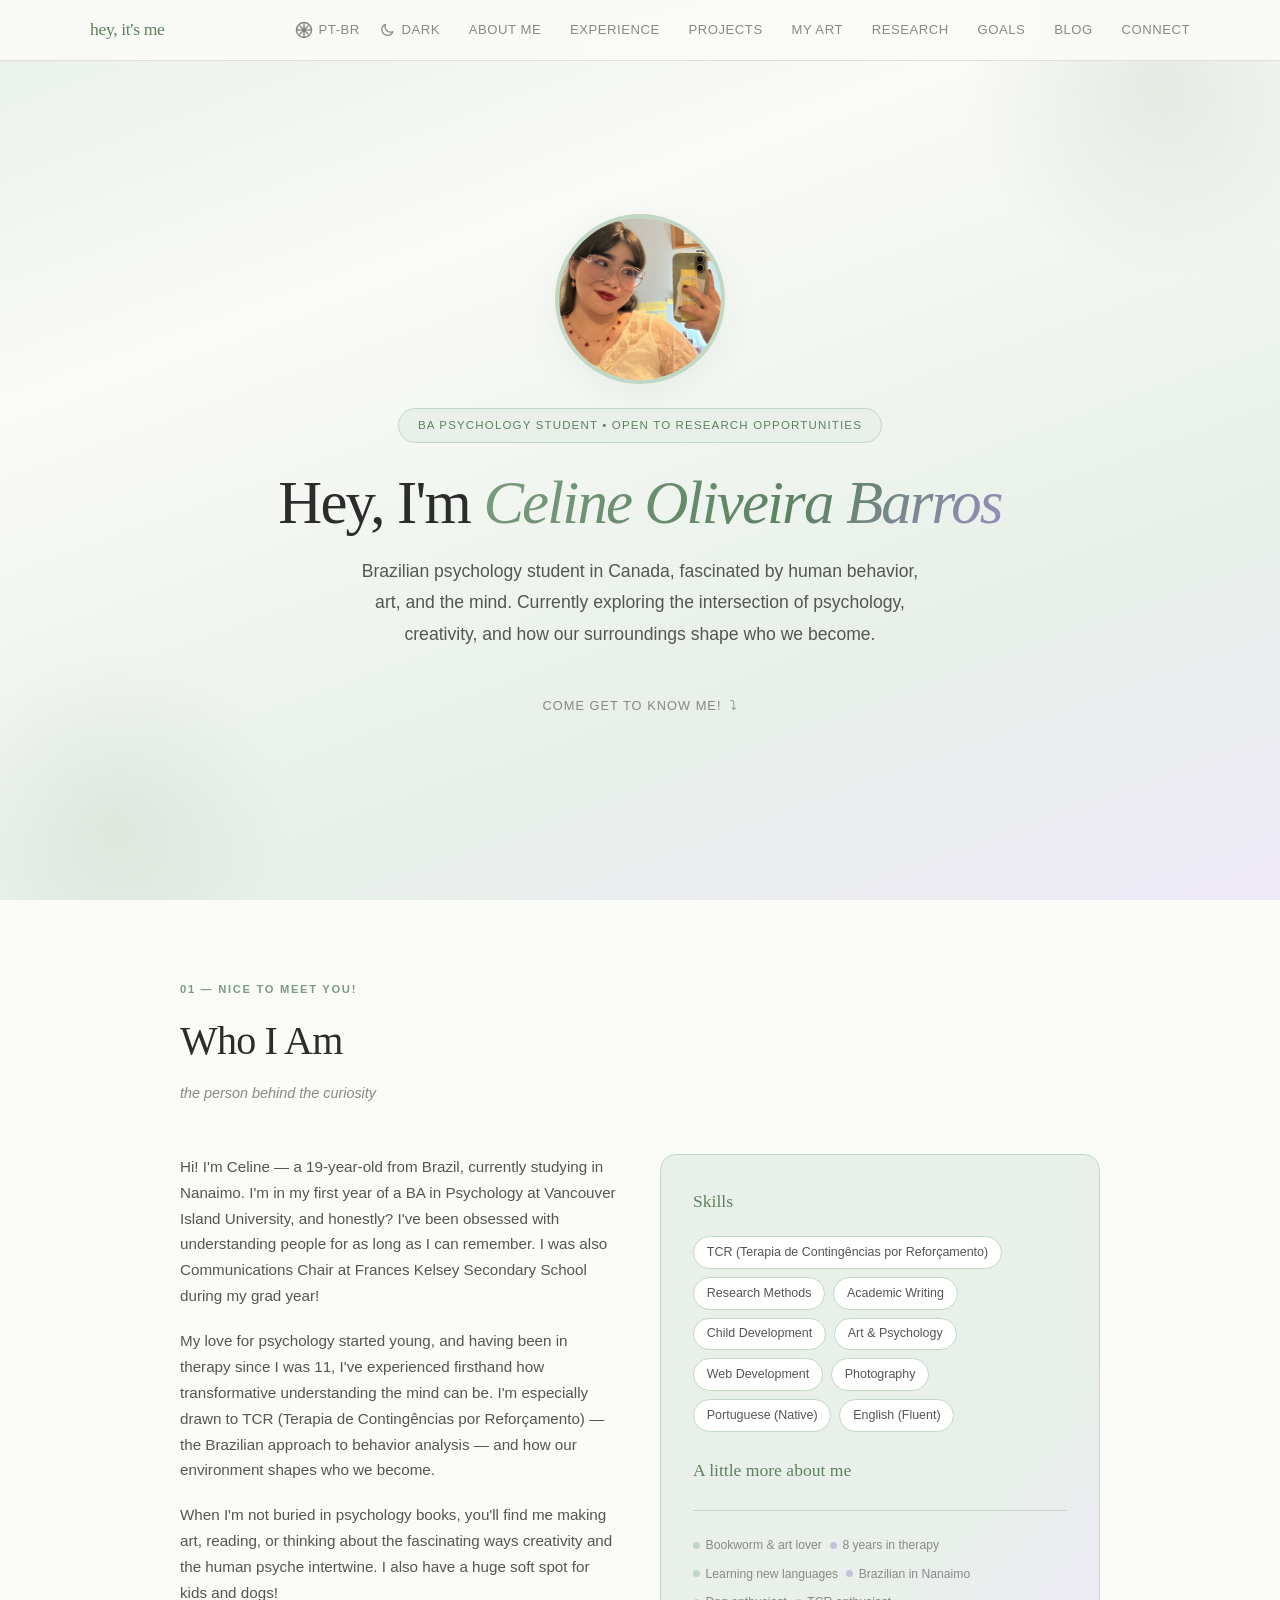
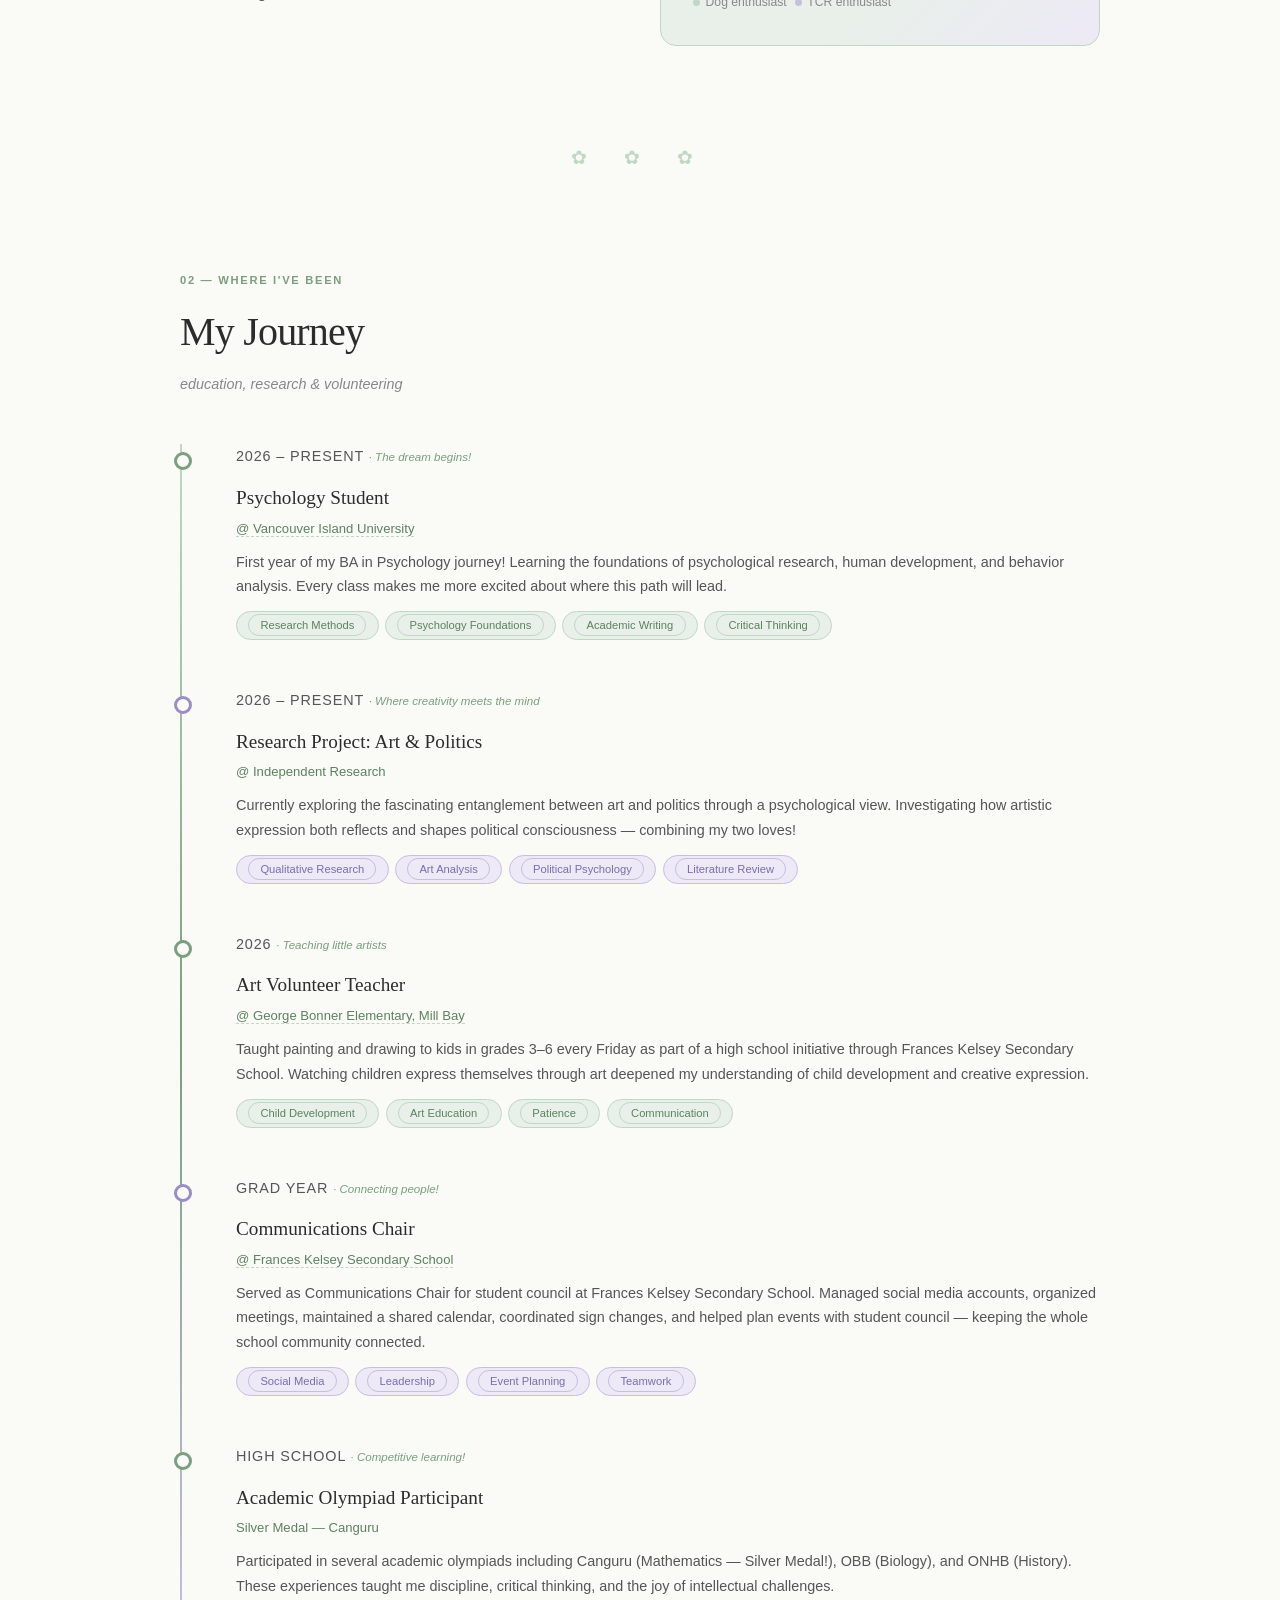
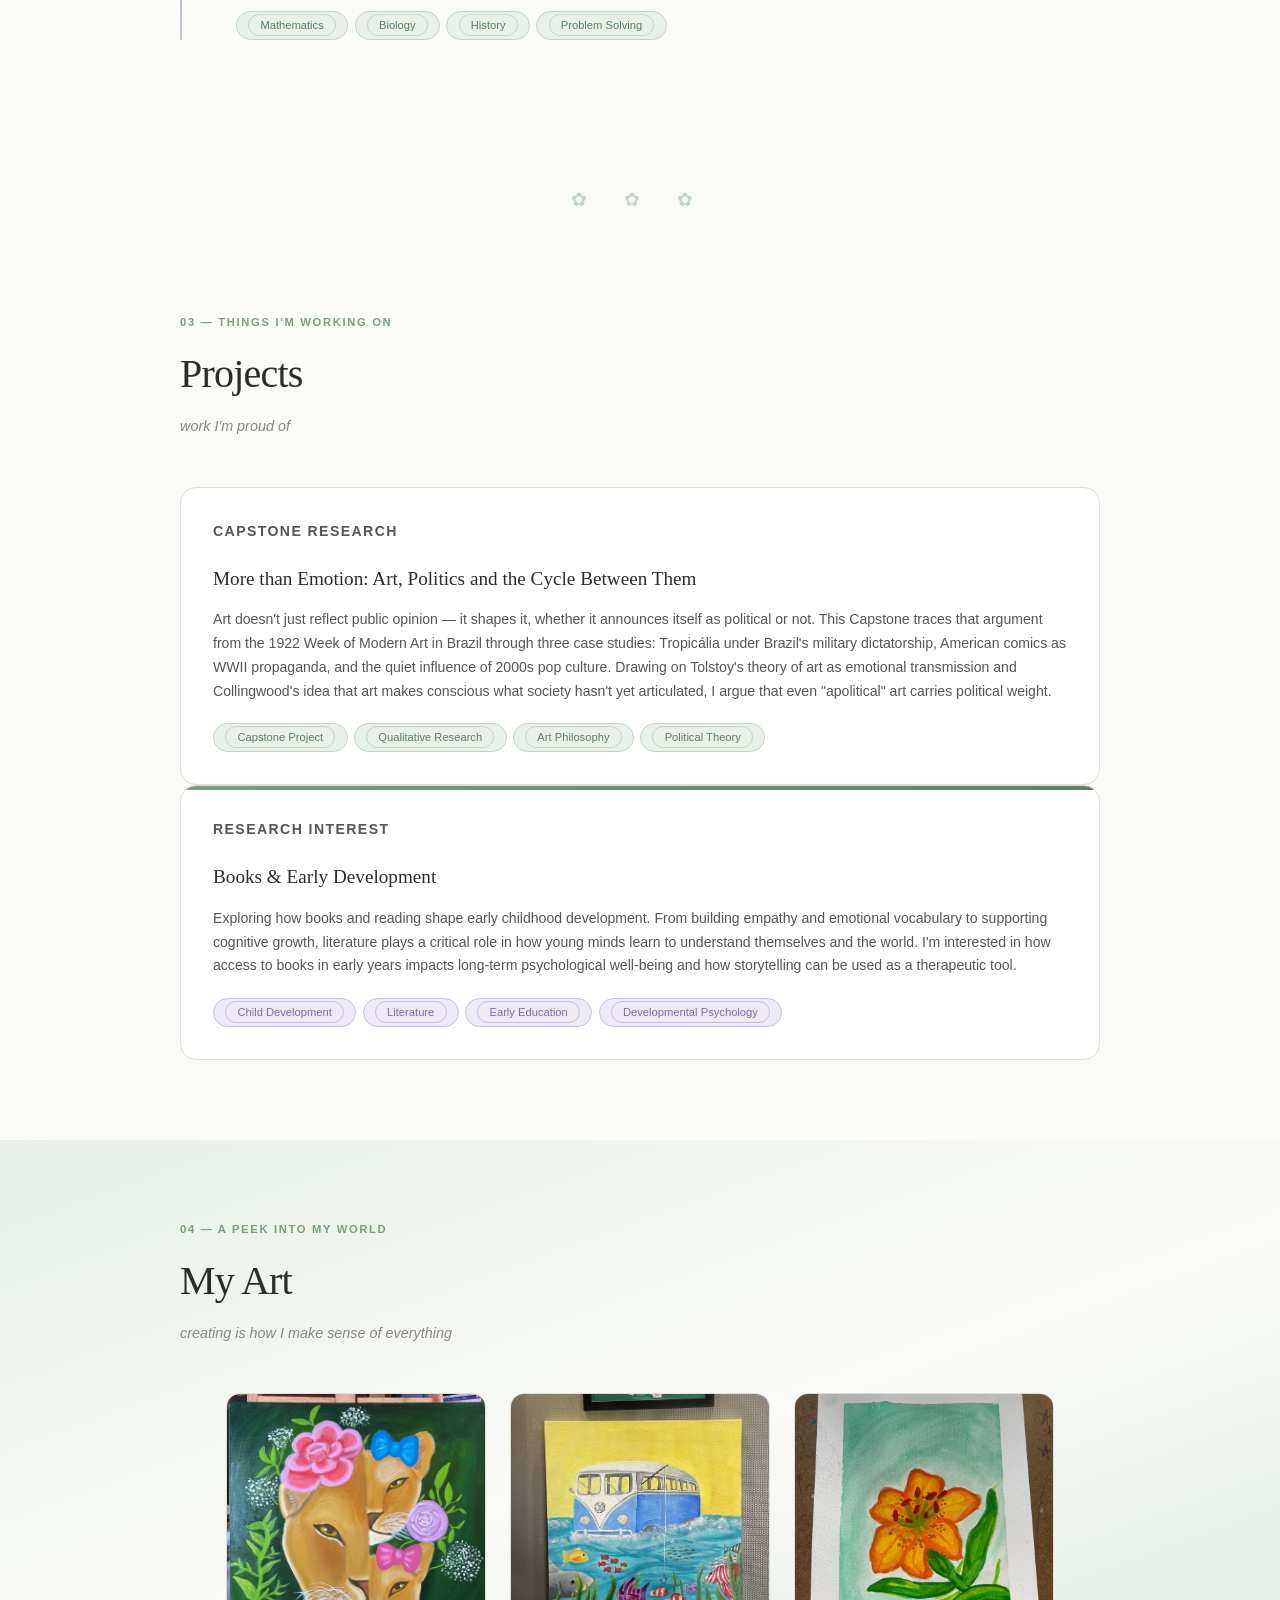
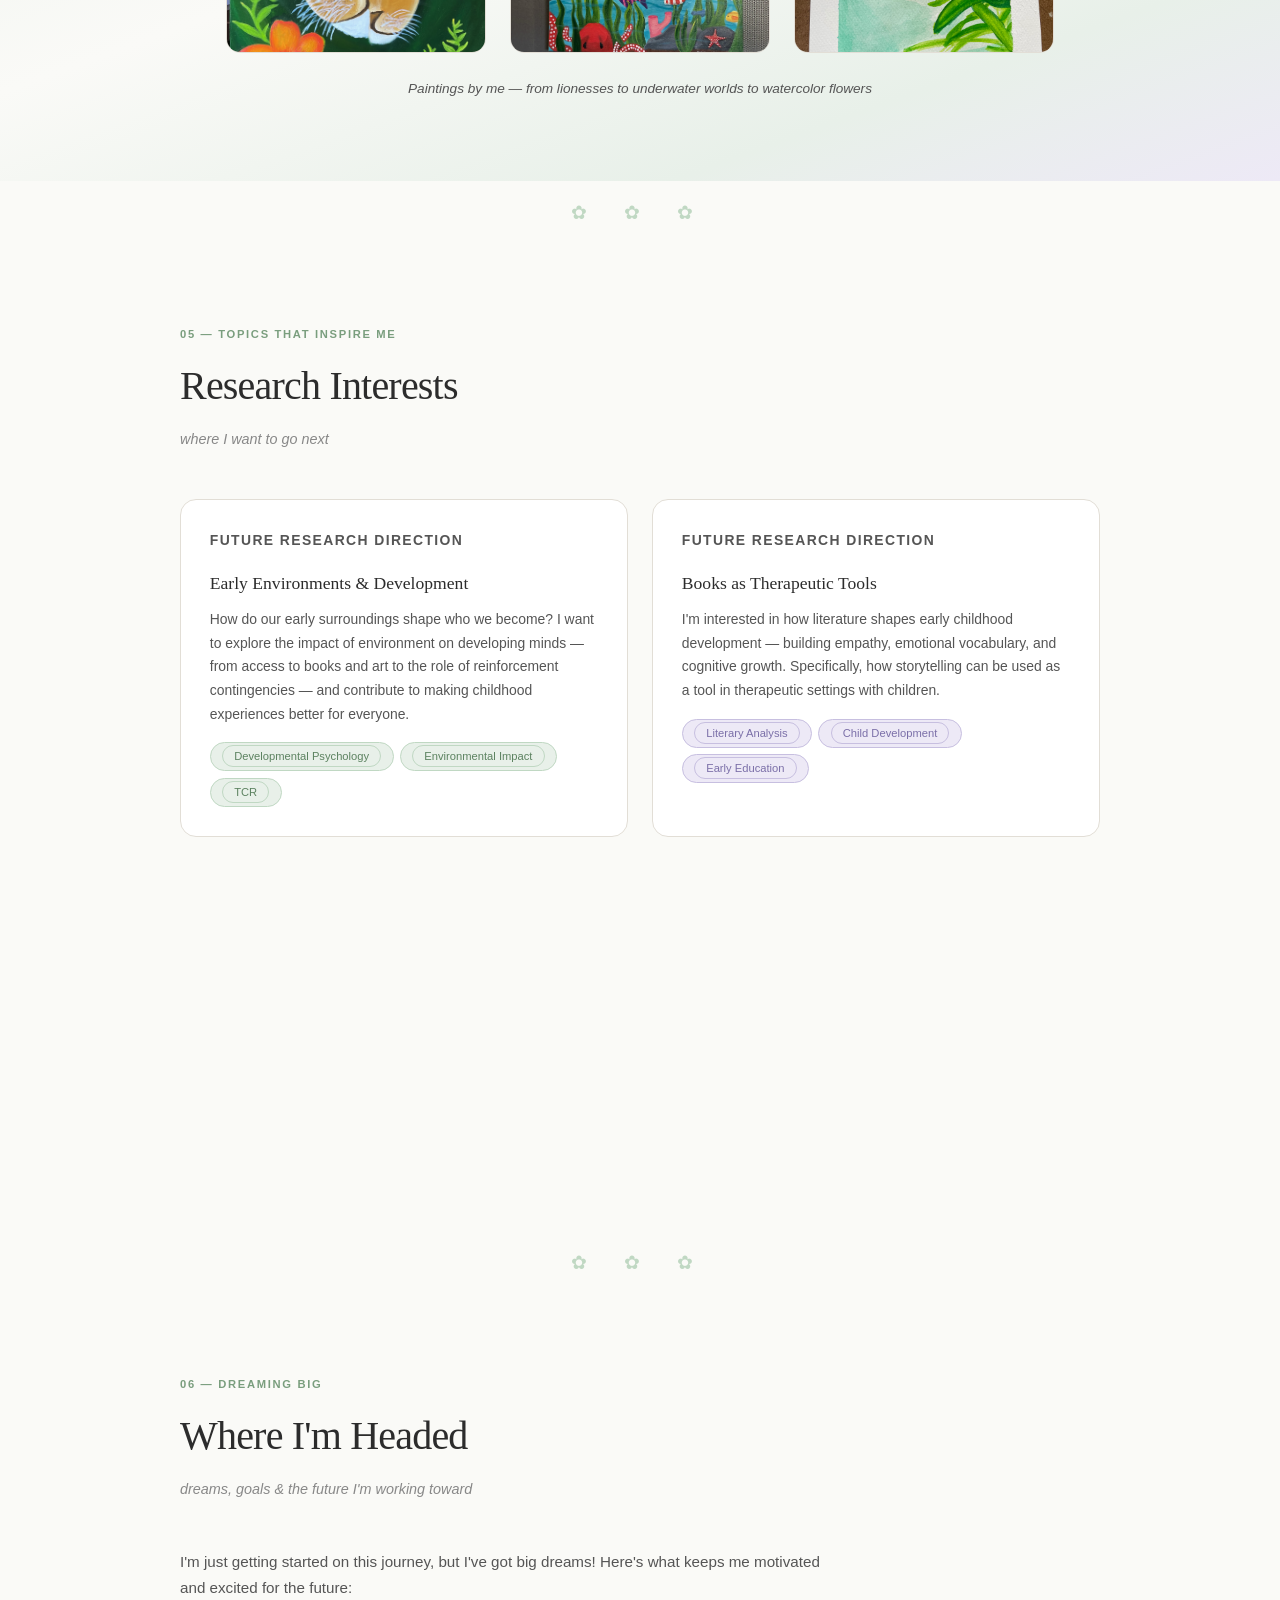
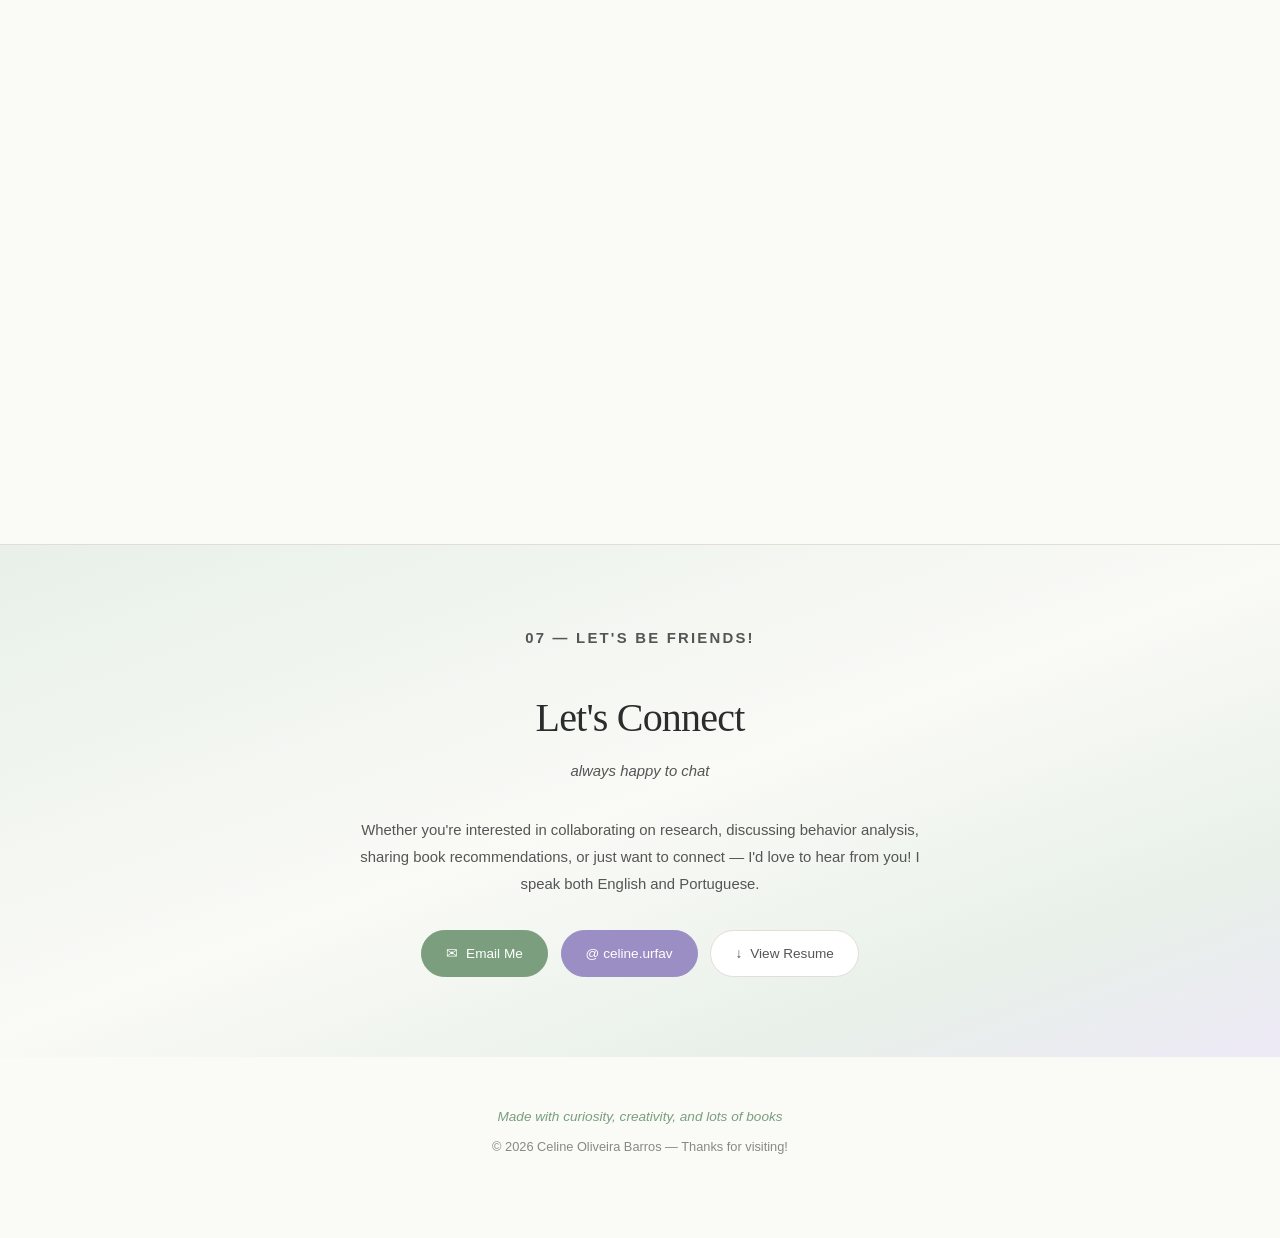
==== index.html @ fc396e9d "pt-br version of site and resume" ====
<!DOCTYPE html>
<html lang="en" data-lang="en">
<head>
<meta charset="UTF-8">
<meta name="viewport" content="width=device-width, initial-scale=1.0">
<script>
(function(){try{var k='theme',s=localStorage.getItem(k);if(s==='light'||s==='dark'){document.documentElement.setAttribute('data-theme',s);}else if(window.matchMedia('(prefers-color-scheme: dark)').matches){document.documentElement.setAttribute('data-theme','dark');}}catch(e){}})();
(function(){try{var l=localStorage.getItem('lang');if(l==='pt'||l==='en'){document.documentElement.setAttribute('data-lang',l);document.documentElement.lang=l;}}catch(e){}})();
</script>
<title>Celine Oliveira Barros - Psychology Student</title>
<link rel="icon" href="data:image/svg+xml,<svg xmlns='http://www.w3.org/2000/svg' viewBox='0 0 100 100'><text y='.9em' font-size='90' fill='%234a7c59'>✿</text></svg>">
<link rel="stylesheet" href="css/theme.css" />
<style>
  * { margin: 0; padding: 0; box-sizing: border-box; }
  html { scroll-behavior: smooth; }

  body {
    font-family: var(--font-body);
    background: var(--cream);
    color: var(--ink);
    line-height: 1.7;
    -webkit-font-smoothing: antialiased;
  }

  /* === NAV === */
  nav {
    position: fixed; top: 0; left: 0; right: 0; z-index: 100;
    background: var(--nav-bg);
    backdrop-filter: blur(16px);
    border-bottom: 1px solid var(--border);
    padding: 0 2rem;
  }
  .nav-inner {
    max-width: 1100px; margin: 0 auto;
    display: flex; align-items: center; justify-content: space-between;
    height: 60px;
    gap: 1rem;
  }
  .nav-actions {
    display: flex;
    align-items: center;
    gap: 1.25rem;
  }
  .logo {
    font-family: var(--font-display);
    font-size: 1.1rem; color: var(--sage-deep);
    text-decoration: none; letter-spacing: -0.02em;
  }
  .nav-links {
    display: flex;
    align-items: center;
    gap: 1.8rem;
    list-style: none;
    margin: 0;
    padding: 0;
  }
  .nav-links > li {
    display: flex;
    align-items: center;
    margin: 0;
    padding: 0;
  }
  .nav-links a {
    font-size: 0.82rem;
    color: var(--ink-muted);
    text-decoration: none;
    letter-spacing: 0.04em;
    text-transform: uppercase;
    transition: color 0.3s;
    position: relative;
    line-height: 1;
    display: inline-flex;
    align-items: center;
  }
  .nav-links a::after {
    content: ''; position: absolute; bottom: -4px; left: 0;
    width: 0; height: 2px; background: var(--sage);
    transition: width 0.3s;
  }
  .nav-links a:hover { color: var(--sage-deep); }
  .nav-links a:hover::after { width: 100%; }
  /* Theme como primeiro item do <ul> (alinha com os links); no mobile, cópia ao lado do menu */
  .nav-item--theme {
    list-style: none;
  }
  .theme-toggle--mobile {
    display: none;
  }
  @media (max-width: 768px) {
    .nav-item--theme {
      display: none !important;
    }
    .theme-toggle--mobile {
      display: inline-flex !important;
    }
  }
  .mobile-toggle {
    display: none; background: none; border: none; cursor: pointer; padding: 4px;
  }
  .mobile-toggle span {
    display: block; width: 22px; height: 2px;
    background: var(--ink); margin: 5px 0; transition: 0.3s;
  }

  /* === HERO === */
  .hero {
    min-height: 100vh;
    display: flex; align-items: center; justify-content: center;
    padding: 6rem 2rem 4rem;
    background: linear-gradient(160deg, var(--sage-pale) 0%, var(--cream) 30%, var(--sage-pale) 70%, var(--lavender-pale) 100%);
    position: relative; overflow: hidden;
  }
  .hero::before {
    content: ''; position: absolute; top: -120px; right: -80px;
    width: 400px; height: 400px; border-radius: 50%;
    background: radial-gradient(circle, rgba(122,158,126,0.15) 0%, transparent 70%);
  }
  .hero::after {
    content: ''; position: absolute; bottom: -100px; left: -60px;
    width: 350px; height: 350px; border-radius: 50%;
    background: radial-gradient(circle, rgba(122,158,126,0.12) 0%, transparent 70%);
  }
  .hero-inner { max-width: 800px; text-align: center; position: relative; z-index: 1; }
  .hero-photo {
    width: 170px; height: 170px; border-radius: 50%;
    border: 4px solid var(--sage-light);
    margin: 0 auto 1.5rem; overflow: hidden;
    background: var(--sage-pale);
    display: flex; align-items: center; justify-content: center;
    box-shadow: 0 8px 32px var(--shadow);
  }
  .hero-photo img { width: 100%; height: 100%; object-fit: cover; }
  .hero-photo .placeholder-text {
    font-size: 0.7rem; color: var(--ink-muted);
    text-align: center; padding: 0.5rem;
  }
  .hero-badge {
    display: inline-block; font-size: 0.72rem;
    letter-spacing: 0.1em; text-transform: uppercase;
    color: var(--sage-deep);
    background: var(--sage-pale); border: 1px solid var(--sage-light);
    padding: 0.4rem 1.2rem; border-radius: 20px; margin-bottom: 1.5rem;
  }
  .hero h1 {
    font-family: var(--font-display);
    font-size: clamp(2.5rem, 6vw, 3.8rem);
    font-weight: 400; line-height: 1.2;
    letter-spacing: -0.03em; margin-bottom: 1rem;
  }
  .hero h1 em {
    font-style: italic;
    background: linear-gradient(135deg, var(--sage) 0%, var(--sage-deep) 60%, var(--lavender) 100%);
    -webkit-background-clip: text; -webkit-text-fill-color: transparent;
    background-clip: text;
  }
  .hero-subtitle {
    font-size: 1.1rem; color: var(--ink-light);
    max-width: 560px; margin: 0 auto 2.5rem; line-height: 1.8;
  }
  .hero-scroll {
    font-size: 0.8rem; color: var(--ink-muted); text-decoration: none;
    letter-spacing: 0.08em; text-transform: uppercase;
    display: inline-flex; align-items: center; gap: 0.5rem;
    transition: color 0.3s;
  }
  .hero-scroll:hover { color: var(--sage-deep); }
  .hero-scroll .arrow { display: inline-block; animation: bounce 2s infinite; }
  @keyframes bounce {
    0%, 100% { transform: translateY(0); }
    50% { transform: translateY(5px); }
  }

  /* === SECTIONS === */
  section { padding: 5rem 2rem; }
  .section-inner { max-width: 920px; margin: 0 auto; }
  .section-label {
    font-size: 0.7rem; letter-spacing: 0.15em;
    text-transform: uppercase; color: var(--sage);
    margin-bottom: 0.5rem; font-weight: 600;
  }
  .section-title {
    font-family: var(--font-display);
    font-size: clamp(1.8rem, 4vw, 2.5rem);
    font-weight: 400; letter-spacing: -0.02em; margin-bottom: 0.4rem;
  }
  .section-subtitle {
    font-size: 0.9rem; color: var(--ink-muted);
    font-style: italic; margin-bottom: 3rem;
  }

  /* === ABOUT === */
  .about-grid {
    display: grid; grid-template-columns: 1fr 1fr;
    gap: 2.5rem; align-items: start;
  }
  .about-text p {
    color: var(--ink-light); margin-bottom: 1.2rem; font-size: 0.95rem;
  }
  .about-sidebar {
    background: linear-gradient(135deg, var(--sage-pale) 0%, var(--sage-pale) 70%, var(--lavender-pale) 100%);
    border: 1px solid var(--sage-light);
    border-radius: 16px; padding: 2rem;
  }
  .about-sidebar h3 {
    font-family: var(--font-display);
    font-size: 1.1rem; font-weight: 400; margin-bottom: 1.2rem;
    color: var(--sage-deep);
  }
  .skill-list { list-style: none; display: flex; flex-wrap: wrap; gap: 0.5rem; }
  .skill-list li {
    font-size: 0.78rem; color: var(--ink-light);
    background: var(--warm-white); border: 1px solid var(--sage-light);
    padding: 0.3rem 0.8rem; border-radius: 20px;
  }
  .about-traits {
    display: flex; flex-wrap: wrap; gap: 0.5rem;
    margin-top: 1.5rem; padding-top: 1.5rem;
    border-top: 1px solid rgba(122,158,126,0.3);
  }
  .trait {
    font-size: 0.76rem; color: var(--ink-muted);
    display: flex; align-items: center; gap: 0.35rem;
  }
  .trait::before {
    content: ''; width: 7px; height: 7px; border-radius: 50%;
  }
  .trait:nth-child(odd)::before { background: var(--sage-light); }
  .trait:nth-child(even)::before { background: var(--lavender-light); }

  /* === TIMELINE === */
  .timeline { position: relative; padding-left: 2rem; }
  .timeline::before {
    content: ''; position: absolute; left: 0; top: 0; bottom: 0;
    width: 2px;
    background: linear-gradient(to bottom, var(--sage-light), var(--sage), var(--lavender-light));
  }
  .timeline-item {
    position: relative; margin-bottom: 3rem; padding-left: 1.5rem;
  }
  .timeline-item::before {
    content: ''; position: absolute; left: -2.4rem; top: 0.5rem;
    width: 12px; height: 12px; border-radius: 50%;
    background: var(--cream); border: 3px solid var(--sage);
    transition: background 0.3s;
  }
  .timeline-item:hover::before { background: var(--sage); }
  .timeline-item:nth-child(even)::before { border-color: var(--lavender); }
  .timeline-item:nth-child(even):hover::before { background: var(--lavender); }
  .timeline-date {
    font-size: 0.75rem; color: var(--ink-muted);
    letter-spacing: 0.06em; text-transform: uppercase; margin-bottom: 0.3rem;
  }
  .timeline-date-note {
    font-size: 0.72rem; color: var(--sage);
    font-style: italic; text-transform: none; letter-spacing: normal;
  }
  .timeline-item h3 {
    font-family: var(--font-display);
    font-size: 1.2rem; font-weight: 400; margin-bottom: 0.2rem;
  }
  .timeline-item .location {
    font-size: 0.82rem; color: var(--sage-deep); margin-bottom: 0.6rem;
  }
  .timeline-item .location a {
    color: var(--sage-deep); text-decoration: none;
    border-bottom: 1px dashed var(--sage-light);
    transition: border-color 0.3s, color 0.3s;
  }
  .timeline-item .location a:hover {
    border-color: var(--sage); color: var(--sage);
  }
  .timeline-item p { font-size: 0.9rem; color: var(--ink-light); margin-bottom: 0.8rem; }
  .tag-list { display: flex; flex-wrap: wrap; gap: 0.4rem; }
  .tag-list span {
    font-size: 0.7rem; color: var(--sage-deep);
    background: var(--sage-pale); padding: 0.25rem 0.7rem;
    border-radius: 20px; border: 1px solid var(--sage-light);
  }
  .tag-list.lavender span {
    color: var(--lavender-deep); background: var(--lavender-pale);
    border-color: var(--lavender-light);
  }

  /* === PROJECTS === */
  .projects-grid { display: grid; grid-template-columns: 1fr 1fr; gap: 1.5rem; }
  .project-card {
    background: var(--warm-white); border: 1px solid var(--border);
    border-radius: 16px; padding: 2rem;
    transition: transform 0.3s, box-shadow 0.3s;
    position: relative; overflow: hidden;
  }
  .project-card::before {
    content: ''; position: absolute; top: 0; left: 0; right: 0;
    height: 4px;
  }
  .project-card:first-child::before {
    background: linear-gradient(90deg, var(--sage) 0%, var(--sage-light) 100%);
  }
  .project-card:last-child::before {
    background: linear-gradient(90deg, var(--sage) 0%, var(--sage-deep) 100%);
  }
  .project-card:hover {
    transform: translateY(-4px);
    box-shadow: 0 12px 40px var(--shadow);
  }
  .project-type {
    font-size: 0.7rem; letter-spacing: 0.1em;
    text-transform: uppercase; color: var(--sage);
    margin-bottom: 0.6rem; font-weight: 600;
  }
  .project-card h3 {
    font-family: var(--font-display);
    font-size: 1.2rem; font-weight: 400; margin-bottom: 0.8rem;
  }
  .project-card p {
    font-size: 0.88rem; color: var(--ink-light);
    margin-bottom: 1.2rem; line-height: 1.7;
  }

  /* === ART GALLERY === */
  .art-gallery {
    display: flex; flex-wrap: wrap; justify-content: center; gap: 1.5rem;
    max-width: 860px; margin: 0 auto;
  }
  .art-piece {
    border-radius: 14px; overflow: hidden;
    border: 1px solid var(--border); background: var(--sage-pale);
    aspect-ratio: 1; display: flex; align-items: center; justify-content: center;
    transition: transform 0.3s, box-shadow 0.3s; position: relative;
    flex: 0 1 260px;
  }
  .art-piece:hover {
    transform: translateY(-4px) rotate(-1deg);
    box-shadow: 0 12px 36px var(--shadow);
  }
  .art-piece:nth-child(2):hover { transform: translateY(-4px) rotate(1deg); }
  .art-piece img { width: 100%; height: 100%; object-fit: cover; }
  .art-placeholder {
    text-align: center; padding: 1.5rem;
  }
  .art-placeholder .art-icon { font-size: 2.2rem; margin-bottom: 0.5rem; display: block; }
  .art-placeholder p { font-size: 0.75rem; color: var(--ink-muted); line-height: 1.4; }
  .art-caption {
    font-size: 0.85rem; color: var(--ink-light);
    margin-top: 1.5rem; font-style: italic; text-align: center;
  }

  /* === RESEARCH === */
  .research-grid { display: grid; grid-template-columns: 1fr 1fr; gap: 1.5rem; }
  .research-card {
    background: var(--warm-white); border: 1px solid var(--border);
    border-radius: 16px; padding: 1.8rem;
    transition: transform 0.3s, box-shadow 0.3s;
  }
  .research-card:hover {
    transform: translateY(-3px);
    box-shadow: 0 8px 28px var(--shadow);
  }
  .card-label {
    font-size: 0.7rem; letter-spacing: 0.1em;
    text-transform: uppercase; color: var(--sage); margin-bottom: 0.5rem;
    font-weight: 600;
  }
  .research-card h3 {
    font-family: var(--font-display);
    font-size: 1.1rem; font-weight: 400; margin-bottom: 0.6rem;
  }
  .research-card p {
    font-size: 0.87rem; color: var(--ink-light);
    line-height: 1.7; margin-bottom: 1rem;
  }

  /* === GOALS === */
  .goals-intro {
    font-size: 0.95rem; color: var(--ink-light);
    max-width: 650px; margin-bottom: 2.5rem;
  }
  .goals-grid { display: grid; grid-template-columns: 1fr 1fr 1fr; gap: 1.2rem; }
  .goal-item {
    padding: 1.5rem; border: 1px solid var(--border);
    border-radius: 14px; background: var(--warm-white);
    transition: border-color 0.3s, transform 0.3s;
  }
  .goal-item:hover {
    transform: translateY(-2px);
  }
  .goal-item:nth-child(odd):hover { border-color: var(--sage-light); }
  .goal-item:nth-child(even):hover { border-color: var(--sage-light); }
  .goal-item h3 {
    font-family: var(--font-display);
    font-size: 1rem; font-weight: 400; margin-bottom: 0.5rem;
  }
  .goal-item p { font-size: 0.83rem; color: var(--ink-muted); line-height: 1.6; }

  /* === CONNECT === */
  .connect-section {
    background: linear-gradient(160deg, var(--sage-pale) 0%, var(--cream) 50%, var(--sage-pale) 80%, var(--lavender-pale) 100%);
    border-top: 1px solid var(--border);
  }
  .connect-inner { text-align: center; max-width: 600px; margin: 0 auto; }
  .connect-inner > p {
    font-size: 0.93rem; color: var(--ink-light);
    margin-bottom: 2rem; line-height: 1.8;
  }
  .connect-buttons {
    display: flex; justify-content: center; gap: 0.8rem; flex-wrap: wrap;
  }
  .connect-btn {
    display: inline-flex; align-items: center; gap: 0.5rem;
    padding: 0.7rem 1.5rem; border-radius: 25px;
    font-size: 0.85rem; text-decoration: none;
    transition: all 0.3s; border: 1px solid var(--border);
    color: var(--ink-light); background: var(--warm-white);
  }
  .connect-btn:hover {
    transform: translateY(-2px);
    box-shadow: 0 6px 20px var(--shadow);
  }
  .connect-btn.sage {
    background: var(--sage); color: white; border-color: var(--sage);
  }
  .connect-btn.sage:hover { background: var(--sage-deep); }
  .connect-btn.lavender {
    background: var(--lavender); color: white; border-color: var(--lavender);
  }
  .connect-btn.lavender:hover { background: var(--lavender-deep); }

  /* === FOOTER === */
  footer {
    text-align: center; padding: 3rem 2rem 5rem;
    font-size: 0.8rem; color: var(--ink-muted);
  }
  footer .footer-tagline {
    font-style: italic; margin-bottom: 0.5rem;
    font-size: 0.85rem; color: var(--sage);
  }

  /* === FUN DECORATIVE BITS === */
  .fun-divider {
    text-align: center; padding: 1rem 0;
    font-size: 1.2rem; letter-spacing: 1rem;
    color: var(--sage-light);
  }

  /* ===== LANGUAGE TOGGLE ===== */
  [data-en] { display: inline; }
  [data-pt] { display: none; }
  html[data-lang="pt"] [data-en] { display: none; }
  html[data-lang="pt"] [data-pt] { display: inline; }

  /* Block-level lang switch */
  [data-en-block] { display: block; }
  [data-pt-block] { display: none; }
  html[data-lang="pt"] [data-en-block] { display: none; }
  html[data-lang="pt"] [data-pt-block] { display: block; }

  /* Flex-level lang switch */
  [data-en-flex] { display: flex; }
  [data-pt-flex] { display: none; }
  html[data-lang="pt"] [data-en-flex] { display: none; }
  html[data-lang="pt"] [data-pt-flex] { display: flex; }

  /* Lang toggle button */
  .lang-toggle {
    display: inline-flex;
    align-items: center;
    justify-content: center;
    font-family: var(--font-body);
    font-size: 0.82rem;
    font-weight: 400;
    letter-spacing: 0.04em;
    text-transform: uppercase;
    color: var(--ink-muted);
    background: none;
    border: none;
    cursor: pointer;
    padding: 0;
    margin: 0;
    position: relative;
    transition: color 0.3s;
    flex-shrink: 0;
    line-height: 1;
    vertical-align: middle;
    -webkit-appearance: none;
    appearance: none;
    gap: 0.35rem;
  }
  .lang-toggle::after {
    content: '';
    position: absolute;
    bottom: -4px;
    left: 0;
    width: 0;
    height: 2px;
    background: var(--lavender);
    transition: width 0.3s;
  }
  .lang-toggle:hover { color: var(--lavender-deep); }
  .lang-toggle:hover::after { width: 100%; }
  .lang-toggle:focus-visible {
    outline: 2px solid var(--lavender);
    outline-offset: 3px;
  }
  .lang-icon {
    display: inline-flex;
    width: 1.15rem;
    height: 1.15rem;
    align-items: center;
    justify-content: center;
  }

  .lang-label-en, .lang-label-pt { pointer-events: none; }
  .lang-label-pt { display: none; }
  html[data-lang="pt"] .lang-label-en { display: none; }
  html[data-lang="pt"] .lang-label-pt { display: inline; }

  /* === RESPONSIVE === */
  @media (max-width: 768px) {
    nav .nav-links { display: none; }
    .mobile-toggle { display: block; }
    nav.open .nav-links {
      display: flex; flex-direction: column;
      position: absolute; top: 60px; left: 0; right: 0;
      background: var(--nav-dropdown-bg);
      backdrop-filter: blur(16px);
      padding: 1.5rem 2rem; border-bottom: 1px solid var(--border); gap: 1rem;
    }
    .about-grid { grid-template-columns: 1fr; }
    .projects-grid { grid-template-columns: 1fr; }
    .research-grid { grid-template-columns: 1fr; }
    .goals-grid { grid-template-columns: 1fr; }
    .art-piece { flex: 0 1 220px; }
    .hero { min-height: auto; padding: 8rem 1.5rem 4rem; }
    section { padding: 3.5rem 1.5rem; }
  }
</style>
</head>
<body>

<!-- NAV -->
<nav id="navbar">
  <div class="nav-inner">
    <a href="#hero" class="logo"><span data-en>hey, it's me</span><span data-pt>oi, sou eu</span></a>
    <div class="nav-actions">
      <button type="button" class="theme-toggle theme-toggle--mobile" aria-label="Switch to dark mode" aria-pressed="false" title="Switch to dark mode">
        <span class="theme-toggle-label theme-toggle-label--dark" aria-hidden="true">
          <svg class="theme-toggle-icon" viewBox="0 0 24 24" aria-hidden="true"><path stroke="currentColor" stroke-width="2" stroke-linecap="round" stroke-linejoin="round" fill="none" d="M20.354 15.354A9 9 0 018.646 3.646 9.003 9.003 0 0012 21a9.003 9.003 0 008.354-5.646z"/></svg>
          Dark
        </span>
        <span class="theme-toggle-label theme-toggle-label--light" aria-hidden="true">
          <svg class="theme-toggle-icon" viewBox="0 0 24 24" aria-hidden="true"><path stroke="currentColor" stroke-width="2" stroke-linecap="round" stroke-linejoin="round" fill="none" d="M12 3v1m0 16v1m9-9h-1M4 12H3m15.364 6.364l-.707-.707M6.343 6.343l-.707-.707m12.728 0l-.707.707M6.343 17.657l-.707.707M16 12a4 4 0 11-8 0 4 4 0 018 0z"/></svg>
          Light
        </span>
      </button>
      <button type="button" class="lang-toggle" aria-label="Switch language">
        <span class="lang-icon" aria-hidden="true">
          <svg viewBox="0 0 24 24" fill="none" xmlns="http://www.w3.org/2000/svg" width="18" height="18">
            <path d="M12 2a10 10 0 100 20 10 10 0 000-20z" stroke="currentColor" stroke-width="2" stroke-linecap="round" stroke-linejoin="round"/>
            <path d="M2.05 12h19.9M12 2.05v19.9M6.6 6.6l10.8 10.8M17.4 6.6L6.6 17.4" stroke="currentColor" stroke-width="2" stroke-linecap="round" stroke-linejoin="round"/>
          </svg>
        </span>
        <span class="lang-label-en">PT-BR</span>
        <span class="lang-label-pt">en</span>
      </button>
      <button class="mobile-toggle" onclick="document.getElementById('navbar').classList.toggle('open')">
        <span></span><span></span><span></span>
      </button>
      <ul class="nav-links">
        <li class="nav-item--theme">
          <button type="button" class="theme-toggle theme-toggle--desktop" aria-label="Switch to dark mode" aria-pressed="false" title="Switch to dark mode">
            <span class="theme-toggle-label theme-toggle-label--dark" aria-hidden="true">
              <svg class="theme-toggle-icon" viewBox="0 0 24 24" aria-hidden="true"><path stroke="currentColor" stroke-width="2" stroke-linecap="round" stroke-linejoin="round" fill="none" d="M20.354 15.354A9 9 0 018.646 3.646 9.003 9.003 0 0012 21a9.003 9.003 0 008.354-5.646z"/></svg>
              Dark
            </span>
            <span class="theme-toggle-label theme-toggle-label--light" aria-hidden="true">
              <svg class="theme-toggle-icon" viewBox="0 0 24 24" aria-hidden="true"><path stroke="currentColor" stroke-width="2" stroke-linecap="round" stroke-linejoin="round" fill="none" d="M12 3v1m0 16v1m9-9h-1M4 12H3m15.364 6.364l-.707-.707M6.343 6.343l-.707-.707m12.728 0l-.707.707M6.343 17.657l-.707.707M16 12a4 4 0 11-8 0 4 4 0 018 0z"/></svg>
              Light
            </span>
          </button>
        </li>
        <li><a href="#about"><span data-en>About Me</span><span data-pt>Sobre Mim</span></a></li>
        <li><a href="#journey"><span data-en>Experience</span><span data-pt>Experiência</span></a></li>
        <li><a href="#projects"><span data-en>Projects</span><span data-pt>Projetos</span></a></li>
        <li><a href="#art"><span data-en>My Art</span><span data-pt>Minha Arte</span></a></li>
        <li><a href="#research"><span data-en>Research</span><span data-pt>Pesquisa</span></a></li>
        <li><a href="#goals"><span data-en>Goals</span><span data-pt>Metas</span></a></li>
        <li><a href="blog.html">Blog</a></li>
        <li><a href="#connect"><span data-en>Connect</span><span data-pt>Contato</span></a></li>
      </ul>
    </div>
  </div>
</nav>

<!-- HERO -->
<section class="hero" id="hero">
  <div class="hero-inner">
    <div class="hero-photo">
      <img src="images/profile.jpg" alt="Celine Oliveira Barros">
    </div>
    <span class="hero-badge">
      <span data-en>BA Psychology student • Open to research opportunities</span>
      <span data-pt>Estudante de Psicologia • Aberta a oportunidades de pesquisa</span>
    </span>
    <h1><span data-en>Hey, I'm </span><span data-pt>Oi, eu sou </span><em>Celine Oliveira Barros</em></h1>
    <p class="hero-subtitle">
      <span data-en>Brazilian psychology student in Canada, fascinated by human behavior, art, and the mind. Currently exploring the intersection of psychology, creativity, and how our surroundings shape who we become.</span>
      <span data-pt>Estudante brasileira de psicologia no Canadá, fascinada por comportamento humano, arte e a mente. Explorando a interseção entre psicologia, criatividade e como nosso ambiente molda quem nos tornamos.</span>
    </p>
    <a href="#about" class="hero-scroll">
      <span data-en>Come get to know me!</span><span data-pt>Vem me conhecer!</span> <span class="arrow">&#10549;</span>
    </a>
  </div>
</section>

<!-- ABOUT -->
<section id="about">
  <div class="section-inner">
    <p class="section-label"><span data-en>01 &mdash; nice to meet you!</span><span data-pt>01 &mdash; prazer em conhecer!</span></p>
    <h2 class="section-title"><span data-en>Who I Am</span><span data-pt>Quem Sou Eu</span></h2>
    <p class="section-subtitle"><span data-en>the person behind the curiosity</span><span data-pt>a pessoa por trás da curiosidade</span></p>

    <div class="about-grid">
      <div class="about-text">
        <p data-en-block>Hi! I'm Celine &mdash; a 19-year-old from Brazil, currently studying in Nanaimo. I'm in my first year of a BA in Psychology at Vancouver Island University, and honestly? I've been obsessed with understanding people for as long as I can remember. I was also Communications Chair at Frances Kelsey Secondary School during my grad year!</p>
        <p data-pt-block>Oi! Eu sou a Celine &mdash; tenho 19 anos, sou do Brasil e atualmente estudo em Nanaimo. Estou no primeiro ano do bacharelado em Psicologia na Vancouver Island University, e sinceramente? Sou obcecada por entender pessoas desde que me lembro. Também fui Coordenadora de Comunicação na Frances Kelsey Secondary School no meu último ano!</p>
        <p data-en-block>My love for psychology started young, and having been in therapy since I was 11, I've experienced firsthand how transformative understanding the mind can be. I'm especially drawn to TCR (Terapia de Contingências por Reforçamento) &mdash; the Brazilian approach to behavior analysis &mdash; and how our environment shapes who we become.</p>
        <p data-pt-block>Meu amor pela psicologia começou cedo, e fazendo terapia desde os 11 anos, eu vivi na pele como entender a mente pode ser transformador. Sou especialmente interessada em TCR (Terapia de Contingências por Reforçamento) &mdash; a abordagem brasileira à análise do comportamento &mdash; e como nosso ambiente molda quem nos tornamos.</p>
        <p data-en-block>When I'm not buried in psychology books, you'll find me making art, reading, or thinking about the fascinating ways creativity and the human psyche intertwine. I also have a huge soft spot for kids and dogs!</p>
        <p data-pt-block>Quando não estou enterrada em livros de psicologia, você me encontra fazendo arte, lendo ou pensando nas maneiras fascinantes como a criatividade e a psique humana se entrelaçam. Também tenho um enorme fraco por crianças e cachorros!</p>
      </div>
      <div class="about-sidebar">
        <h3><span data-en>Skills</span><span data-pt>Habilidades</span></h3>
        <ul class="skill-list">
          <li>TCR (Terapia de Contingências por Reforçamento)</li>
          <li><span data-en>Research Methods</span><span data-pt>Métodos de Pesquisa</span></li>
          <li><span data-en>Academic Writing</span><span data-pt>Escrita Acadêmica</span></li>
          <li><span data-en>Child Development</span><span data-pt>Desenvolvimento Infantil</span></li>
          <li><span data-en>Art &amp; Psychology</span><span data-pt>Arte &amp; Psicologia</span></li>
          <li>Web Development</li>
          <li><span data-en>Photography</span><span data-pt>Fotografia</span></li>
          <li><span data-en>Portuguese (Native)</span><span data-pt>Português (Nativo)</span></li>
         <li><span data-en>English (Fluent)</span><span data-pt>Inglês (Fluente)</span></li>
        </ul>
       <h3 style="margin-top: 1.5rem;"><span data-en>A little more about me</span><span data-pt>Um pouco mais sobre mim</span></h3>
      <div class="about-traits">
          <span class="trait"><span data-en>Bookworm &amp; art lover</span><span data-pt>Devoradora de livros &amp; amante de arte</span></span>
          <span class="trait"><span data-en>8 years in therapy</span><span data-pt>8 anos de terapia</span></span>
          <span class="trait"><span data-en>Learning new languages</span><span data-pt>Aprendendo novos idiomas</span></span>
          <span class="trait"><span data-en>Brazilian in Nanaimo</span><span data-pt>Brasileira em Nanaimo</span></span>
         <span class="trait"><span data-en>Dog enthusiast</span><span data-pt>Apaixonada por cachorros</span></span>
         <span class="trait"><span data-en>TCR enthusiast</span><span data-pt>Entusiasta de TCR</span></span>
       </div>
      </div>
    </div>
  </div>
</section>

<div class="fun-divider">&#10047; &#10047; &#10047;</div>

<!-- JOURNEY -->
<section id="journey">
  <div class="section-inner">
    <p class="section-label"><span data-en>02 &mdash; where I've been</span><span data-pt>02 &mdash; por onde passei</span></p>
    <h2 class="section-title"><span data-en>My Journey</span><span data-pt>Minha Trajetória</span></h2>
    <p class="section-subtitle"><span data-en>education, research & volunteering</span><span data-pt>educação, pesquisa & voluntariado</span></p>

    <div class="timeline">
      <div class="timeline-item">
        <p class="timeline-date"><span data-en>2026 &ndash; Present</span><span data-pt>2026 &ndash; Atual</span> <span class="timeline-date-note"><span data-en>&middot; The dream begins!</span><span data-pt>&middot; O sonho começa!</span></span></p>
        <h3><span data-en>Psychology Student</span><span data-pt>Estudante de Psicologia</span></h3>
        <p class="location"><a href="https://www.viu.ca/programs/arts-science/psychology-bachelor-arts" target="_blank" rel="noopener">@ Vancouver Island University</a></p>
        <p data-en-block>First year of my BA in Psychology journey! Learning the foundations of psychological research, human development, and behavior analysis. Every class makes me more excited about where this path will lead.</p>
        <p data-pt-block>Primeiro ano da minha jornada no bacharelado em Psicologia! Aprendendo os fundamentos da pesquisa psicológica, desenvolvimento humano e análise do comportamento. Cada aula me deixa mais empolgada sobre para onde esse caminho vai me levar.</p>
        <div class="tag-list">
          <span><span data-en>Research Methods</span><span data-pt>Métodos de Pesquisa</span></span>
          <span><span data-en>Psychology Foundations</span><span data-pt>Fundamentos da Psicologia</span></span>
          <span><span data-en>Academic Writing</span><span data-pt>Escrita Acadêmica</span></span>
          <span><span data-en>Critical Thinking</span><span data-pt>Pensamento Crítico</span></span>
        </div>
      </div>

      <div class="timeline-item">
        <p class="timeline-date"><span data-en>2026 &ndash; Present</span><span data-pt>2026 &ndash; Atual</span> <span class="timeline-date-note"><span data-en>&middot; Where creativity meets the mind</span><span data-pt>&middot; Onde a criatividade encontra a mente</span></span></p>
        <h3><span data-en>Research Project: Art &amp; Politics</span><span data-pt>Projeto de Pesquisa: Arte &amp; Política</span></h3>
        <p class="location"><span data-en>@ Independent Research</span><span data-pt>@ Pesquisa Independente</span></p>
        <p data-en-block>Currently exploring the fascinating entanglement between art and politics through a psychological view. Investigating how artistic expression both reflects and shapes political consciousness &mdash; combining my two loves!</p>
        <p data-pt-block>Explorando o fascinante entrelaçamento entre arte e política através de uma visão psicológica. Investigando como a expressão artística reflete e molda a consciência política &mdash; combinando meus dois amores!</p>
        <div class="tag-list lavender">
          <span><span data-en>Qualitative Research</span><span data-pt>Pesquisa Qualitativa</span></span>
          <span><span data-en>Art Analysis</span><span data-pt>Análise de Arte</span></span>
          <span><span data-en>Political Psychology</span><span data-pt>Psicologia Política</span></span>
          <span><span data-en>Literature Review</span><span data-pt>Revisão Bibliográfica</span></span>
        </div>
      </div>

      <div class="timeline-item">
        <p class="timeline-date">2026 <span class="timeline-date-note"><span data-en>&middot; Teaching little artists</span><span data-pt>&middot; Ensinando pequenos artistas</span></span></p>
        <h3><span data-en>Art Volunteer Teacher</span><span data-pt>Professora Voluntária de Arte</span></h3>
        <p class="location"><a href="https://georgebonner.sd79.bc.ca/" target="_blank" rel="noopener">@ George Bonner Elementary, Mill Bay</a></p>
        <p data-en-block>Taught painting and drawing to kids in grades 3&ndash;6 every Friday as part of a high school initiative through Frances Kelsey Secondary School. Watching children express themselves through art deepened my understanding of child development and creative expression.</p>
        <p data-pt-block>Ensinei pintura e desenho para crianças do 3º ao 6º ano toda sexta-feira como parte de uma iniciativa escolar da Frances Kelsey Secondary School. Assistir as crianças se expressarem através da arte aprofundou meu entendimento sobre desenvolvimento infantil e expressão criativa.</p>
        <div class="tag-list">
          <span><span data-en>Child Development</span><span data-pt>Desenvolvimento Infantil</span></span>
          <span><span data-en>Art Education</span><span data-pt>Educação Artística</span></span>
          <span><span data-en>Patience</span><span data-pt>Paciência</span></span>
          <span><span data-en>Communication</span><span data-pt>Comunicação</span></span>
        </div>
      </div>

      <div class="timeline-item">
        <p class="timeline-date"><span data-en>Grad Year</span><span data-pt>Último Ano</span> <span class="timeline-date-note"><span data-en>&middot; Connecting people!</span><span data-pt>&middot; Conectando pessoas!</span></span></p>
        <h3><span data-en>Communications Chair</span><span data-pt>Coordenadora de Comunicação</span></h3>
        <p class="location"><a href="https://fkss.sd79.bc.ca/" target="_blank" rel="noopener">@ Frances Kelsey Secondary School</a></p>
        <p data-en-block>Served as Communications Chair for student council at Frances Kelsey Secondary School. Managed social media accounts, organized meetings, maintained a shared calendar, coordinated sign changes, and helped plan events with student council &mdash; keeping the whole school community connected.</p>
        <p data-pt-block>Atuei como Coordenadora de Comunicação do grêmio estudantil na Frances Kelsey Secondary School. Gerenciei redes sociais, organizei reuniões, mantive um calendário compartilhado, coordenei cartazes e ajudei a planejar eventos &mdash; mantendo toda a comunidade escolar conectada.</p>
        <div class="tag-list lavender">
          <span><span data-en>Social Media</span><span data-pt>Redes Sociais</span></span>
          <span><span data-en>Leadership</span><span data-pt>Liderança</span></span>
          <span><span data-en>Event Planning</span><span data-pt>Organização de Eventos</span></span>
          <span><span data-en>Teamwork</span><span data-pt>Trabalho em Equipe</span></span>
        </div>
      </div>

      <div class="timeline-item">
        <p class="timeline-date"><span data-en>High School</span><span data-pt>Ensino Médio</span> <span class="timeline-date-note"><span data-en>&middot; Competitive learning!</span><span data-pt>&middot; Aprendizado competitivo!</span></span></p>
        <h3><span data-en>Academic Olympiad Participant</span><span data-pt>Participante de Olimpíadas Acadêmicas</span></h3>
        <p class="location"><span data-en>Silver Medal &mdash; Canguru</span><span data-pt>Medalha de Prata &mdash; Canguru</span></p>
        <p data-en-block>Participated in several academic olympiads including Canguru (Mathematics &mdash; Silver Medal!), OBB (Biology), and ONHB (History). These experiences taught me discipline, critical thinking, and the joy of intellectual challenges.</p>
        <p data-pt-block>Participei de diversas olimpíadas acadêmicas incluindo Canguru (Matemática &mdash; Medalha de Prata!), OBB (Biologia) e ONHB (História). Essas experiências me ensinaram disciplina, pensamento crítico e a alegria dos desafios intelectuais.</p>
        <div class="tag-list">
          <span><span data-en>Mathematics</span><span data-pt>Matemática</span></span>
          <span><span data-en>Biology</span><span data-pt>Biologia</span></span>
          <span><span data-en>History</span><span data-pt>História</span></span>
          <span><span data-en>Problem Solving</span><span data-pt>Resolução de Problemas</span></span>
        </div>
      </div>
    </div>
  </div>
</section>

<div class="fun-divider">&#10047; &#10047; &#10047;</div>

<!-- PROJECTS -->
<section id="projects">
  <div class="section-inner">
    <p class="section-label"><span data-en>03 &mdash; things I'm working on</span><span data-pt>03 &mdash; no que estou trabalhando</span></p>
    <h2 class="section-title"><span data-en>Projects</span><span data-pt>Projetos</span></h2>
    <p class="section-subtitle"><span data-en>work I'm proud of</span><span data-pt>trabalhos que me orgulham</span></p>

    <div class="project-card">
        <p class="project-type"><span data-en>Capstone Research</span><span data-pt>Pesquisa de Conclusão</span></p>
      <h3><span data-en>More than Emotion: Art, Politics and the Cycle Between Them</span><span data-pt>Mais que Emoção: Arte, Política e o Ciclo Entre Elas</span></h3>
       <p data-en-block>Art doesn't just reflect public opinion &mdash; it shapes it, whether it announces itself as political or not. This Capstone traces that argument from the 1922 Week of Modern Art in Brazil through three case studies: Tropicália under Brazil's military dictatorship, American comics as WWII propaganda, and the quiet influence of 2000s pop culture. Drawing on Tolstoy's theory of art as emotional transmission and Collingwood's idea that art makes conscious what society hasn't yet articulated, I argue that even "apolitical" art carries political weight.</p>
       <p data-pt-block>A arte não apenas reflete a opinião pública &mdash; ela a molda, seja se anunciando como política ou não. Este trabalho de conclusão traça esse argumento desde a Semana de Arte Moderna de 1922 no Brasil através de três estudos de caso: Tropicália sob a ditadura militar brasileira, quadrinhos americanos como propaganda na Segunda Guerra Mundial, e a influência silenciosa da cultura pop dos anos 2000. Baseando-se na teoria de Tolstói sobre arte como transmissão emocional e na ideia de Collingwood de que a arte torna consciente o que a sociedade ainda não articulou, argumento que até a arte "apolítica" carrega peso político.</p>
     <div class="tag-list">
      <span><span data-en>Capstone Project</span><span data-pt>Trabalho de Conclusão</span></span>
      <span><span data-en>Qualitative Research</span><span data-pt>Pesquisa Qualitativa</span></span>
      <span><span data-en>Art Philosophy</span><span data-pt>Filosofia da Arte</span></span>
      <span><span data-en>Political Theory</span><span data-pt>Teoria Política</span></span>
      </div>
    </div>

      <div class="project-card">
        <p class="project-type"><span data-en>Research Interest</span><span data-pt>Interesse de Pesquisa</span></p>
        <h3><span data-en>Books &amp; Early Development</span><span data-pt>Livros &amp; Desenvolvimento Infantil</span></h3>
        <p data-en-block>Exploring how books and reading shape early childhood development. From building empathy and emotional vocabulary to supporting cognitive growth, literature plays a critical role in how young minds learn to understand themselves and the world. I'm interested in how access to books in early years impacts long-term psychological well-being and how storytelling can be used as a therapeutic tool.</p>
        <p data-pt-block>Explorando como livros e leitura moldam o desenvolvimento infantil. Desde a construção de empatia e vocabulário emocional até o apoio ao crescimento cognitivo, a literatura desempenha um papel fundamental em como mentes jovens aprendem a entender a si mesmas e o mundo. Estou interessada em como o acesso a livros nos primeiros anos impacta o bem-estar psicológico a longo prazo e como a contação de histórias pode ser usada como ferramenta terapêutica.</p>
        <div class="tag-list lavender">
          <span><span data-en>Child Development</span><span data-pt>Desenvolvimento Infantil</span></span>
          <span><span data-en>Literature</span><span data-pt>Literatura</span></span>
          <span><span data-en>Early Education</span><span data-pt>Educação Infantil</span></span>
          <span><span data-en>Developmental Psychology</span><span data-pt>Psicologia do Desenvolvimento</span></span>
        </div>
      </div>
    </div>
  </div>
</section>

<!-- ART -->
<section id="art" style="background: linear-gradient(160deg, var(--sage-pale) 0%, var(--cream) 50%, var(--sage-pale) 80%, var(--lavender-pale) 100%);">
  <div class="section-inner">
    <p class="section-label"><span data-en>04 &mdash; a peek into my world</span><span data-pt>04 &mdash; uma espia da minha mundo</span></p>
    <h2 class="section-title"><span data-en>My Art</span><span data-pt>Minha Arte</span></h2>
    <p class="section-subtitle"><span data-en>creating is how I make sense of everything</span><span data-pt>criar é como faço sentido de tudo</span></p>

    <div class="art-gallery">
      <div class="art-piece">
        <img src="images/lionesses.jpg" alt="Lionesses painting with flowers">
      </div>
      <div class="art-piece">
        <img src="images/vw-bus.jpg" alt="Underwater VW bus painting">
      </div>
      <div class="art-piece">
        <img src="images/lily.jpg" alt="Watercolor lily painting - Dirius">
      </div>
    </div>
    <p class="art-caption"><span data-en>Paintings by me &mdash; from lionesses to underwater worlds to watercolor flowers</span><span data-pt>Pinturas minhas &mdash; de leonas a mundos submersos até flores em aquarela</span></p>
  </div>
</section>

<div class="fun-divider">&#10047; &#10047; &#10047;</div>

<!-- RESEARCH -->
<section id="research">
  <div class="section-inner">
    <p class="section-label"><span data-en>05 &mdash; Topics that inspire me</span><span data-pt>05 &mdash; Tópicos que me inspiram</span></p>
    <h2 class="section-title"><span data-en>Research Interests</span><span data-pt>Interesses de Pesquisa</span></h2>
    <p class="section-subtitle"><span data-en>where I want to go next</span><span data-pt>meus planos futuros</span></p>

    <div class="research-grid">
      <div class="research-card">
        <p class="card-label"><span data-en>Future research direction</span><span data-pt>Direção de pesquisa futura</span></p>
        <h3><span data-en>Early Environments &amp; Development</span><span data-pt>Ambientes Iniciais &amp; Desenvolvimento</span></h3>
        <p data-en-block>How do our early surroundings shape who we become? I want to explore the impact of environment on developing minds &mdash; from access to books and art to the role of reinforcement contingencies &mdash; and contribute to making childhood experiences better for everyone.</p>
        <p data-pt-block>Como nossos ambientes iniciais moldam quem nos tornamos? Eu quero explorar o impacto do ambiente em mentes em desenvolvimento &mdash; desde o acesso a livros e arte até o papel das contingências de reforçamento &mdash; e contribuir para melhorar experiências infantis para todos.</p>
        <div class="tag-list">
          <span><span data-en>Developmental Psychology</span><span data-pt>Psicologia do Desenvolvimento</span></span>
          <span><span data-en>Environmental Impact</span><span data-pt>Impacto Ambiental</span></span>
          <span><span data-en>TCR</span><span data-pt>TCR</span></span>
        </div>
      </div>
      <div class="research-card">
        <p class="card-label"><span data-en>Future research direction</span><span data-pt>Direção de pesquisa futura</span></p>
        <h3><span data-en>Books as Therapeutic Tools</span><span data-pt>Livros como Ferramentas Terapêuticas</span></h3>
        <p data-en-block>I'm interested in how literature shapes early childhood development &mdash; building empathy, emotional vocabulary, and cognitive growth. Specifically, how storytelling can be used as a tool in therapeutic settings with children.</p>
        <p data-pt-block>Estou interessada em como a literatura molda o desenvolvimento infantil &mdash; construindo empatia, vocabulário emocional e crescimento cognitivo. Especificamente, como a contação de histórias pode ser usada como ferramenta em ambientes terapêuticos com crianças.</p>
        <div class="tag-list lavender">
          <span><span data-en>Literary Analysis</span><span data-pt>Análise Literária</span></span>
          <span><span data-en>Child Development</span><span data-pt>Desenvolvimento Infantil</span></span>
          <span><span data-en>Early Education</span><span data-pt>Educação Infantil</span></span>
        </div>
      </div>
      <div class="research-card">
        <p class="card-label"><span data-en>Personal exploration</span><span data-pt>Exploração pessoal</span></p>
        <h3><span data-en>Art &amp; The Psyche</span><span data-pt>Arte &amp; A Psique</span></h3>
        <p data-en-block>An ongoing personal exploration of how visual art connects to our psychological experience. Journaling and researching the ways creative works reflect and shape our inner worlds.</p>
        <p data-pt-block>Uma exploração pessoal contínua de como a arte visual se conecta com nossa experiência psicológica. Mantendo diários e pesquisando as maneiras como obras criativas refletem e moldam nossos mundos interiores.</p>
        <div class="tag-list">
          <span><span data-en>Art Psychology</span><span data-pt>Psicologia da Arte</span></span>
          <span><span data-en>Reflective Writing</span><span data-pt>Escrita Reflexiva</span></span>
          <span><span data-en>Creative Expression</span><span data-pt>Expressão Criativa</span></span>
        </div>
      </div>
    </div>
  </div>
</section>


<div class="fun-divider">&#10047; &#10047; &#10047;</div>

<!-- GOALS -->
<section id="goals">
  <div class="section-inner">
    <p class="section-label"><span data-en>06 &mdash; dreaming big</span><span data-pt>06 &mdash; sonhando grande</span></p>
    <h2 class="section-title"><span data-en>Where I'm Headed</span><span data-pt>Para Onde Estou Indo</span></h2>
    <p class="section-subtitle"><span data-en>dreams, goals & the future I'm working toward</span><span data-pt>sonhos, metas & o futuro para o qual estou trabalhando</span></p>

    <p class="goals-intro"><span data-en>I'm just getting started on this journey, but I've got big dreams! Here's what keeps me motivated and excited for the future:</span><span data-pt>Estou apenas começando nesta jornada, mas tenho grandes sonhos! Aqui está o que me mantém motivada e animada para o futuro:</span></p>

    <div class="goals-grid">
      <div class="goal-item">
        <h3><span data-en>Research Human Behavior</span><span data-pt>Pesquisar Comportamento Humano</span></h3>
        <p data-en-block>I dream of conducting meaningful research on how our surroundings impact our lives and brains. Understanding the environmental factors that shape us is endlessly fascinating to me.</p>
        <p data-pt-block>Sonho em conduzir pesquisas significativas sobre como nossos arredores impactam nossas vidas e cérebros. Entender os fatores ambientais que nos moldam é infinitamente fascinante para mim.</p>
      </div>
      <div class="goal-item">
        <h3><span data-en>Expand TCR Knowledge</span><span data-pt>Expandir Conhecimento em TCR</span></h3>
        <p data-en-block>I want to dive deeper into TCR (Terapia de Contingências por Reforçamento) and contribute to the field. There's so much potential in understanding how we can positively influence behavior.</p>
        <p data-pt-block>Quero mergulhar mais fundo em TCR (Terapia de Contingências por Reforçamento) e contribuir para o campo. Há tanto potencial em entender como podemos influenciar positivamente o comportamento.</p>
      </div>
      <div class="goal-item">
        <h3><span data-en>Pursue Graduate Studies</span><span data-pt>Prosseguir Estudos de Pós-Graduação</span></h3>
        <p data-en-block>A master's or PhD in psychology is definitely in my future plans. I want to combine research with practice and become the kind of psychologist who advances the field.</p>
        <p data-pt-block>Um mestrado ou doutorado em psicologia está definitivamente em meus planos futuros. Quero combinar pesquisa com prática e me tornar o tipo de psicóloga que avança o campo.</p>
      </div>
      <div class="goal-item">
        <h3><span data-en>Work with Children</span><span data-pt>Trabalhar com Crianças</span></h3>
        <p data-en-block>Kids have always held a special place in my heart. I'd love to specialize in child psychology and help young people navigate their developmental journeys.</p>
        <p data-pt-block>Crianças sempre tiveram um lugar especial no meu coração. Adoraria especializar-me em psicologia infantil e ajudar jovens a navegar suas jornadas de desenvolvimento.</p>
      </div>
      <div class="goal-item">
        <h3><span data-en>Learn More Languages</span><span data-pt>Aprender Mais Línguas</span></h3>
        <p data-en-block>Being bilingual in Portuguese and English is just the start! I want to learn more languages to connect with more people and access psychology research from around the world.</p>
        <p data-pt-block>Ser bilíngue em português e inglês é apenas o começo! Quero aprender mais línguas para conectar com mais pessoas e acessar pesquisa de psicologia de todo o mundo.</p>
      </div>
      <div class="goal-item">
        <h3><span data-en>Make Psychology Accessible</span><span data-pt>Tornar a Psicologia Acessível</span></h3>
        <p data-en-block>Psychology shouldn't be locked away in academia. I want to help make mental health knowledge and resources accessible to everyone, regardless of background.</p>
        <p data-pt-block>Psicologia não deveria estar trancada na academia. Quero ajudar a tornar o conhecimento de saúde mental e recursos acessíveis para todos, independentemente da origem.</p>
      </div>
    </div>
  </div>
</section>

<!-- CONNECT -->
<section id="connect" class="connect-section">
  <div class="section-inner">
    <div class="connect-inner">
      <p class="section-label"><span data-en>07 &mdash; let's be friends!</span><span data-pt>07 &mdash; vamos ser amigos!</span></p>
      <h2 class="section-title"><span data-en>Let's Connect</span><span data-pt>Vamos Conversar</span></h2>
      <p class="section-subtitle"><span data-en>always happy to chat</span><span data-pt>sempre feliz em conversar</span></p>

      <p data-en-block>Whether you're interested in collaborating on research, discussing behavior analysis, sharing book recommendations, or just want to connect &mdash; I'd love to hear from you! I speak both English and Portuguese.</p>
      <p data-pt-block>Quer você esteja interessada em colaborar na pesquisa, discutir análise do comportamento, compartilhar recomendações de livros, ou apenas quer se conectar &mdash; adoraria ouvir de você! Eu falo inglês e português.</p>

      <div class="connect-buttons">
        <a href="mailto:celine.barros22@gmail.com" class="connect-btn sage">&#9993; <span data-en>Email Me</span><span data-pt>Me Envie um Email</span></a>
        <a href="https://instagram.com/celine.urfav" target="_blank" rel="noopener" class="connect-btn lavender">@ celine.urfav</a>
        <a href="resume.html" target="_blank" class="connect-btn">&#8595; <span data-en>View Resume</span><span data-pt>Ver Currículo</span></a>
      </div>
    </div>
  </div>
</section>

<!-- FOOTER -->
<footer>
  <p class="footer-tagline"><span data-en>Made with curiosity, creativity, and lots of books</span><span data-pt>Feito com curiosidade, criatividade e muitos livros</span></p>
  <p><span data-en>&copy; 2026 Celine Oliveira Barros &mdash; Thanks for visiting!</span><span data-pt>&copy; 2026 Celine Oliveira Barros &mdash; Obrigada por visitar!</span></p>
</footer>

<script>
  // Close mobile nav on link click
  document.querySelectorAll('.nav-links a').forEach(link => {
    link.addEventListener('click', () => {
      document.getElementById('navbar').classList.remove('open');
    });
  });

  // Fade-in on scroll
  const observer = new IntersectionObserver((entries) => {
    entries.forEach((entry, i) => {
      if (entry.isIntersecting) {
        entry.target.style.transitionDelay = (i * 0.05) + 's';
        entry.target.style.opacity = '1';
        entry.target.style.transform = 'translateY(0)';
      }
    });
  }, { threshold: 0.1 });

  document.querySelectorAll('.timeline-item, .project-card, .research-card, .goal-item, .art-piece').forEach(el => {
    el.style.opacity = '0';
    el.style.transform = 'translateY(24px)';
    el.style.transition = 'opacity 0.6s ease, transform 0.6s ease';
    observer.observe(el);
  });
</script>
<script src="js/theme.js"></script>
<script>
  // ===== LANGUAGE TOGGLE =====
  (function () {
    var STORAGE_KEY = 'lang';

    function getStored() {
      try { return localStorage.getItem(STORAGE_KEY); } catch (e) { return null; }
    }

    function getEffectiveLang() {
      var s = getStored();
      if (s === 'en' || s === 'pt') return s;
      return 'en';
    }

    function applyLang(lang) {
      document.documentElement.setAttribute('data-lang', lang);
      document.documentElement.lang = lang;
    }

    function toggle() {
      var current = document.documentElement.getAttribute('data-lang') || 'en';
      var next = current === 'pt' ? 'en' : 'pt';
      try { localStorage.setItem(STORAGE_KEY, next); } catch (e) {}
      applyLang(next);
    }

    applyLang(getEffectiveLang());

    document.addEventListener('click', function (e) {
      if (e.target.closest('.lang-toggle')) {
        e.preventDefault();
        toggle();
      }
    });
  })();

  // ===== MOBILE NAV =====
  document.querySelectorAll('.nav-links a').forEach(function(link) {
    link.addEventListener('click', function() {
      document.getElementById('navbar').classList.remove('open');
    });
  });
</script>
<script defer src="https://va.vercel-scripts.com/v1/script.js"></script>
</body>
</html>
---- css/theme.css ----
/**
 * Light / dark theme tokens. Toggle via html[data-theme="dark"].
 * Default (no attribute) matches :root light palette; script sets data-theme on load.
 */

:root {
  color-scheme: light;
  --sage: #7a9e7e;
  --sage-deep: #5c8260;
  --sage-light: #c0d8c3;
  --sage-pale: #e8f0e9;
  --lavender: #9b8ec4;
  --lavender-deep: #7b6fa8;
  --lavender-light: #c7bfe0;
  --lavender-pale: #ede9f6;
  --cream: #fafaf7;
  --warm-white: #ffffff;
  --ink: #2c2c2c;
  --ink-light: #555555;
  --ink-muted: #888888;
  --blush: #f2e4e1;
  --peach: #f5d5c8;
  --border: #e2ded6;
  --shadow: rgba(122, 158, 126, 0.1);
  --shadow-lav: rgba(155, 142, 196, 0.1);
  --nav-bg: rgba(250, 250, 247, 0.92);
  --nav-dropdown-bg: rgba(250, 250, 247, 0.97);
  --resume-body-bg: #e8e4de;
  --resume-toolbar-shadow: rgba(0, 0, 0, 0.08);
  --resume-page-shadow: rgba(0, 0, 0, 0.1);
  --font-display: Georgia, 'Times New Roman', serif;
  --font-body: 'Segoe UI', Tahoma, Geneva, Verdana, sans-serif;
}

html[data-theme='dark'] {
  color-scheme: dark;
  --sage: #8fb896;
  --sage-deep: #b8d4be;
  --sage-light: #3d5248;
  --sage-pale: #1a221e;
  --lavender: #a898c9;
  --lavender-deep: #c9bfe8;
  --lavender-light: #4a4558;
  --lavender-pale: #1e1c28;
  --cream: #12141a;
  --warm-white: #1a1f26;
  --ink: #e8e8e3;
  --ink-light: #b8b8b0;
  --ink-muted: #94948c;
  --blush: #2a2224;
  --peach: #2a2420;
  --border: #2d333d;
  --shadow: rgba(0, 0, 0, 0.35);
  --shadow-lav: rgba(0, 0, 0, 0.28);
  --nav-bg: rgba(18, 20, 26, 0.92);
  --nav-dropdown-bg: rgba(22, 25, 32, 0.98);
  --resume-body-bg: #0f1218;
  --resume-toolbar-shadow: rgba(0, 0, 0, 0.35);
  --resume-page-shadow: rgba(0, 0, 0, 0.45);
}

/* Optional: soften hero glows in dark mode (index inline styles reference these) */
html[data-theme='dark'] .hero::before {
  background: radial-gradient(
    circle,
    rgba(122, 158, 126, 0.07) 0%,
    transparent 70%
  );
}

html[data-theme='dark'] .hero::after {
  background: radial-gradient(
    circle,
    rgba(122, 158, 126, 0.05) 0%,
    transparent 70%
  );
}

/* === Theme toggle: text + icon (matches nav links) === */
.theme-toggle {
  display: inline-flex;
  align-items: center;
  justify-content: center;
  font-family: var(--font-body);
  font-size: 0.82rem;
  font-weight: 400;
  letter-spacing: 0.04em;
  text-transform: uppercase;
  color: var(--ink-muted);
  background: none;
  border: none;
  cursor: pointer;
  padding: 0;
  margin: 0;
  position: relative;
  transition: color 0.3s;
  flex-shrink: 0;
  line-height: 1;
  vertical-align: middle;
  -webkit-appearance: none;
  appearance: none;
  box-sizing: border-box;
}

/* Remove UA button padding (Safari/Firefox) so it matches <a> in the nav */
.theme-toggle::-moz-focus-inner {
  border: 0;
  padding: 0;
}

.theme-toggle::after {
  content: '';
  position: absolute;
  bottom: -4px;
  left: 0;
  width: 0;
  height: 2px;
  background: var(--sage);
  transition: width 0.3s;
}

.theme-toggle:hover {
  color: var(--sage-deep);
}

.theme-toggle:hover::after {
  width: 100%;
}

.theme-toggle:focus-visible {
  outline: 2px solid var(--sage);
  outline-offset: 3px;
}

.theme-toggle-icon {
  width: 0.95rem;
  height: 0.95rem;
  flex-shrink: 0;
  display: block;
}

/* “Dark” = switch to dark (shown in light mode); “Light” = switch to light */
.theme-toggle-label {
  pointer-events: none;
  display: inline-flex;
  align-items: center;
  gap: 0.4rem;
  line-height: 1;
}

.theme-toggle-label--light {
  display: none;
}

html[data-theme='dark'] .theme-toggle-label--dark {
  display: none;
}

html[data-theme='dark'] .theme-toggle-label--light {
  display: inline-flex;
}

/* Toolbar: text only, no underline (sits next to pill buttons) */
.toolbar .theme-toggle::after {
  display: none;
}

.toolbar .theme-toggle {
  font-size: 0.8rem;
  letter-spacing: 0.06em;
  padding: 0.35rem 0;
}
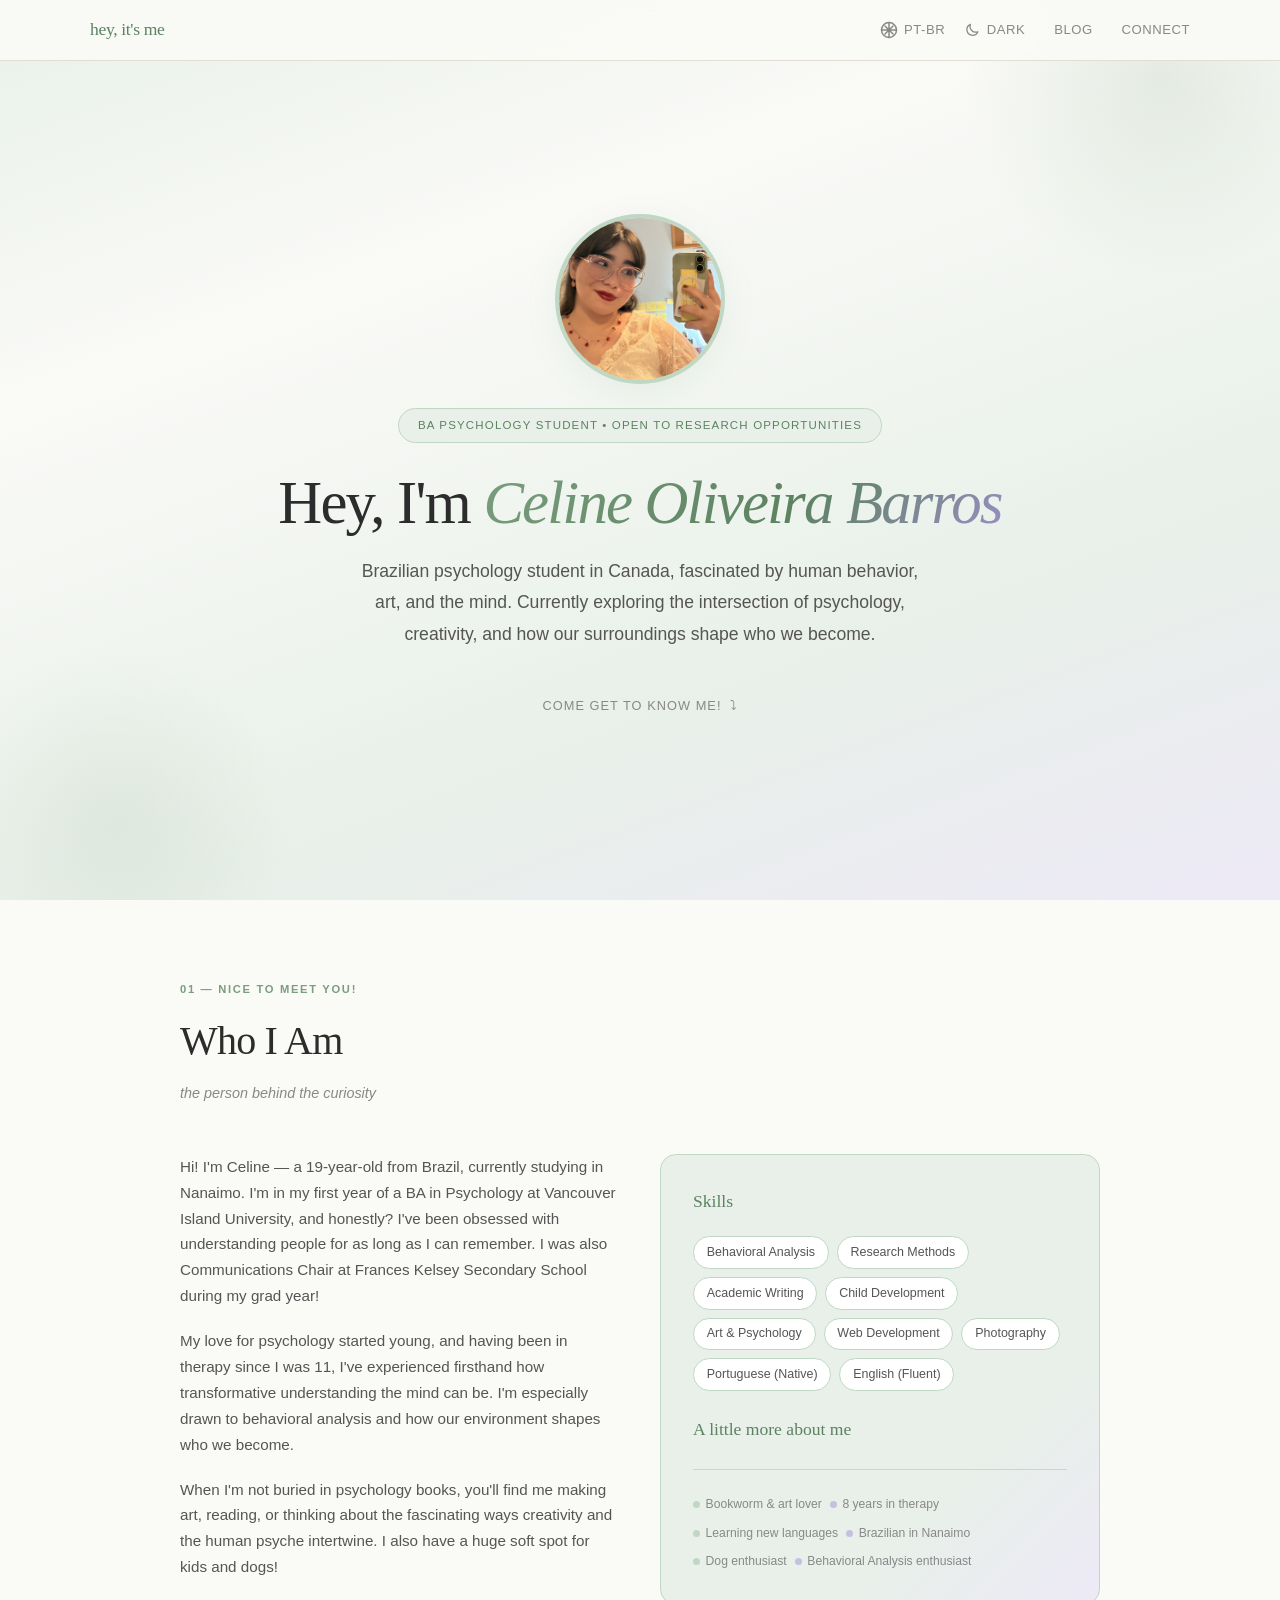
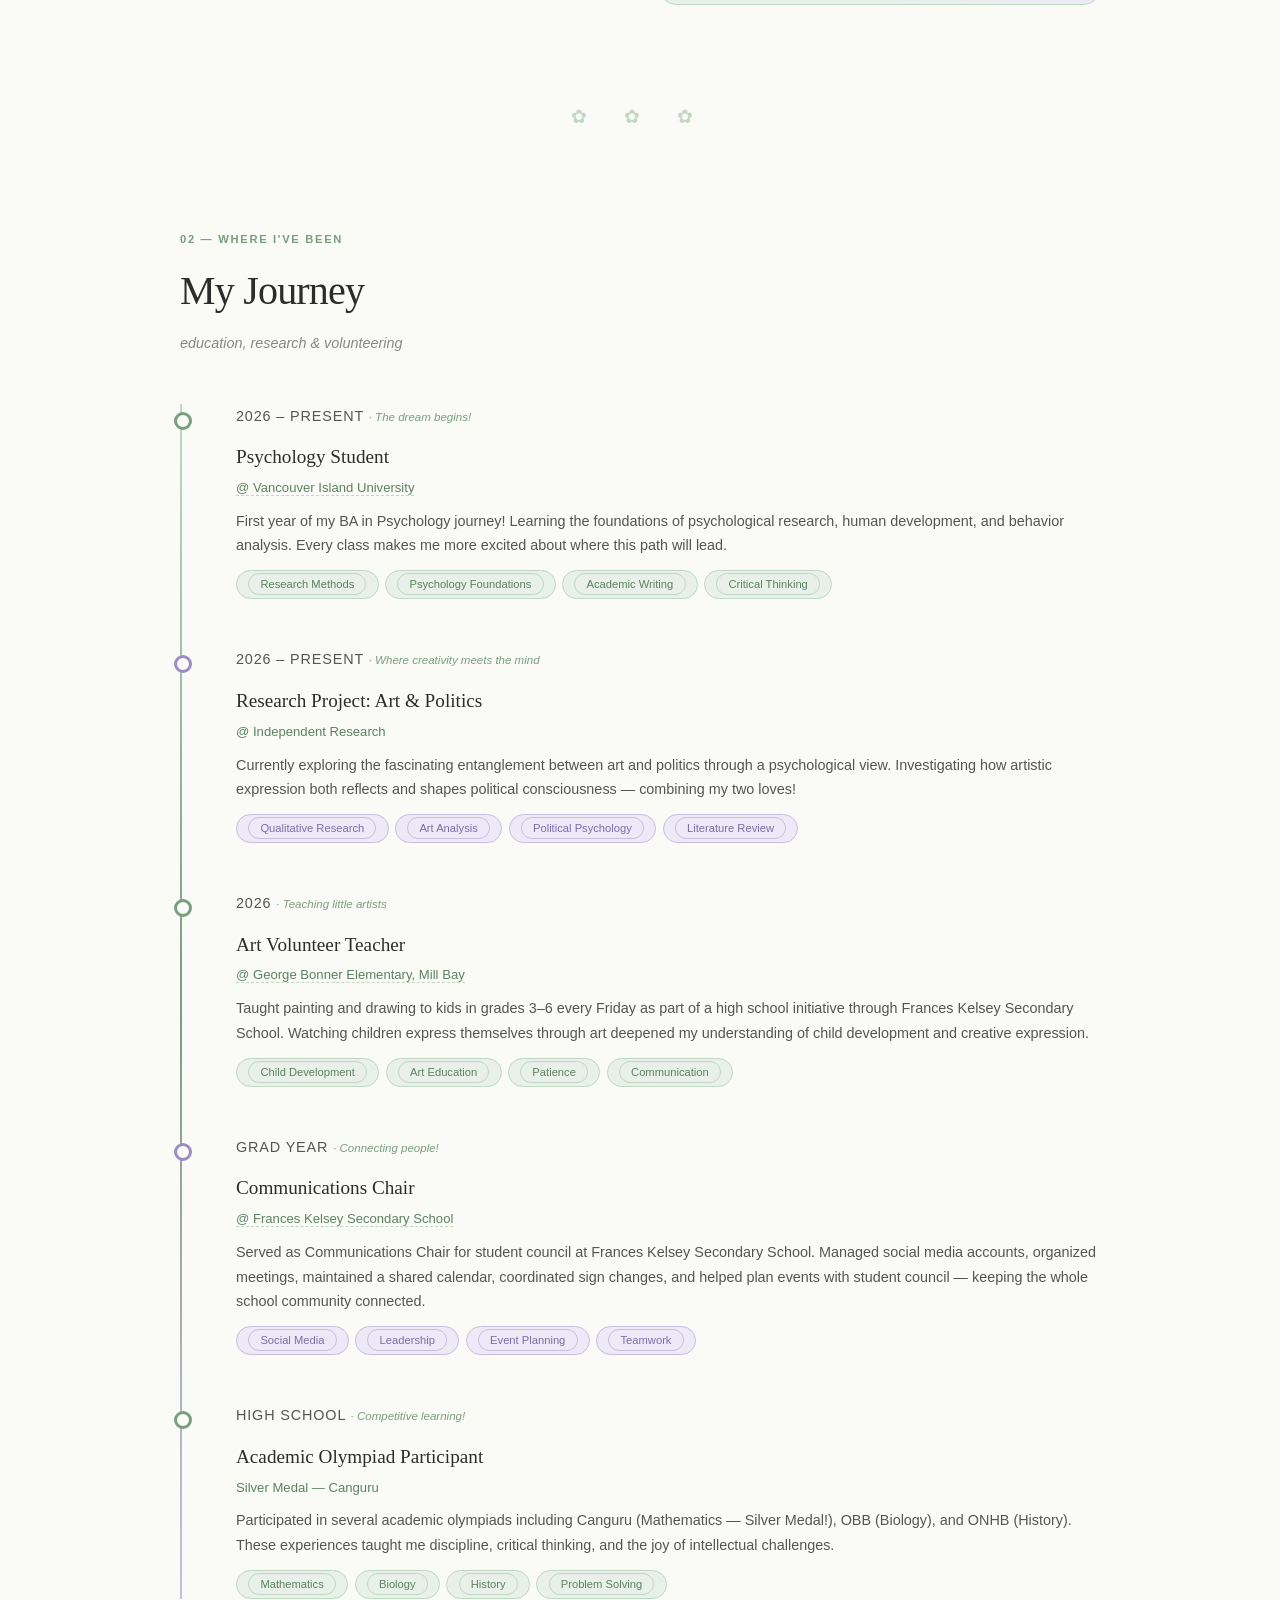
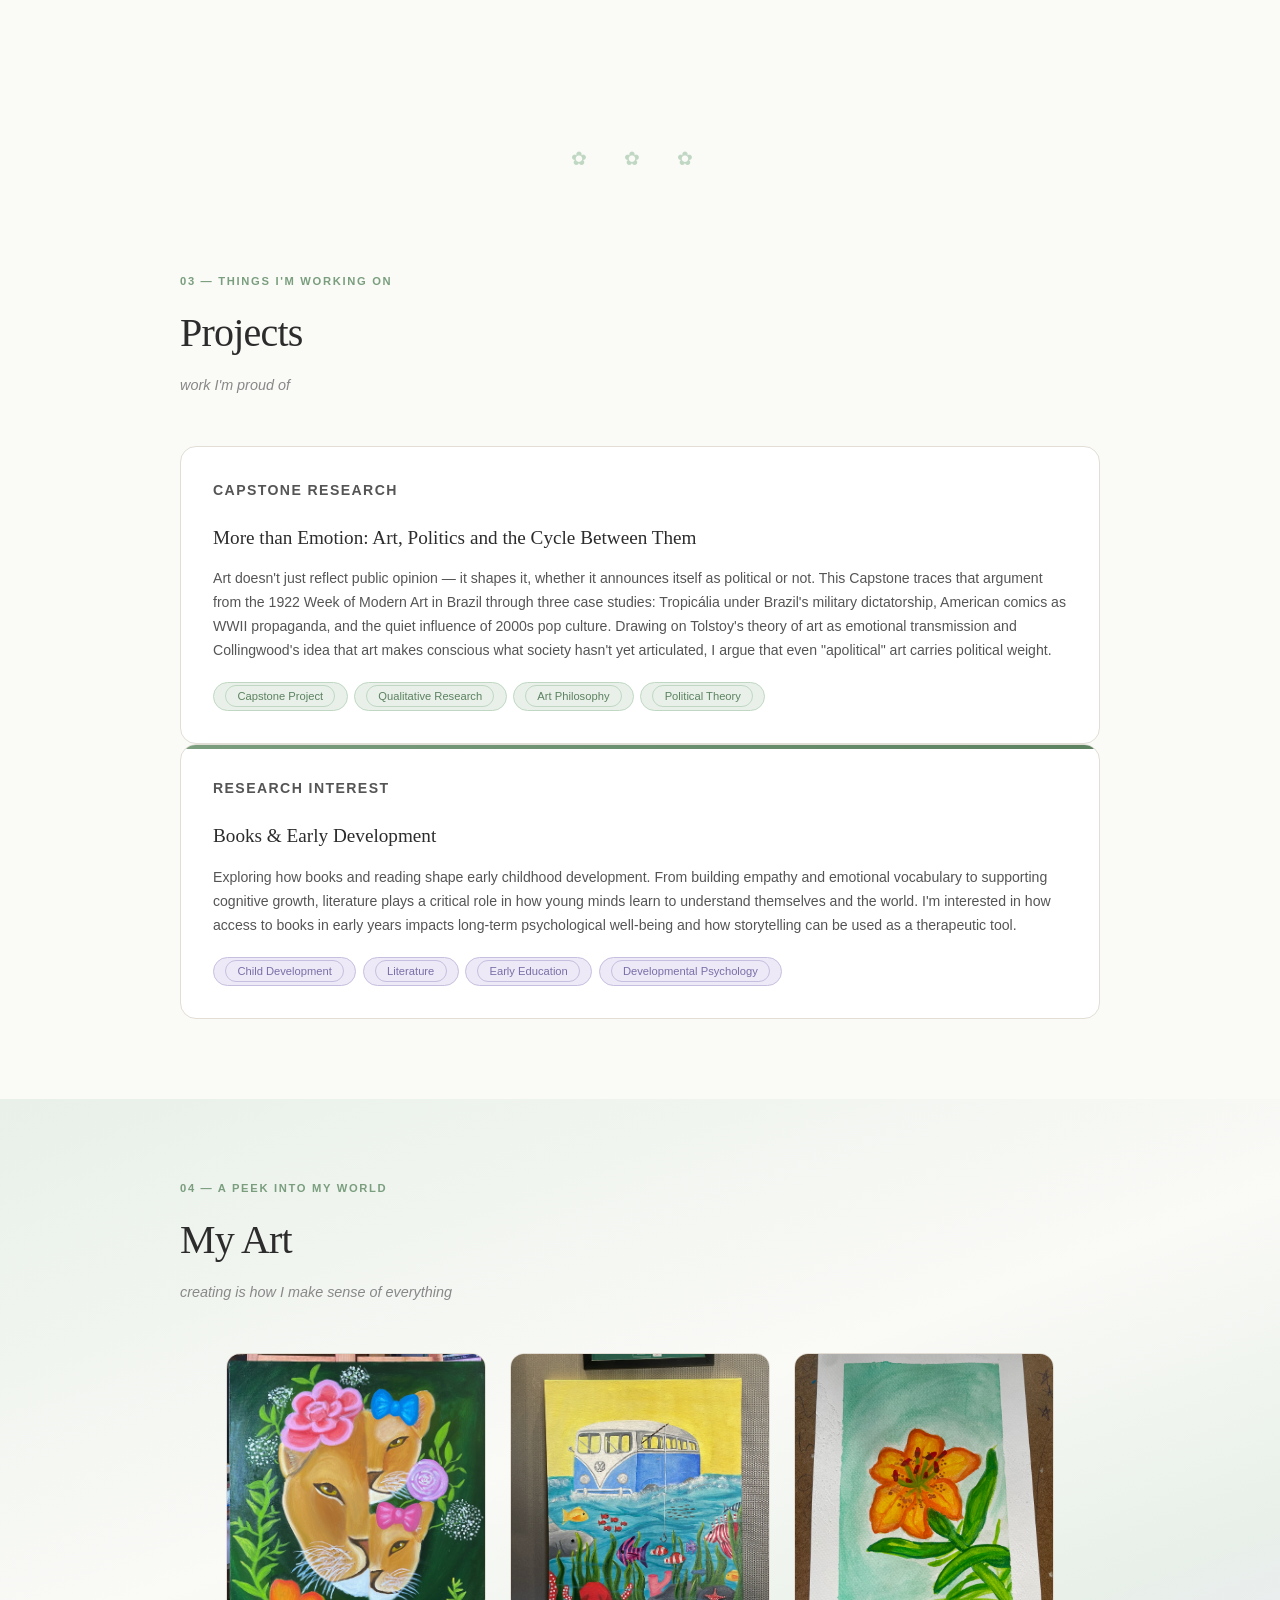
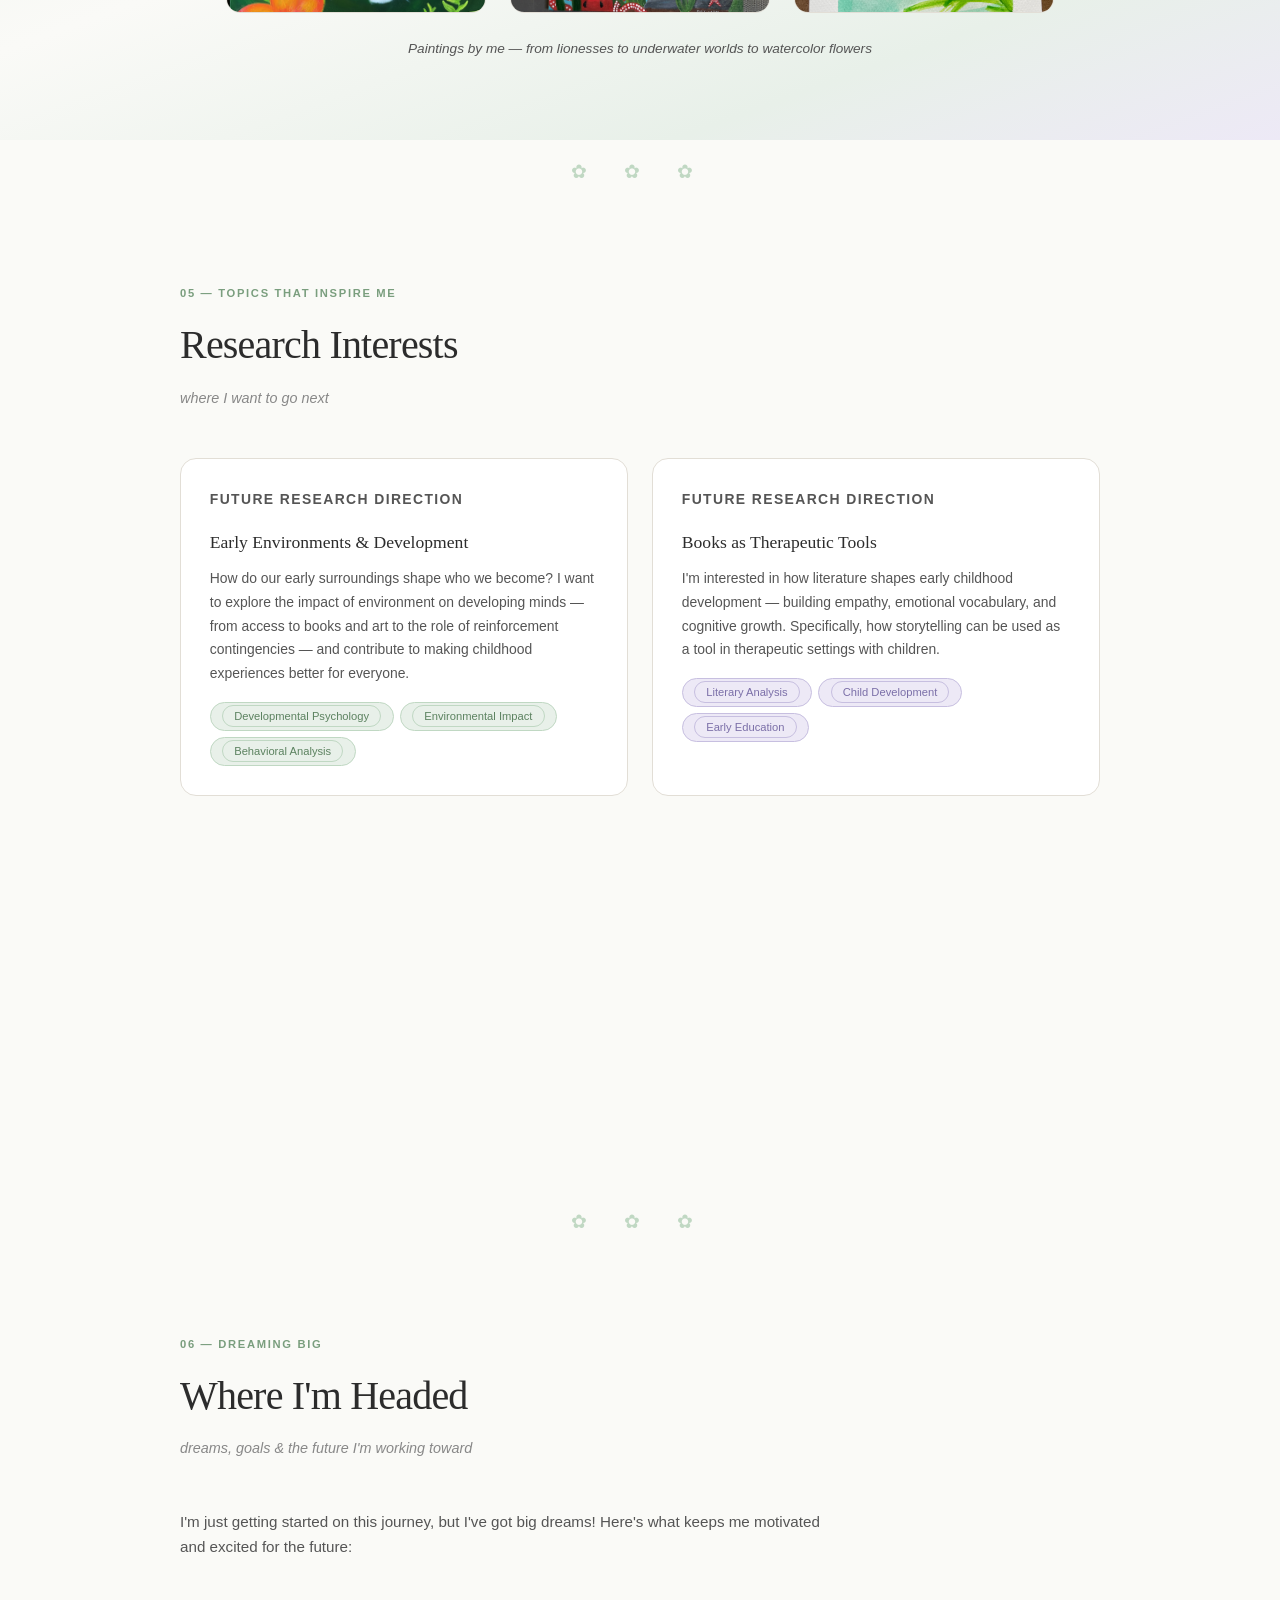
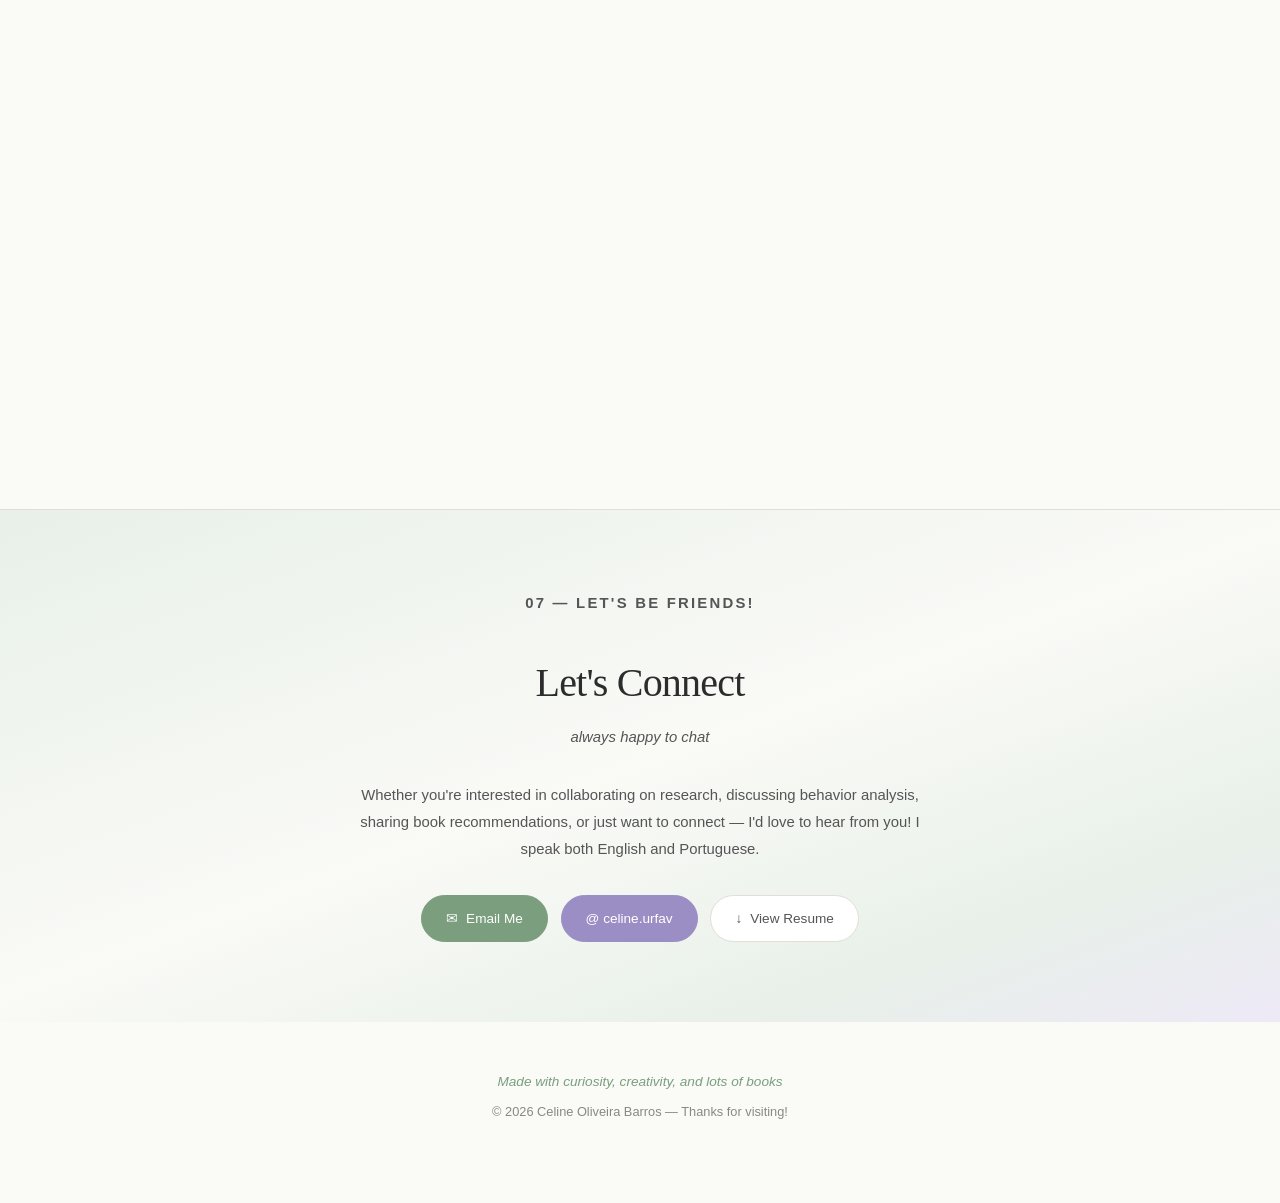
==== commit f3c0fcc7: "Refactor navigation menu structure in index.html changing header" ====
--- a/index.html
+++ b/index.html
@@ -545,11 +545,11 @@
       <button type="button" class="theme-toggle theme-toggle--mobile" aria-label="Switch to dark mode" aria-pressed="false" title="Switch to dark mode">
         <span class="theme-toggle-label theme-toggle-label--dark" aria-hidden="true">
           <svg class="theme-toggle-icon" viewBox="0 0 24 24" aria-hidden="true"><path stroke="currentColor" stroke-width="2" stroke-linecap="round" stroke-linejoin="round" fill="none" d="M20.354 15.354A9 9 0 018.646 3.646 9.003 9.003 0 0012 21a9.003 9.003 0 008.354-5.646z"/></svg>
-          Dark
+          <span data-en>Dark</span><span data-pt>Escuro</span>
         </span>
         <span class="theme-toggle-label theme-toggle-label--light" aria-hidden="true">
           <svg class="theme-toggle-icon" viewBox="0 0 24 24" aria-hidden="true"><path stroke="currentColor" stroke-width="2" stroke-linecap="round" stroke-linejoin="round" fill="none" d="M12 3v1m0 16v1m9-9h-1M4 12H3m15.364 6.364l-.707-.707M6.343 6.343l-.707-.707m12.728 0l-.707.707M6.343 17.657l-.707.707M16 12a4 4 0 11-8 0 4 4 0 018 0z"/></svg>
-          Light
+          <span data-en>Light</span><span data-pt>Claro</span>
         </span>
       </button>
       <button type="button" class="lang-toggle" aria-label="Switch language">
@@ -565,28 +565,37 @@
       <button class="mobile-toggle" onclick="document.getElementById('navbar').classList.toggle('open')">
         <span></span><span></span><span></span>
       </button>
-      <ul class="nav-links">
-        <li class="nav-item--theme">
-          <button type="button" class="theme-toggle theme-toggle--desktop" aria-label="Switch to dark mode" aria-pressed="false" title="Switch to dark mode">
-            <span class="theme-toggle-label theme-toggle-label--dark" aria-hidden="true">
-              <svg class="theme-toggle-icon" viewBox="0 0 24 24" aria-hidden="true"><path stroke="currentColor" stroke-width="2" stroke-linecap="round" stroke-linejoin="round" fill="none" d="M20.354 15.354A9 9 0 018.646 3.646 9.003 9.003 0 0012 21a9.003 9.003 0 008.354-5.646z"/></svg>
-              Dark
-            </span>
-            <span class="theme-toggle-label theme-toggle-label--light" aria-hidden="true">
-              <svg class="theme-toggle-icon" viewBox="0 0 24 24" aria-hidden="true"><path stroke="currentColor" stroke-width="2" stroke-linecap="round" stroke-linejoin="round" fill="none" d="M12 3v1m0 16v1m9-9h-1M4 12H3m15.364 6.364l-.707-.707M6.343 6.343l-.707-.707m12.728 0l-.707.707M6.343 17.657l-.707.707M16 12a4 4 0 11-8 0 4 4 0 018 0z"/></svg>
-              Light
-            </span>
-          </button>
-        </li>
-        <li><a href="#about"><span data-en>About Me</span><span data-pt>Sobre Mim</span></a></li>
-        <li><a href="#journey"><span data-en>Experience</span><span data-pt>Experiência</span></a></li>
-        <li><a href="#projects"><span data-en>Projects</span><span data-pt>Projetos</span></a></li>
-        <li><a href="#art"><span data-en>My Art</span><span data-pt>Minha Arte</span></a></li>
-        <li><a href="#research"><span data-en>Research</span><span data-pt>Pesquisa</span></a></li>
-        <li><a href="#goals"><span data-en>Goals</span><span data-pt>Metas</span></a></li>
-        <li><a href="blog.html">Blog</a></li>
-        <li><a href="#connect"><span data-en>Connect</span><span data-pt>Contato</span></a></li>
-      </ul>
+     <ul class="nav-links">
+
+<li class="nav-item--theme">
+
+<button type="button" class="theme-toggle theme-toggle--desktop" aria-label="Switch to dark mode" aria-pressed="false" title="Switch to dark mode">
+
+<span class="theme-toggle-label theme-toggle-label--dark" aria-hidden="true">
+
+<svg class="theme-toggle-icon" viewBox="0 0 24 24" aria-hidden="true"><path stroke="currentColor" stroke-width="2" stroke-linecap="round" stroke-linejoin="round" fill="none" d="M20.354 15.354A9 9 0 018.646 3.646 9.003 9.003 0 0012 21a9.003 9.003 0 008.354-5.646z"/></svg>
+
+<span data-en>Dark</span><span data-pt>Escuro</span>
+
+</span>
+
+<span class="theme-toggle-label theme-toggle-label--light" aria-hidden="true">
+
+<svg class="theme-toggle-icon" viewBox="0 0 24 24" aria-hidden="true"><path stroke="currentColor" stroke-width="2" stroke-linecap="round" stroke-linejoin="round" fill="none" d="M12 3v1m0 16v1m9-9h-1M4 12H3m15.364 6.364l-.707-.707M6.343 6.343l-.707-.707m12.728 0l-.707.707M6.343 17.657l-.707.707M16 12a4 4 0 11-8 0 4 4 0 018 0z"/></svg>
+
+<span data-en>Light</span><span data-pt>Claro</span>
+
+</span>
+
+</button>
+
+</li>
+
+<li><a href="blog.html"><span data-en>Blog</span><span data-pt>Blog</span></a></li>
+
+<li><a href="#connect"><span data-en>Connect</span><span data-pt>Contato</span></a></li>
+
+</ul>
     </div>
   </div>
 </nav>
@@ -623,15 +632,15 @@
       <div class="about-text">
         <p data-en-block>Hi! I'm Celine &mdash; a 19-year-old from Brazil, currently studying in Nanaimo. I'm in my first year of a BA in Psychology at Vancouver Island University, and honestly? I've been obsessed with understanding people for as long as I can remember. I was also Communications Chair at Frances Kelsey Secondary School during my grad year!</p>
         <p data-pt-block>Oi! Eu sou a Celine &mdash; tenho 19 anos, sou do Brasil e atualmente estudo em Nanaimo. Estou no primeiro ano do bacharelado em Psicologia na Vancouver Island University, e sinceramente? Sou obcecada por entender pessoas desde que me lembro. Também fui Coordenadora de Comunicação na Frances Kelsey Secondary School no meu último ano!</p>
-        <p data-en-block>My love for psychology started young, and having been in therapy since I was 11, I've experienced firsthand how transformative understanding the mind can be. I'm especially drawn to TCR (Terapia de Contingências por Reforçamento) &mdash; the Brazilian approach to behavior analysis &mdash; and how our environment shapes who we become.</p>
-        <p data-pt-block>Meu amor pela psicologia começou cedo, e fazendo terapia desde os 11 anos, eu vivi na pele como entender a mente pode ser transformador. Sou especialmente interessada em TCR (Terapia de Contingências por Reforçamento) &mdash; a abordagem brasileira à análise do comportamento &mdash; e como nosso ambiente molda quem nos tornamos.</p>
+        <p data-en-block>My love for psychology started young, and having been in therapy since I was 11, I've experienced firsthand how transformative understanding the mind can be. I'm especially drawn to behavioral analysis and how our environment shapes who we become.</p>
+        <p data-pt-block>Meu amor pela psicologia começou cedo, e fazendo terapia desde os 11 anos, eu vivi na pele como entender a mente pode ser transformador. Sou especialmente interessada em análise do comportamento e como nosso ambiente molda quem nos tornamos.</p>
         <p data-en-block>When I'm not buried in psychology books, you'll find me making art, reading, or thinking about the fascinating ways creativity and the human psyche intertwine. I also have a huge soft spot for kids and dogs!</p>
         <p data-pt-block>Quando não estou enterrada em livros de psicologia, você me encontra fazendo arte, lendo ou pensando nas maneiras fascinantes como a criatividade e a psique humana se entrelaçam. Também tenho um enorme fraco por crianças e cachorros!</p>
       </div>
       <div class="about-sidebar">
         <h3><span data-en>Skills</span><span data-pt>Habilidades</span></h3>
         <ul class="skill-list">
-          <li>TCR (Terapia de Contingências por Reforçamento)</li>
+          <li><span data-en>Behavioral Analysis</span><span data-pt>Análise do Comportamento</span></li>
           <li><span data-en>Research Methods</span><span data-pt>Métodos de Pesquisa</span></li>
           <li><span data-en>Academic Writing</span><span data-pt>Escrita Acadêmica</span></li>
           <li><span data-en>Child Development</span><span data-pt>Desenvolvimento Infantil</span></li>
@@ -648,7 +657,7 @@
           <span class="trait"><span data-en>Learning new languages</span><span data-pt>Aprendendo novos idiomas</span></span>
           <span class="trait"><span data-en>Brazilian in Nanaimo</span><span data-pt>Brasileira em Nanaimo</span></span>
          <span class="trait"><span data-en>Dog enthusiast</span><span data-pt>Apaixonada por cachorros</span></span>
-         <span class="trait"><span data-en>TCR enthusiast</span><span data-pt>Entusiasta de TCR</span></span>
+         <span class="trait"><span data-en>Behavioral Analysis enthusiast</span><span data-pt>Entusiasta de Análise do Comportamento</span></span>
        </div>
       </div>
     </div>
@@ -816,7 +825,7 @@
         <div class="tag-list">
           <span><span data-en>Developmental Psychology</span><span data-pt>Psicologia do Desenvolvimento</span></span>
           <span><span data-en>Environmental Impact</span><span data-pt>Impacto Ambiental</span></span>
-          <span><span data-en>TCR</span><span data-pt>TCR</span></span>
+          <span><span data-en>Behavioral Analysis</span><span data-pt>Análise do Comportamento</span></span>
         </div>
       </div>
       <div class="research-card">
@@ -864,9 +873,9 @@
         <p data-pt-block>Sonho em conduzir pesquisas significativas sobre como nossos arredores impactam nossas vidas e cérebros. Entender os fatores ambientais que nos moldam é infinitamente fascinante para mim.</p>
       </div>
       <div class="goal-item">
-        <h3><span data-en>Expand TCR Knowledge</span><span data-pt>Expandir Conhecimento em TCR</span></h3>
-        <p data-en-block>I want to dive deeper into TCR (Terapia de Contingências por Reforçamento) and contribute to the field. There's so much potential in understanding how we can positively influence behavior.</p>
-        <p data-pt-block>Quero mergulhar mais fundo em TCR (Terapia de Contingências por Reforçamento) e contribuir para o campo. Há tanto potencial em entender como podemos influenciar positivamente o comportamento.</p>
+        <h3><span data-en>Expand Behavioral Analysis Knowledge</span><span data-pt>Expandir Conhecimento em Análise do Comportamento</span></h3>
+        <p data-en-block>I want to dive deeper into Behavioral Analysis and contribute to the field. There's so much potential in understanding how we can positively influence behavior.</p>
+        <p data-pt-block>Quero mergulhar mais fundo em Análises de comportamento e contribuir para o campo. Há tanto potencial em entender como podemos influenciar positivamente o comportamento.</p>
       </div>
       <div class="goal-item">
         <h3><span data-en>Pursue Graduate Studies</span><span data-pt>Prosseguir Estudos de Pós-Graduação</span></h3>
@@ -963,6 +972,7 @@
     function applyLang(lang) {
       document.documentElement.setAttribute('data-lang', lang);
       document.documentElement.lang = lang;
+      document.dispatchEvent(new CustomEvent('site-lang-change'));
     }
 
     function toggle() {
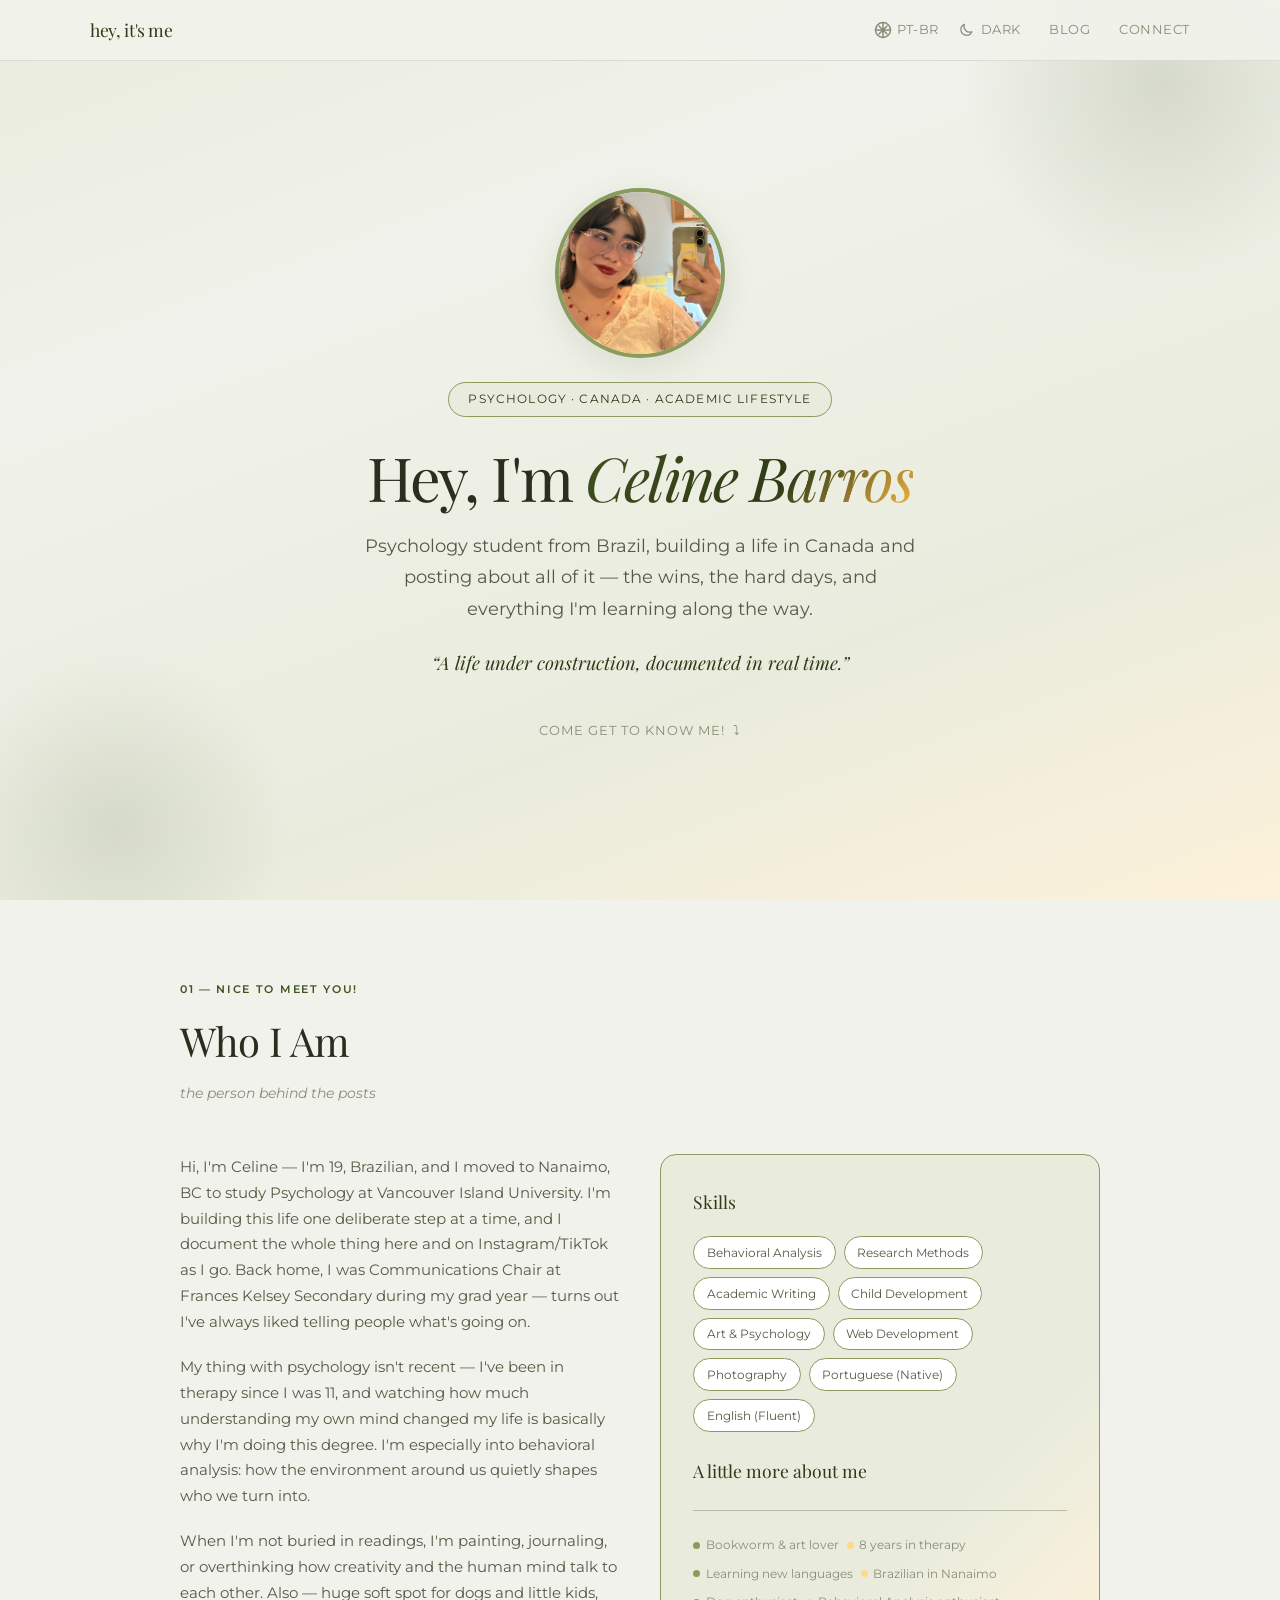
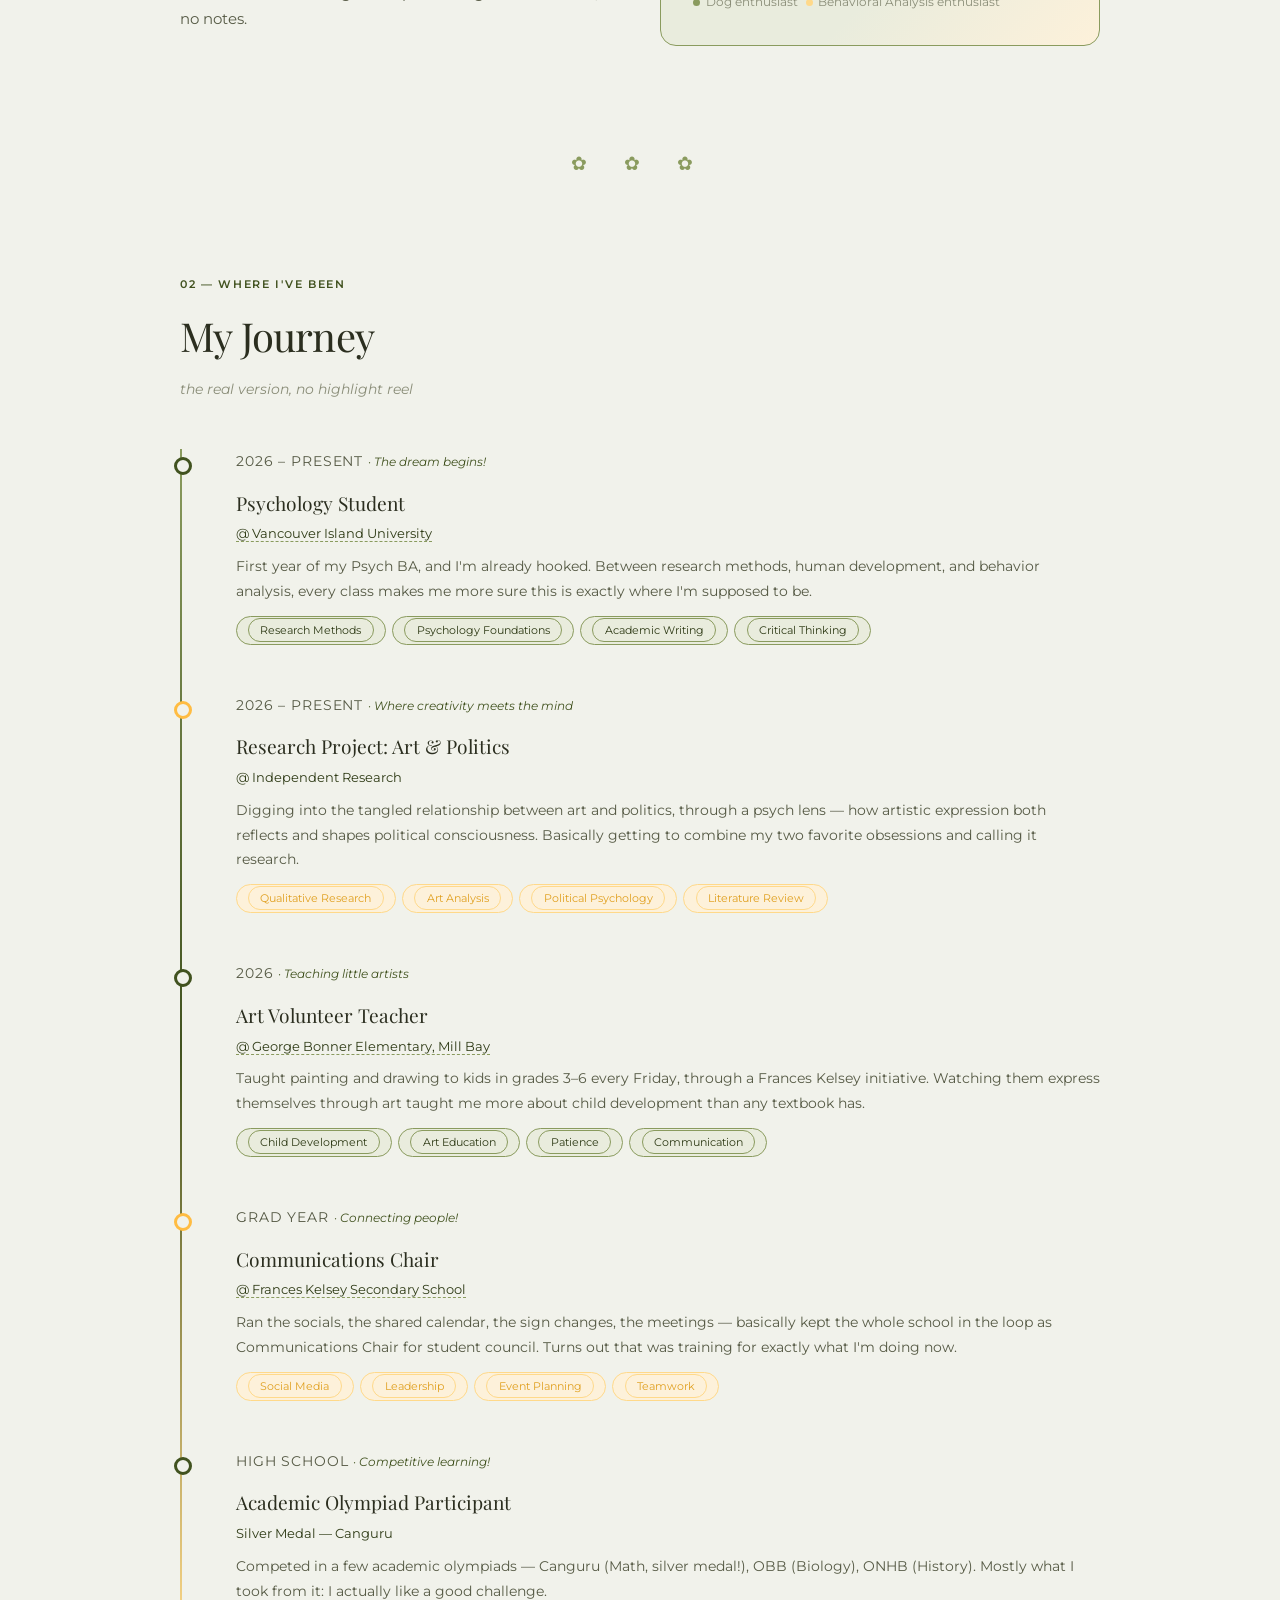
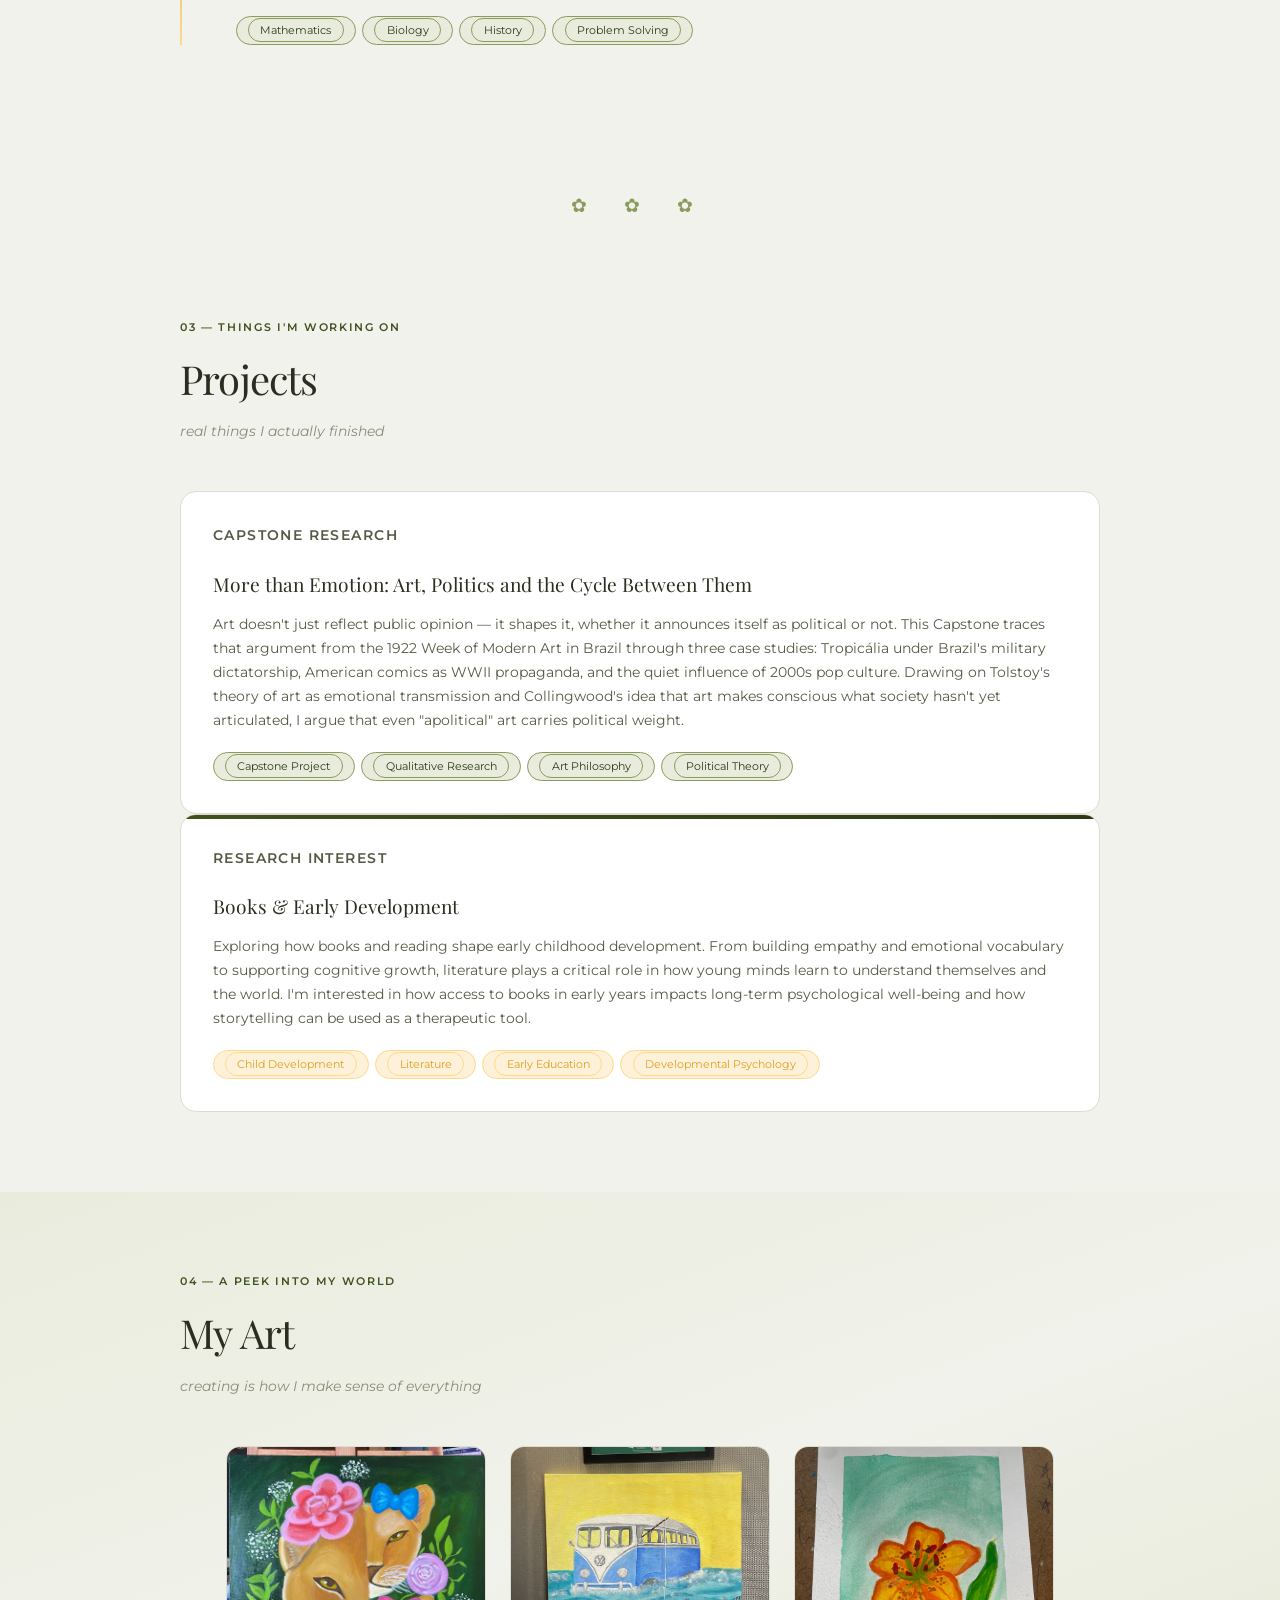
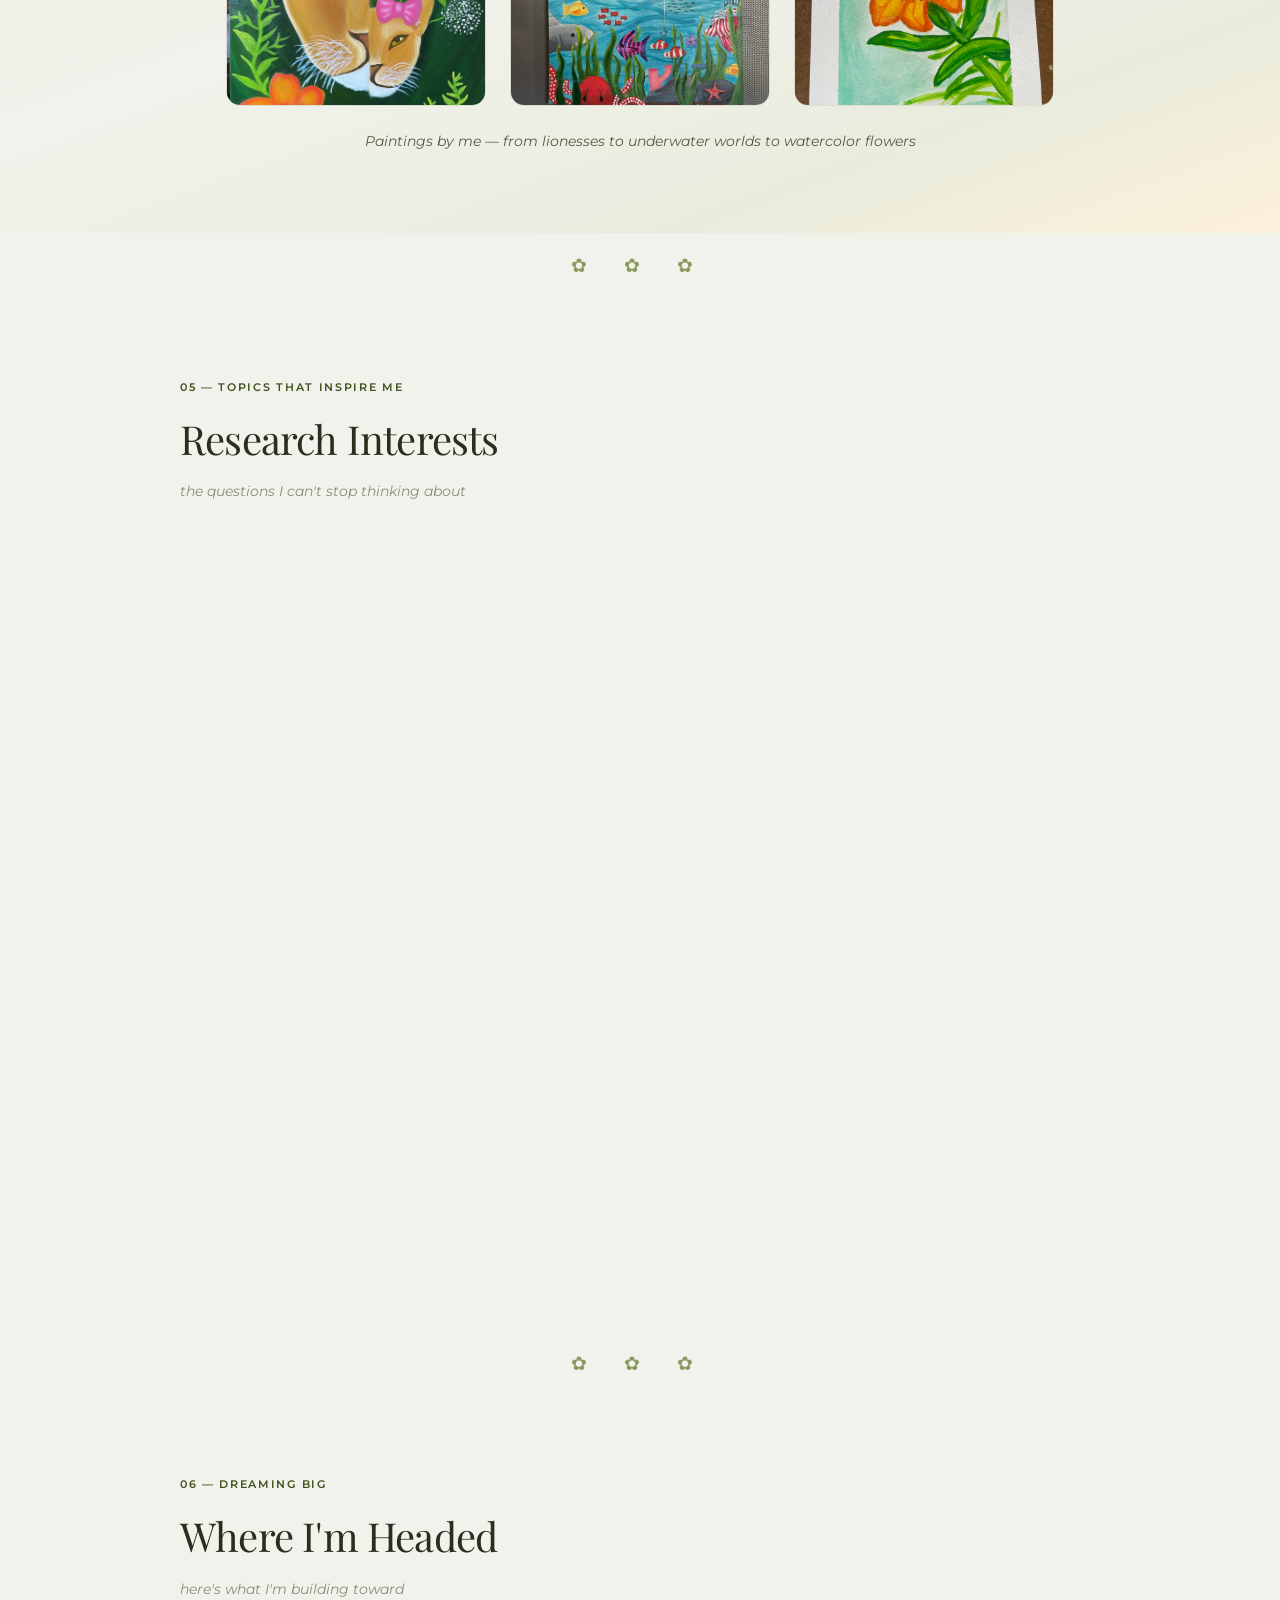
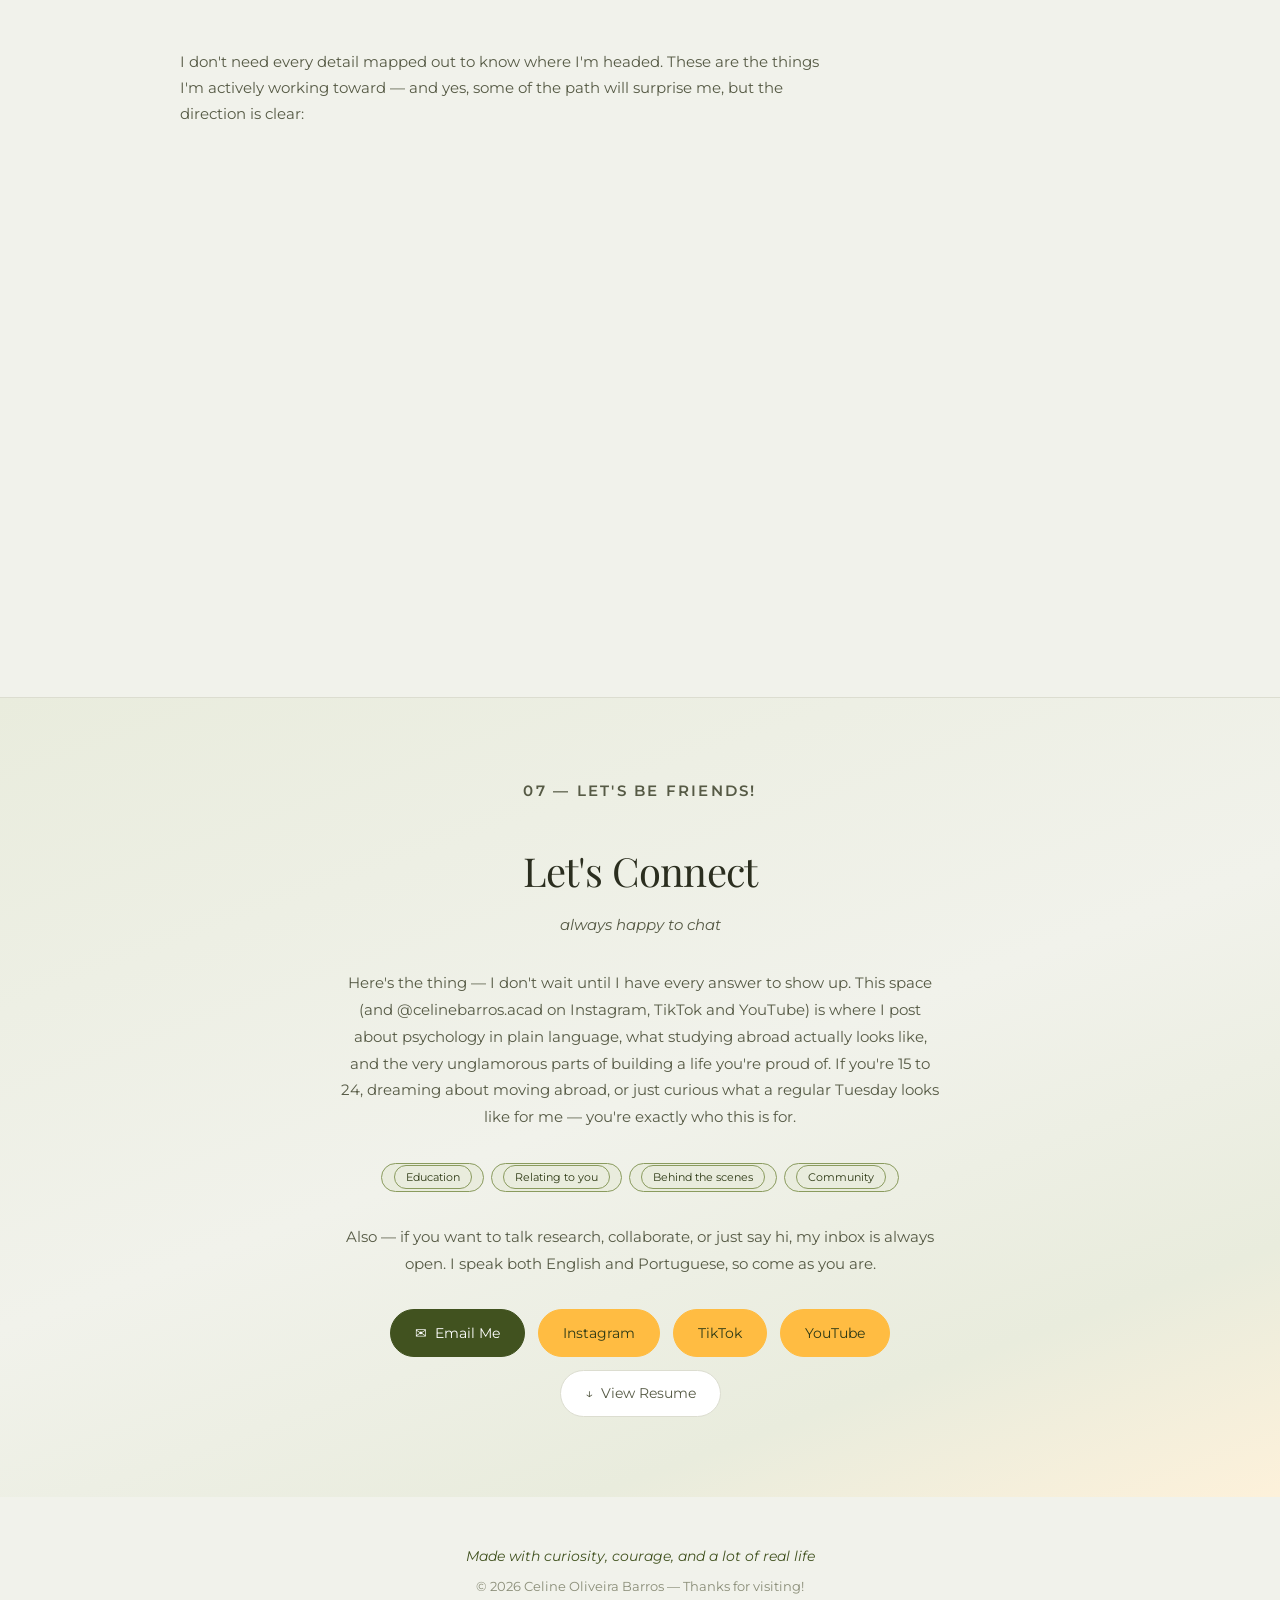
==== commit f98d2a1f: "Rebrand site to celinebarros.acad brand kit Retheme colors/typography to the brand book palette (#41" ====
--- a/index.html
+++ b/index.html
@@ -7,8 +7,8 @@
 (function(){try{var k='theme',s=localStorage.getItem(k);if(s==='light'||s==='dark'){document.documentElement.setAttribute('data-theme',s);}else if(window.matchMedia('(prefers-color-scheme: dark)').matches){document.documentElement.setAttribute('data-theme','dark');}}catch(e){}})();
 (function(){try{var l=localStorage.getItem('lang');if(l==='pt'||l==='en'){document.documentElement.setAttribute('data-lang',l);document.documentElement.lang=l;}}catch(e){}})();
 </script>
-<title>Celine Oliveira Barros - Psychology Student</title>
-<link rel="icon" href="data:image/svg+xml,<svg xmlns='http://www.w3.org/2000/svg' viewBox='0 0 100 100'><text y='.9em' font-size='90' fill='%234a7c59'>✿</text></svg>">
+<title>Celine Barros — Psychology, Canada &amp; Real Life</title>
+<link rel="icon" href="data:image/svg+xml,<svg xmlns='http://www.w3.org/2000/svg' viewBox='0 0 100 100'><text y='.9em' font-size='90' fill='%2341521f'>✿</text></svg>">
 <link rel="stylesheet" href="css/theme.css" />
 <style>
   * { margin: 0; padding: 0; box-sizing: border-box; }
@@ -113,12 +113,12 @@
   .hero::before {
     content: ''; position: absolute; top: -120px; right: -80px;
     width: 400px; height: 400px; border-radius: 50%;
-    background: radial-gradient(circle, rgba(122,158,126,0.15) 0%, transparent 70%);
+    background: radial-gradient(circle, rgba(65,82,31,0.15) 0%, transparent 70%);
   }
   .hero::after {
     content: ''; position: absolute; bottom: -100px; left: -60px;
     width: 350px; height: 350px; border-radius: 50%;
-    background: radial-gradient(circle, rgba(122,158,126,0.12) 0%, transparent 70%);
+    background: radial-gradient(circle, rgba(65,82,31,0.12) 0%, transparent 70%);
   }
   .hero-inner { max-width: 800px; text-align: center; position: relative; z-index: 1; }
   .hero-photo {
@@ -155,7 +155,12 @@
   }
   .hero-subtitle {
     font-size: 1.1rem; color: var(--ink-light);
-    max-width: 560px; margin: 0 auto 2.5rem; line-height: 1.8;
+    max-width: 560px; margin: 0 auto 1.5rem; line-height: 1.8;
+  }
+  .hero-quote {
+    font-family: var(--font-display); font-style: italic;
+    font-size: 1.15rem; color: var(--sage-deep);
+    max-width: 480px; margin: 0 auto 2.5rem; line-height: 1.5;
   }
   .hero-scroll {
     font-size: 0.8rem; color: var(--ink-muted); text-decoration: none;
@@ -215,7 +220,7 @@
   .about-traits {
     display: flex; flex-wrap: wrap; gap: 0.5rem;
     margin-top: 1.5rem; padding-top: 1.5rem;
-    border-top: 1px solid rgba(122,158,126,0.3);
+    border-top: 1px solid rgba(65,82,31,0.3);
   }
   .trait {
     font-size: 0.76rem; color: var(--ink-muted);
@@ -421,7 +426,7 @@
   }
   .connect-btn.sage:hover { background: var(--sage-deep); }
   .connect-btn.lavender {
-    background: var(--lavender); color: white; border-color: var(--lavender);
+    background: var(--lavender); color: var(--sage-deep); border-color: var(--lavender);
   }
   .connect-btn.lavender:hover { background: var(--lavender-deep); }
 
@@ -607,13 +612,17 @@
       <img src="images/profile.jpg" alt="Celine Oliveira Barros">
     </div>
     <span class="hero-badge">
-      <span data-en>BA Psychology student • Open to research opportunities</span>
-      <span data-pt>Estudante de Psicologia • Aberta a oportunidades de pesquisa</span>
+      <span data-en>Psychology · Canada · Academic Lifestyle</span>
+      <span data-pt>Psicologia · Canadá · Lifestyle Acadêmico</span>
     </span>
-    <h1><span data-en>Hey, I'm </span><span data-pt>Oi, eu sou </span><em>Celine Oliveira Barros</em></h1>
+    <h1><span data-en>Hey, I'm </span><span data-pt>Oi, eu sou </span><em>Celine Barros</em></h1>
     <p class="hero-subtitle">
-      <span data-en>Brazilian psychology student in Canada, fascinated by human behavior, art, and the mind. Currently exploring the intersection of psychology, creativity, and how our surroundings shape who we become.</span>
-      <span data-pt>Estudante brasileira de psicologia no Canadá, fascinada por comportamento humano, arte e a mente. Explorando a interseção entre psicologia, criatividade e como nosso ambiente molda quem nos tornamos.</span>
+      <span data-en>Psychology student from Brazil, building a life in Canada and posting about all of it — the wins, the hard days, and everything I'm learning along the way.</span>
+      <span data-pt>Estudante de psicologia, brasileira construindo uma vida no Canadá — e postando sobre tudo isso, as conquistas, os dias difíceis e tudo que vou aprendendo pelo caminho.</span>
+    </p>
+    <p class="hero-quote">
+      <span data-en>&ldquo;A life under construction, documented in real time.&rdquo;</span>
+      <span data-pt>&ldquo;Uma vida em construção, documentada em tempo real.&rdquo;</span>
     </p>
     <a href="#about" class="hero-scroll">
       <span data-en>Come get to know me!</span><span data-pt>Vem me conhecer!</span> <span class="arrow">&#10549;</span>
@@ -626,16 +635,16 @@
   <div class="section-inner">
     <p class="section-label"><span data-en>01 &mdash; nice to meet you!</span><span data-pt>01 &mdash; prazer em conhecer!</span></p>
     <h2 class="section-title"><span data-en>Who I Am</span><span data-pt>Quem Sou Eu</span></h2>
-    <p class="section-subtitle"><span data-en>the person behind the curiosity</span><span data-pt>a pessoa por trás da curiosidade</span></p>
+    <p class="section-subtitle"><span data-en>the person behind the posts</span><span data-pt>a pessoa por trás dos posts</span></p>
 
     <div class="about-grid">
       <div class="about-text">
-        <p data-en-block>Hi! I'm Celine &mdash; a 19-year-old from Brazil, currently studying in Nanaimo. I'm in my first year of a BA in Psychology at Vancouver Island University, and honestly? I've been obsessed with understanding people for as long as I can remember. I was also Communications Chair at Frances Kelsey Secondary School during my grad year!</p>
-        <p data-pt-block>Oi! Eu sou a Celine &mdash; tenho 19 anos, sou do Brasil e atualmente estudo em Nanaimo. Estou no primeiro ano do bacharelado em Psicologia na Vancouver Island University, e sinceramente? Sou obcecada por entender pessoas desde que me lembro. Também fui Coordenadora de Comunicação na Frances Kelsey Secondary School no meu último ano!</p>
-        <p data-en-block>My love for psychology started young, and having been in therapy since I was 11, I've experienced firsthand how transformative understanding the mind can be. I'm especially drawn to behavioral analysis and how our environment shapes who we become.</p>
-        <p data-pt-block>Meu amor pela psicologia começou cedo, e fazendo terapia desde os 11 anos, eu vivi na pele como entender a mente pode ser transformador. Sou especialmente interessada em análise do comportamento e como nosso ambiente molda quem nos tornamos.</p>
-        <p data-en-block>When I'm not buried in psychology books, you'll find me making art, reading, or thinking about the fascinating ways creativity and the human psyche intertwine. I also have a huge soft spot for kids and dogs!</p>
-        <p data-pt-block>Quando não estou enterrada em livros de psicologia, você me encontra fazendo arte, lendo ou pensando nas maneiras fascinantes como a criatividade e a psique humana se entrelaçam. Também tenho um enorme fraco por crianças e cachorros!</p>
+        <p data-en-block>Hi, I'm Celine &mdash; I'm 19, Brazilian, and I moved to Nanaimo, BC to study Psychology at Vancouver Island University. I'm building this life one deliberate step at a time, and I document the whole thing here and on Instagram/TikTok as I go. Back home, I was Communications Chair at Frances Kelsey Secondary during my grad year &mdash; turns out I've always liked telling people what's going on.</p>
+        <p data-pt-block>Oi, eu sou a Celine &mdash; tenho 19 anos, sou brasileira e me mudei pra Nanaimo, no Canadá, pra estudar Psicologia na Vancouver Island University. Tô construindo essa vida um passo de cada vez, com intenção, e documento tudo isso aqui e no Instagram/TikTok conforme vou vivendo. Antes de vir, fui Coordenadora de Comunicação na Frances Kelsey Secondary no meu último ano &mdash; parece que sempre gostei de contar pras pessoas o que tá rolando.</p>
+        <p data-en-block>My thing with psychology isn't recent &mdash; I've been in therapy since I was 11, and watching how much understanding my own mind changed my life is basically why I'm doing this degree. I'm especially into behavioral analysis: how the environment around us quietly shapes who we turn into.</p>
+        <p data-pt-block>Minha relação com psicologia não é de agora &mdash; faço terapia desde os 11 anos, e ver o quanto entender minha própria cabeça mudou minha vida é basicamente o motivo de eu estar nessa graduação. Sou especialmente fã de análise do comportamento: como o ambiente ao nosso redor molda, sem avisar, quem a gente vira.</p>
+        <p data-en-block>When I'm not buried in readings, I'm painting, journaling, or overthinking how creativity and the human mind talk to each other. Also &mdash; huge soft spot for dogs and little kids, no notes.</p>
+        <p data-pt-block>Quando não tô enterrada em leitura, tô pintando, escrevendo ou pensando demais sobre como criatividade e mente humana conversam entre si. Também tenho um fraco gigante por cachorros e crianças pequenas, sem exceções.</p>
       </div>
       <div class="about-sidebar">
         <h3><span data-en>Skills</span><span data-pt>Habilidades</span></h3>
@@ -671,15 +680,15 @@
   <div class="section-inner">
     <p class="section-label"><span data-en>02 &mdash; where I've been</span><span data-pt>02 &mdash; por onde passei</span></p>
     <h2 class="section-title"><span data-en>My Journey</span><span data-pt>Minha Trajetória</span></h2>
-    <p class="section-subtitle"><span data-en>education, research & volunteering</span><span data-pt>educação, pesquisa & voluntariado</span></p>
+    <p class="section-subtitle"><span data-en>the real version, no highlight reel</span><span data-pt>a versão real, sem filtro de destaques</span></p>
 
     <div class="timeline">
       <div class="timeline-item">
         <p class="timeline-date"><span data-en>2026 &ndash; Present</span><span data-pt>2026 &ndash; Atual</span> <span class="timeline-date-note"><span data-en>&middot; The dream begins!</span><span data-pt>&middot; O sonho começa!</span></span></p>
         <h3><span data-en>Psychology Student</span><span data-pt>Estudante de Psicologia</span></h3>
         <p class="location"><a href="https://www.viu.ca/programs/arts-science/psychology-bachelor-arts" target="_blank" rel="noopener">@ Vancouver Island University</a></p>
-        <p data-en-block>First year of my BA in Psychology journey! Learning the foundations of psychological research, human development, and behavior analysis. Every class makes me more excited about where this path will lead.</p>
-        <p data-pt-block>Primeiro ano da minha jornada no bacharelado em Psicologia! Aprendendo os fundamentos da pesquisa psicológica, desenvolvimento humano e análise do comportamento. Cada aula me deixa mais empolgada sobre para onde esse caminho vai me levar.</p>
+        <p data-en-block>First year of my Psych BA, and I'm already hooked. Between research methods, human development, and behavior analysis, every class makes me more sure this is exactly where I'm supposed to be.</p>
+        <p data-pt-block>Primeiro ano do bacharelado em Psicologia, e já tô viciada. Entre métodos de pesquisa, desenvolvimento humano e análise do comportamento, cada aula me deixa mais certa de que esse é exatamente o meu caminho.</p>
         <div class="tag-list">
           <span><span data-en>Research Methods</span><span data-pt>Métodos de Pesquisa</span></span>
           <span><span data-en>Psychology Foundations</span><span data-pt>Fundamentos da Psicologia</span></span>
@@ -692,8 +701,8 @@
         <p class="timeline-date"><span data-en>2026 &ndash; Present</span><span data-pt>2026 &ndash; Atual</span> <span class="timeline-date-note"><span data-en>&middot; Where creativity meets the mind</span><span data-pt>&middot; Onde a criatividade encontra a mente</span></span></p>
         <h3><span data-en>Research Project: Art &amp; Politics</span><span data-pt>Projeto de Pesquisa: Arte &amp; Política</span></h3>
         <p class="location"><span data-en>@ Independent Research</span><span data-pt>@ Pesquisa Independente</span></p>
-        <p data-en-block>Currently exploring the fascinating entanglement between art and politics through a psychological view. Investigating how artistic expression both reflects and shapes political consciousness &mdash; combining my two loves!</p>
-        <p data-pt-block>Explorando o fascinante entrelaçamento entre arte e política através de uma visão psicológica. Investigando como a expressão artística reflete e molda a consciência política &mdash; combinando meus dois amores!</p>
+        <p data-en-block>Digging into the tangled relationship between art and politics, through a psych lens &mdash; how artistic expression both reflects and shapes political consciousness. Basically getting to combine my two favorite obsessions and calling it research.</p>
+        <p data-pt-block>Investigando a relação emaranhada entre arte e política, com um olhar da psicologia &mdash; como a expressão artística reflete e também molda a consciência política. Basicamente juntando minhas duas obsessões favoritas e chamando isso de pesquisa.</p>
         <div class="tag-list lavender">
           <span><span data-en>Qualitative Research</span><span data-pt>Pesquisa Qualitativa</span></span>
           <span><span data-en>Art Analysis</span><span data-pt>Análise de Arte</span></span>
@@ -706,8 +715,8 @@
         <p class="timeline-date">2026 <span class="timeline-date-note"><span data-en>&middot; Teaching little artists</span><span data-pt>&middot; Ensinando pequenos artistas</span></span></p>
         <h3><span data-en>Art Volunteer Teacher</span><span data-pt>Professora Voluntária de Arte</span></h3>
         <p class="location"><a href="https://georgebonner.sd79.bc.ca/" target="_blank" rel="noopener">@ George Bonner Elementary, Mill Bay</a></p>
-        <p data-en-block>Taught painting and drawing to kids in grades 3&ndash;6 every Friday as part of a high school initiative through Frances Kelsey Secondary School. Watching children express themselves through art deepened my understanding of child development and creative expression.</p>
-        <p data-pt-block>Ensinei pintura e desenho para crianças do 3º ao 6º ano toda sexta-feira como parte de uma iniciativa escolar da Frances Kelsey Secondary School. Assistir as crianças se expressarem através da arte aprofundou meu entendimento sobre desenvolvimento infantil e expressão criativa.</p>
+        <p data-en-block>Taught painting and drawing to kids in grades 3&ndash;6 every Friday, through a Frances Kelsey initiative. Watching them express themselves through art taught me more about child development than any textbook has.</p>
+        <p data-pt-block>Ensinei pintura e desenho pra crianças do 3º ao 6º ano toda sexta-feira, numa iniciativa da Frances Kelsey. Ver elas se expressando através da arte me ensinou mais sobre desenvolvimento infantil do que qualquer livro.</p>
         <div class="tag-list">
           <span><span data-en>Child Development</span><span data-pt>Desenvolvimento Infantil</span></span>
           <span><span data-en>Art Education</span><span data-pt>Educação Artística</span></span>
@@ -720,8 +729,8 @@
         <p class="timeline-date"><span data-en>Grad Year</span><span data-pt>Último Ano</span> <span class="timeline-date-note"><span data-en>&middot; Connecting people!</span><span data-pt>&middot; Conectando pessoas!</span></span></p>
         <h3><span data-en>Communications Chair</span><span data-pt>Coordenadora de Comunicação</span></h3>
         <p class="location"><a href="https://fkss.sd79.bc.ca/" target="_blank" rel="noopener">@ Frances Kelsey Secondary School</a></p>
-        <p data-en-block>Served as Communications Chair for student council at Frances Kelsey Secondary School. Managed social media accounts, organized meetings, maintained a shared calendar, coordinated sign changes, and helped plan events with student council &mdash; keeping the whole school community connected.</p>
-        <p data-pt-block>Atuei como Coordenadora de Comunicação do grêmio estudantil na Frances Kelsey Secondary School. Gerenciei redes sociais, organizei reuniões, mantive um calendário compartilhado, coordenei cartazes e ajudei a planejar eventos &mdash; mantendo toda a comunidade escolar conectada.</p>
+        <p data-en-block>Ran the socials, the shared calendar, the sign changes, the meetings &mdash; basically kept the whole school in the loop as Communications Chair for student council. Turns out that was training for exactly what I'm doing now.</p>
+        <p data-pt-block>Cuidei das redes, do calendário compartilhado, dos cartazes, das reuniões &mdash; basicamente mantive a escola inteira por dentro como Coordenadora de Comunicação do grêmio. Só que isso foi treino pro que eu faço agora.</p>
         <div class="tag-list lavender">
           <span><span data-en>Social Media</span><span data-pt>Redes Sociais</span></span>
           <span><span data-en>Leadership</span><span data-pt>Liderança</span></span>
@@ -734,8 +743,8 @@
         <p class="timeline-date"><span data-en>High School</span><span data-pt>Ensino Médio</span> <span class="timeline-date-note"><span data-en>&middot; Competitive learning!</span><span data-pt>&middot; Aprendizado competitivo!</span></span></p>
         <h3><span data-en>Academic Olympiad Participant</span><span data-pt>Participante de Olimpíadas Acadêmicas</span></h3>
         <p class="location"><span data-en>Silver Medal &mdash; Canguru</span><span data-pt>Medalha de Prata &mdash; Canguru</span></p>
-        <p data-en-block>Participated in several academic olympiads including Canguru (Mathematics &mdash; Silver Medal!), OBB (Biology), and ONHB (History). These experiences taught me discipline, critical thinking, and the joy of intellectual challenges.</p>
-        <p data-pt-block>Participei de diversas olimpíadas acadêmicas incluindo Canguru (Matemática &mdash; Medalha de Prata!), OBB (Biologia) e ONHB (História). Essas experiências me ensinaram disciplina, pensamento crítico e a alegria dos desafios intelectuais.</p>
+        <p data-en-block>Competed in a few academic olympiads &mdash; Canguru (Math, silver medal!), OBB (Biology), ONHB (History). Mostly what I took from it: I actually like a good challenge.</p>
+        <p data-pt-block>Competi em algumas olimpíadas acadêmicas &mdash; Canguru (Matemática, medalha de prata!), OBB (Biologia), ONHB (História). O que eu tirei disso, no fim: eu realmente gosto de um bom desafio.</p>
         <div class="tag-list">
           <span><span data-en>Mathematics</span><span data-pt>Matemática</span></span>
           <span><span data-en>Biology</span><span data-pt>Biologia</span></span>
@@ -754,7 +763,7 @@
   <div class="section-inner">
     <p class="section-label"><span data-en>03 &mdash; things I'm working on</span><span data-pt>03 &mdash; no que estou trabalhando</span></p>
     <h2 class="section-title"><span data-en>Projects</span><span data-pt>Projetos</span></h2>
-    <p class="section-subtitle"><span data-en>work I'm proud of</span><span data-pt>trabalhos que me orgulham</span></p>
+    <p class="section-subtitle"><span data-en>real things I actually finished</span><span data-pt>coisas que eu realmente terminei</span></p>
 
     <div class="project-card">
         <p class="project-type"><span data-en>Capstone Research</span><span data-pt>Pesquisa de Conclusão</span></p>
@@ -814,11 +823,11 @@
   <div class="section-inner">
     <p class="section-label"><span data-en>05 &mdash; Topics that inspire me</span><span data-pt>05 &mdash; Tópicos que me inspiram</span></p>
     <h2 class="section-title"><span data-en>Research Interests</span><span data-pt>Interesses de Pesquisa</span></h2>
-    <p class="section-subtitle"><span data-en>where I want to go next</span><span data-pt>meus planos futuros</span></p>
+    <p class="section-subtitle"><span data-en>the questions I can't stop thinking about</span><span data-pt>as perguntas que eu não paro de pensar</span></p>
 
     <div class="research-grid">
       <div class="research-card">
-        <p class="card-label"><span data-en>Future research direction</span><span data-pt>Direção de pesquisa futura</span></p>
+        <p class="card-label"><span data-en>What I'm into right now</span><span data-pt>No que eu tô pensando agora</span></p>
         <h3><span data-en>Early Environments &amp; Development</span><span data-pt>Ambientes Iniciais &amp; Desenvolvimento</span></h3>
         <p data-en-block>How do our early surroundings shape who we become? I want to explore the impact of environment on developing minds &mdash; from access to books and art to the role of reinforcement contingencies &mdash; and contribute to making childhood experiences better for everyone.</p>
         <p data-pt-block>Como nossos ambientes iniciais moldam quem nos tornamos? Eu quero explorar o impacto do ambiente em mentes em desenvolvimento &mdash; desde o acesso a livros e arte até o papel das contingências de reforçamento &mdash; e contribuir para melhorar experiências infantis para todos.</p>
@@ -829,7 +838,7 @@
         </div>
       </div>
       <div class="research-card">
-        <p class="card-label"><span data-en>Future research direction</span><span data-pt>Direção de pesquisa futura</span></p>
+        <p class="card-label"><span data-en>What I'm into right now</span><span data-pt>No que eu tô pensando agora</span></p>
         <h3><span data-en>Books as Therapeutic Tools</span><span data-pt>Livros como Ferramentas Terapêuticas</span></h3>
         <p data-en-block>I'm interested in how literature shapes early childhood development &mdash; building empathy, emotional vocabulary, and cognitive growth. Specifically, how storytelling can be used as a tool in therapeutic settings with children.</p>
         <p data-pt-block>Estou interessada em como a literatura molda o desenvolvimento infantil &mdash; construindo empatia, vocabulário emocional e crescimento cognitivo. Especificamente, como a contação de histórias pode ser usada como ferramenta em ambientes terapêuticos com crianças.</p>
@@ -840,7 +849,7 @@
         </div>
       </div>
       <div class="research-card">
-        <p class="card-label"><span data-en>Personal exploration</span><span data-pt>Exploração pessoal</span></p>
+        <p class="card-label"><span data-en>Just for me</span><span data-pt>Só pra mim</span></p>
         <h3><span data-en>Art &amp; The Psyche</span><span data-pt>Arte &amp; A Psique</span></h3>
         <p data-en-block>An ongoing personal exploration of how visual art connects to our psychological experience. Journaling and researching the ways creative works reflect and shape our inner worlds.</p>
         <p data-pt-block>Uma exploração pessoal contínua de como a arte visual se conecta com nossa experiência psicológica. Mantendo diários e pesquisando as maneiras como obras criativas refletem e moldam nossos mundos interiores.</p>
@@ -862,40 +871,40 @@
   <div class="section-inner">
     <p class="section-label"><span data-en>06 &mdash; dreaming big</span><span data-pt>06 &mdash; sonhando grande</span></p>
     <h2 class="section-title"><span data-en>Where I'm Headed</span><span data-pt>Para Onde Estou Indo</span></h2>
-    <p class="section-subtitle"><span data-en>dreams, goals & the future I'm working toward</span><span data-pt>sonhos, metas & o futuro para o qual estou trabalhando</span></p>
-
-    <p class="goals-intro"><span data-en>I'm just getting started on this journey, but I've got big dreams! Here's what keeps me motivated and excited for the future:</span><span data-pt>Estou apenas começando nesta jornada, mas tenho grandes sonhos! Aqui está o que me mantém motivada e animada para o futuro:</span></p>
+    <p class="section-subtitle"><span data-en>here's what I'm building toward</span><span data-pt>é essa a direção que eu tô construindo</span></p>
+
+    <p class="goals-intro"><span data-en>I don't need every detail mapped out to know where I'm headed. These are the things I'm actively working toward &mdash; and yes, some of the path will surprise me, but the direction is clear:</span><span data-pt>Não preciso ter cada detalhe mapeado pra saber pra onde eu vou. Essas são as coisas que eu tô construindo ativamente &mdash; e sim, parte do caminho ainda vai me surpreender, mas a direção é clara:</span></p>
 
     <div class="goals-grid">
       <div class="goal-item">
         <h3><span data-en>Research Human Behavior</span><span data-pt>Pesquisar Comportamento Humano</span></h3>
-        <p data-en-block>I dream of conducting meaningful research on how our surroundings impact our lives and brains. Understanding the environmental factors that shape us is endlessly fascinating to me.</p>
-        <p data-pt-block>Sonho em conduzir pesquisas significativas sobre como nossos arredores impactam nossas vidas e cérebros. Entender os fatores ambientais que nos moldam é infinitamente fascinante para mim.</p>
+        <p data-en-block>I want to do research that actually means something &mdash; on how the world around us shapes our brains and our lives. I could think about this stuff forever, honestly.</p>
+        <p data-pt-block>Quero fazer pesquisa que realmente signifique algo &mdash; sobre como o mundo ao nosso redor molda nossos cérebros e nossas vidas. Eu penso sobre isso o dia inteiro, sinceramente.</p>
       </div>
       <div class="goal-item">
         <h3><span data-en>Expand Behavioral Analysis Knowledge</span><span data-pt>Expandir Conhecimento em Análise do Comportamento</span></h3>
-        <p data-en-block>I want to dive deeper into Behavioral Analysis and contribute to the field. There's so much potential in understanding how we can positively influence behavior.</p>
-        <p data-pt-block>Quero mergulhar mais fundo em Análises de comportamento e contribuir para o campo. Há tanto potencial em entender como podemos influenciar positivamente o comportamento.</p>
+        <p data-en-block>I want to dive deeper into behavioral analysis and actually contribute to the field, not just study it. There's so much potential in understanding how we can positively influence behavior.</p>
+        <p data-pt-block>Quero mergulhar mais fundo em análise do comportamento e contribuir de verdade pro campo, não só estudar. Há tanto potencial em entender como podemos influenciar positivamente o comportamento.</p>
       </div>
       <div class="goal-item">
         <h3><span data-en>Pursue Graduate Studies</span><span data-pt>Prosseguir Estudos de Pós-Graduação</span></h3>
-        <p data-en-block>A master's or PhD in psychology is definitely in my future plans. I want to combine research with practice and become the kind of psychologist who advances the field.</p>
-        <p data-pt-block>Um mestrado ou doutorado em psicologia está definitivamente em meus planos futuros. Quero combinar pesquisa com prática e me tornar o tipo de psicóloga que avança o campo.</p>
+        <p data-en-block>A master's or PhD is somewhere down the road &mdash; I want to combine research with practice and become the kind of psychologist who actually moves the field forward.</p>
+        <p data-pt-block>Um mestrado ou doutorado tá em algum ponto do caminho &mdash; quero combinar pesquisa com prática e me tornar o tipo de psicóloga que realmente move o campo pra frente.</p>
       </div>
       <div class="goal-item">
         <h3><span data-en>Work with Children</span><span data-pt>Trabalhar com Crianças</span></h3>
-        <p data-en-block>Kids have always held a special place in my heart. I'd love to specialize in child psychology and help young people navigate their developmental journeys.</p>
-        <p data-pt-block>Crianças sempre tiveram um lugar especial no meu coração. Adoraria especializar-me em psicologia infantil e ajudar jovens a navegar suas jornadas de desenvolvimento.</p>
+        <p data-en-block>Kids have always had a special place in my heart. I'd love to specialize in child psychology and help young people build confidence in who they're becoming, early.</p>
+        <p data-pt-block>Crianças sempre tiveram um lugar especial no meu coração. Adoraria me especializar em psicologia infantil e ajudar jovens a construir confiança em quem estão se tornando, desde cedo.</p>
       </div>
       <div class="goal-item">
         <h3><span data-en>Learn More Languages</span><span data-pt>Aprender Mais Línguas</span></h3>
-        <p data-en-block>Being bilingual in Portuguese and English is just the start! I want to learn more languages to connect with more people and access psychology research from around the world.</p>
-        <p data-pt-block>Ser bilíngue em português e inglês é apenas o começo! Quero aprender mais línguas para conectar com mais pessoas e acessar pesquisa de psicologia de todo o mundo.</p>
+        <p data-en-block>Being bilingual in Portuguese and English is just the start. More languages means more people I can actually talk to &mdash; and more research I can read without a translator.</p>
+        <p data-pt-block>Ser bilíngue em português e inglês é só o começo. Mais idiomas significa mais gente pra eu conversar de verdade &mdash; e mais pesquisa que consigo ler sem precisar de tradução.</p>
       </div>
       <div class="goal-item">
         <h3><span data-en>Make Psychology Accessible</span><span data-pt>Tornar a Psicologia Acessível</span></h3>
-        <p data-en-block>Psychology shouldn't be locked away in academia. I want to help make mental health knowledge and resources accessible to everyone, regardless of background.</p>
-        <p data-pt-block>Psicologia não deveria estar trancada na academia. Quero ajudar a tornar o conhecimento de saúde mental e recursos acessíveis para todos, independentemente da origem.</p>
+        <p data-en-block>Psychology shouldn't live only in academic journals. That's honestly a big part of why I post &mdash; trying to make this stuff make sense outside of a classroom.</p>
+        <p data-pt-block>Psicologia não devia viver só em artigos acadêmicos. Essa é, sincerinha, uma das razões de eu postar &mdash; tentando fazer esse conteúdo fazer sentido fora da sala de aula.</p>
       </div>
     </div>
   </div>
@@ -909,12 +918,24 @@
       <h2 class="section-title"><span data-en>Let's Connect</span><span data-pt>Vamos Conversar</span></h2>
       <p class="section-subtitle"><span data-en>always happy to chat</span><span data-pt>sempre feliz em conversar</span></p>
 
-      <p data-en-block>Whether you're interested in collaborating on research, discussing behavior analysis, sharing book recommendations, or just want to connect &mdash; I'd love to hear from you! I speak both English and Portuguese.</p>
-      <p data-pt-block>Quer você esteja interessada em colaborar na pesquisa, discutir análise do comportamento, compartilhar recomendações de livros, ou apenas quer se conectar &mdash; adoraria ouvir de você! Eu falo inglês e português.</p>
+      <p data-en-block>Here's the thing &mdash; I don't wait until I have every answer to show up. This space (and @celinebarros.acad on Instagram, TikTok and YouTube) is where I post about psychology in plain language, what studying abroad actually looks like, and the very unglamorous parts of building a life you're proud of. If you're 15 to 24, dreaming about moving abroad, or just curious what a regular Tuesday looks like for me &mdash; you're exactly who this is for.</p>
+      <p data-pt-block>Olha só &mdash; eu não espero ter todas as respostas pra aparecer. Esse espaço (e o @celinebarros.acad no Instagram, TikTok e YouTube) é onde eu posto sobre psicologia em linguagem acessível, como é realmente estudar fora, e as partes nada glamorosas de construir uma vida da qual eu me orgulho. Se você tem entre 15 e 24 anos, sonha em morar fora, ou só tem curiosidade de saber como é uma terça-feira comum pra mim &mdash; é exatamente pra você que eu escrevo isso.</p>
+
+      <div class="tag-list" style="justify-content: center; margin-bottom: 2rem;">
+        <span><span data-en>Education</span><span data-pt>Educação</span></span>
+        <span><span data-en>Relating to you</span><span data-pt>Identificação</span></span>
+        <span><span data-en>Behind the scenes</span><span data-pt>Bastidores</span></span>
+        <span><span data-en>Community</span><span data-pt>Comunidade</span></span>
+      </div>
+
+      <p data-en-block>Also &mdash; if you want to talk research, collaborate, or just say hi, my inbox is always open. I speak both English and Portuguese, so come as you are.</p>
+      <p data-pt-block>Também &mdash; se quiser trocar ideia sobre pesquisa, colaborar ou só mandar um oi, minha caixa de entrada tá sempre aberta. Falo português e inglês, então pode vir do jeito que você é.</p>
 
       <div class="connect-buttons">
         <a href="mailto:celine.barros22@gmail.com" class="connect-btn sage">&#9993; <span data-en>Email Me</span><span data-pt>Me Envie um Email</span></a>
-        <a href="https://instagram.com/celine.urfav" target="_blank" rel="noopener" class="connect-btn lavender">@ celine.urfav</a>
+        <a href="https://instagram.com/celinebarros.acad" target="_blank" rel="noopener" class="connect-btn lavender">Instagram</a>
+        <a href="https://tiktok.com/@celinebarros.acad" target="_blank" rel="noopener" class="connect-btn lavender">TikTok</a>
+        <a href="https://youtube.com/@celinebarros.acad" target="_blank" rel="noopener" class="connect-btn lavender">YouTube</a>
         <a href="resume.html" target="_blank" class="connect-btn">&#8595; <span data-en>View Resume</span><span data-pt>Ver Currículo</span></a>
       </div>
     </div>
@@ -923,7 +944,7 @@
 
 <!-- FOOTER -->
 <footer>
-  <p class="footer-tagline"><span data-en>Made with curiosity, creativity, and lots of books</span><span data-pt>Feito com curiosidade, criatividade e muitos livros</span></p>
+  <p class="footer-tagline"><span data-en>Made with curiosity, courage, and a lot of real life</span><span data-pt>Feito com curiosidade, coragem e muita vida real</span></p>
   <p><span data-en>&copy; 2026 Celine Oliveira Barros &mdash; Thanks for visiting!</span><span data-pt>&copy; 2026 Celine Oliveira Barros &mdash; Obrigada por visitar!</span></p>
 </footer>
 
--- a/css/theme.css
+++ b/css/theme.css
@@ -1,60 +1,63 @@
 /**
  * Light / dark theme tokens. Toggle via html[data-theme="dark"].
  * Default (no attribute) matches :root light palette; script sets data-theme on load.
+ * Brand palette: #41521F (olive) · #F1F2EB (cream) · #FFBC42 (amber) — celinebarros.acad brand book, 2026.
  */
+
+@import url('https://fonts.googleapis.com/css2?family=Playfair+Display:ital,wght@0,400;0,500;0,600;1,400;1,500&family=Montserrat:wght@400;500;600;700&display=swap');
 
 :root {
   color-scheme: light;
-  --sage: #7a9e7e;
-  --sage-deep: #5c8260;
-  --sage-light: #c0d8c3;
-  --sage-pale: #e8f0e9;
-  --lavender: #9b8ec4;
-  --lavender-deep: #7b6fa8;
-  --lavender-light: #c7bfe0;
-  --lavender-pale: #ede9f6;
-  --cream: #fafaf7;
+  --sage: #41521f;
+  --sage-deep: #2e3a15;
+  --sage-light: #8a9b5e;
+  --sage-pale: #e9ecdd;
+  --lavender: #ffbc42;
+  --lavender-deep: #e0a020;
+  --lavender-light: #ffd98a;
+  --lavender-pale: #fdf1da;
+  --cream: #f1f2eb;
   --warm-white: #ffffff;
-  --ink: #2c2c2c;
-  --ink-light: #555555;
-  --ink-muted: #888888;
-  --blush: #f2e4e1;
-  --peach: #f5d5c8;
-  --border: #e2ded6;
-  --shadow: rgba(122, 158, 126, 0.1);
-  --shadow-lav: rgba(155, 142, 196, 0.1);
-  --nav-bg: rgba(250, 250, 247, 0.92);
-  --nav-dropdown-bg: rgba(250, 250, 247, 0.97);
-  --resume-body-bg: #e8e4de;
+  --ink: #2b2e1f;
+  --ink-light: #565a45;
+  --ink-muted: #8a8d78;
+  --blush: #fdeecb;
+  --peach: #ffdfae;
+  --border: #dcddd0;
+  --shadow: rgba(65, 82, 31, 0.12);
+  --shadow-lav: rgba(255, 188, 66, 0.18);
+  --nav-bg: rgba(241, 242, 235, 0.92);
+  --nav-dropdown-bg: rgba(241, 242, 235, 0.97);
+  --resume-body-bg: #e6e6d9;
   --resume-toolbar-shadow: rgba(0, 0, 0, 0.08);
   --resume-page-shadow: rgba(0, 0, 0, 0.1);
-  --font-display: Georgia, 'Times New Roman', serif;
-  --font-body: 'Segoe UI', Tahoma, Geneva, Verdana, sans-serif;
+  --font-display: 'Playfair Display', Georgia, 'Times New Roman', serif;
+  --font-body: 'Montserrat', 'Segoe UI', Tahoma, Geneva, Verdana, sans-serif;
 }
 
 html[data-theme='dark'] {
   color-scheme: dark;
-  --sage: #8fb896;
-  --sage-deep: #b8d4be;
-  --sage-light: #3d5248;
-  --sage-pale: #1a221e;
-  --lavender: #a898c9;
-  --lavender-deep: #c9bfe8;
-  --lavender-light: #4a4558;
-  --lavender-pale: #1e1c28;
-  --cream: #12141a;
-  --warm-white: #1a1f26;
-  --ink: #e8e8e3;
-  --ink-light: #b8b8b0;
-  --ink-muted: #94948c;
-  --blush: #2a2224;
-  --peach: #2a2420;
-  --border: #2d333d;
+  --sage: #9db36b;
+  --sage-deep: #c3d38f;
+  --sage-light: #3a4326;
+  --sage-pale: #1b2013;
+  --lavender: #ffcf6e;
+  --lavender-deep: #ffdb94;
+  --lavender-light: #4a3a17;
+  --lavender-pale: #241c0d;
+  --cream: #14170f;
+  --warm-white: #1b1f14;
+  --ink: #f1f2eb;
+  --ink-light: #cfd2c2;
+  --ink-muted: #9a9d8c;
+  --blush: #2a2416;
+  --peach: #2e2414;
+  --border: #333a26;
   --shadow: rgba(0, 0, 0, 0.35);
   --shadow-lav: rgba(0, 0, 0, 0.28);
-  --nav-bg: rgba(18, 20, 26, 0.92);
-  --nav-dropdown-bg: rgba(22, 25, 32, 0.98);
-  --resume-body-bg: #0f1218;
+  --nav-bg: rgba(20, 23, 15, 0.92);
+  --nav-dropdown-bg: rgba(24, 27, 18, 0.98);
+  --resume-body-bg: #0f120a;
   --resume-toolbar-shadow: rgba(0, 0, 0, 0.35);
   --resume-page-shadow: rgba(0, 0, 0, 0.45);
 }
@@ -63,7 +66,7 @@
 html[data-theme='dark'] .hero::before {
   background: radial-gradient(
     circle,
-    rgba(122, 158, 126, 0.07) 0%,
+    rgba(157, 179, 107, 0.09) 0%,
     transparent 70%
   );
 }
@@ -71,7 +74,7 @@
 html[data-theme='dark'] .hero::after {
   background: radial-gradient(
     circle,
-    rgba(122, 158, 126, 0.05) 0%,
+    rgba(255, 188, 66, 0.06) 0%,
     transparent 70%
   );
 }
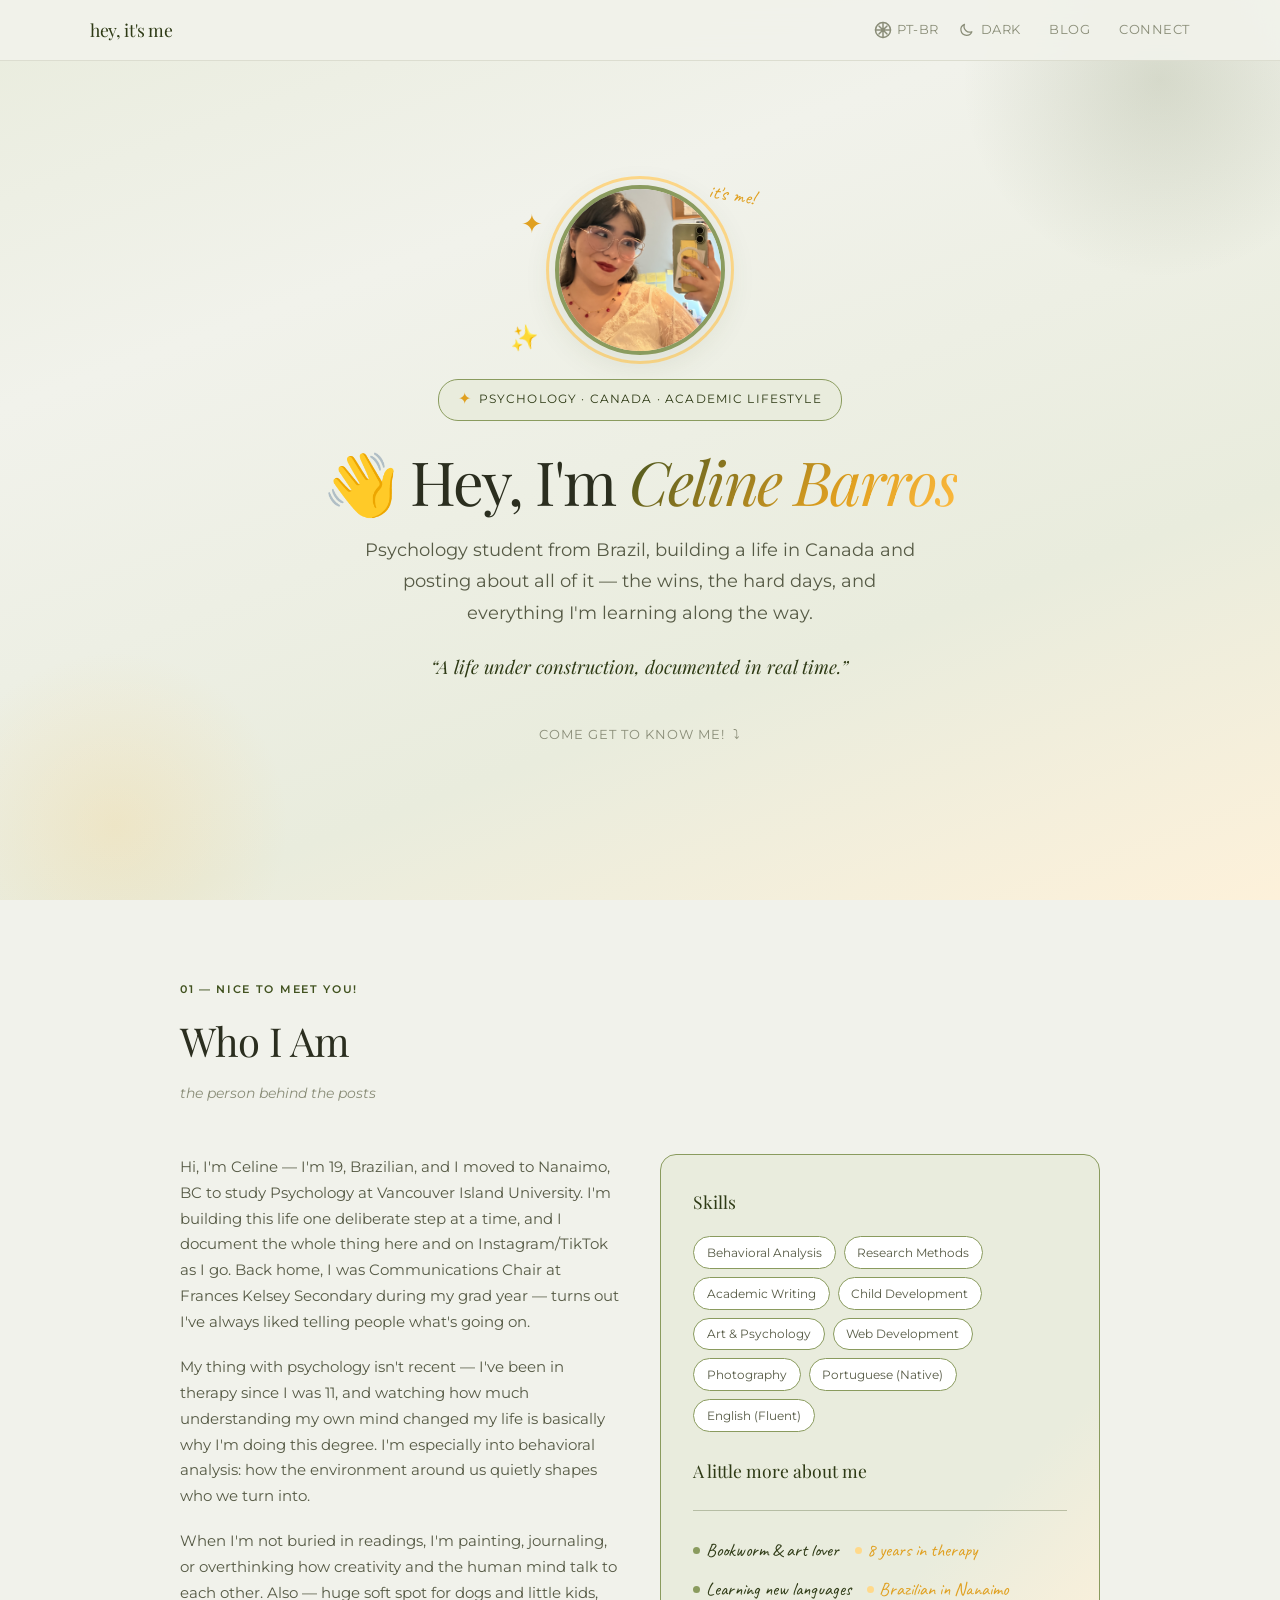
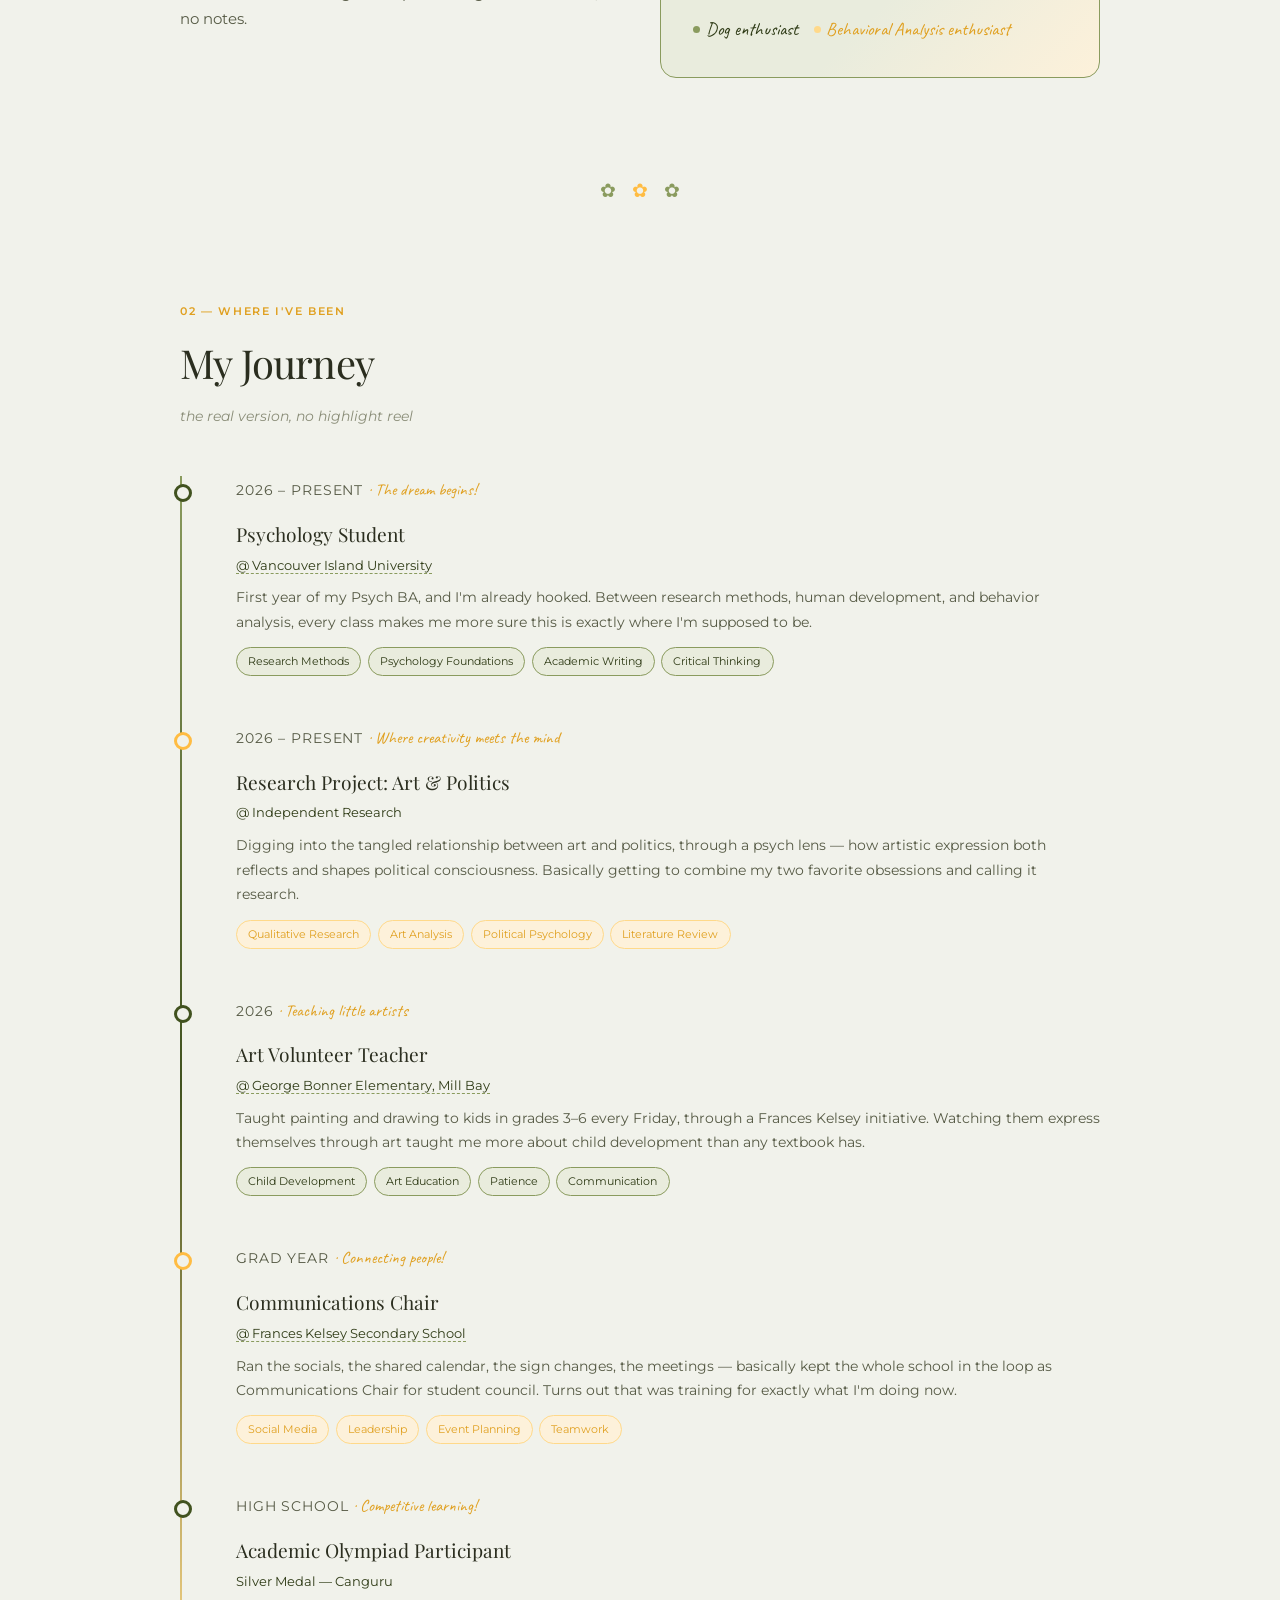
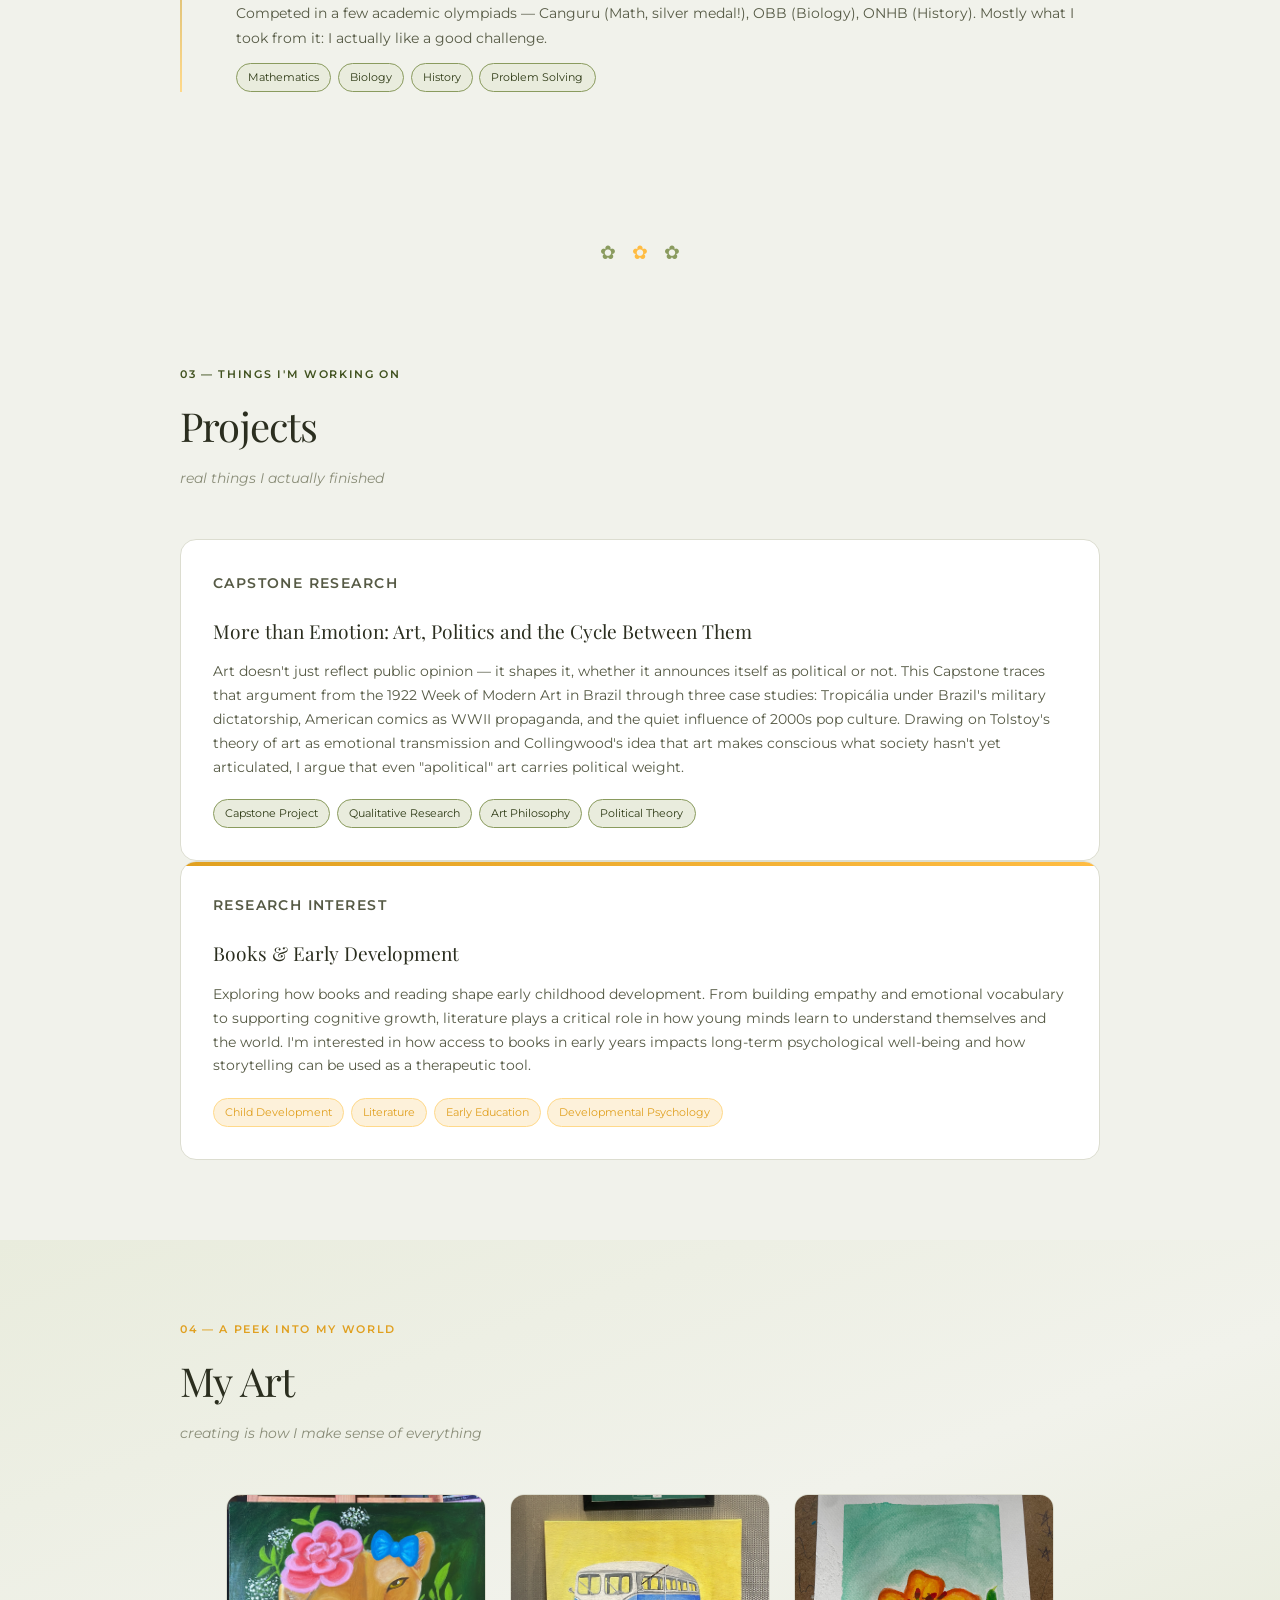
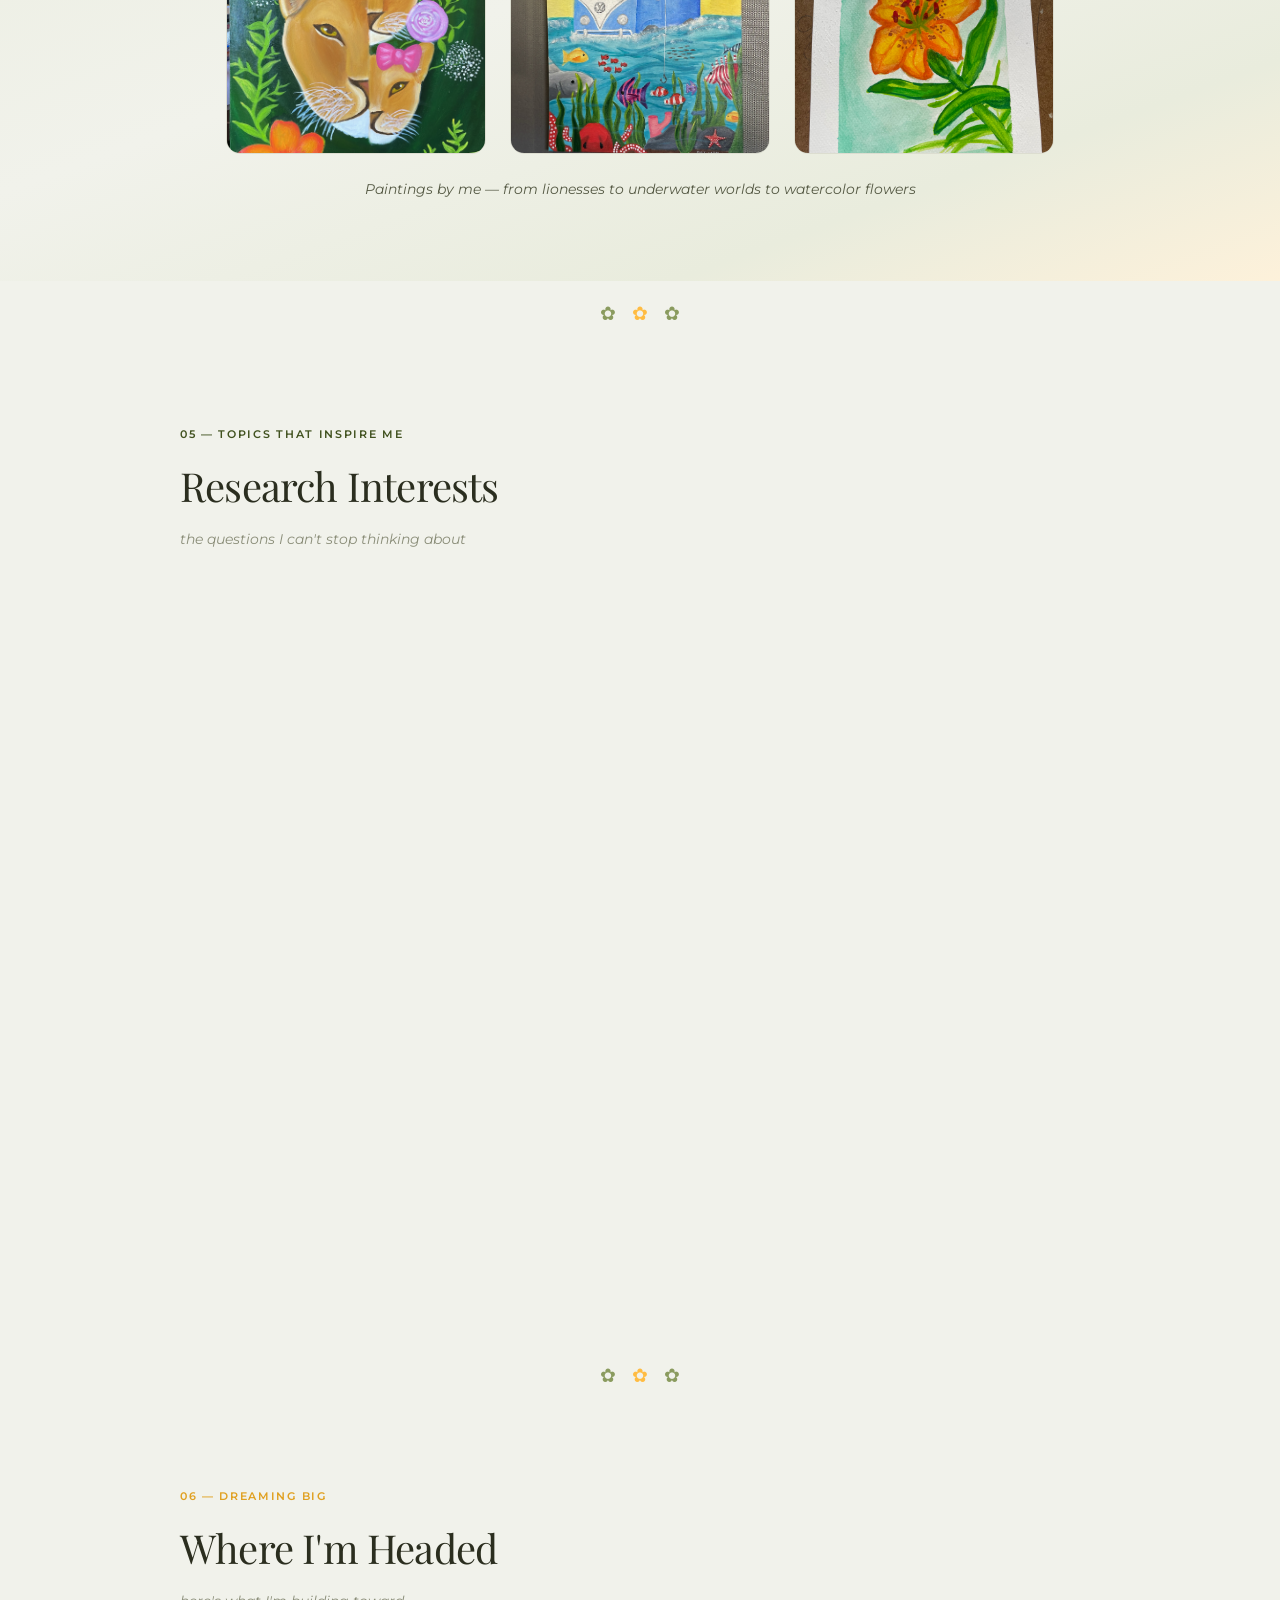
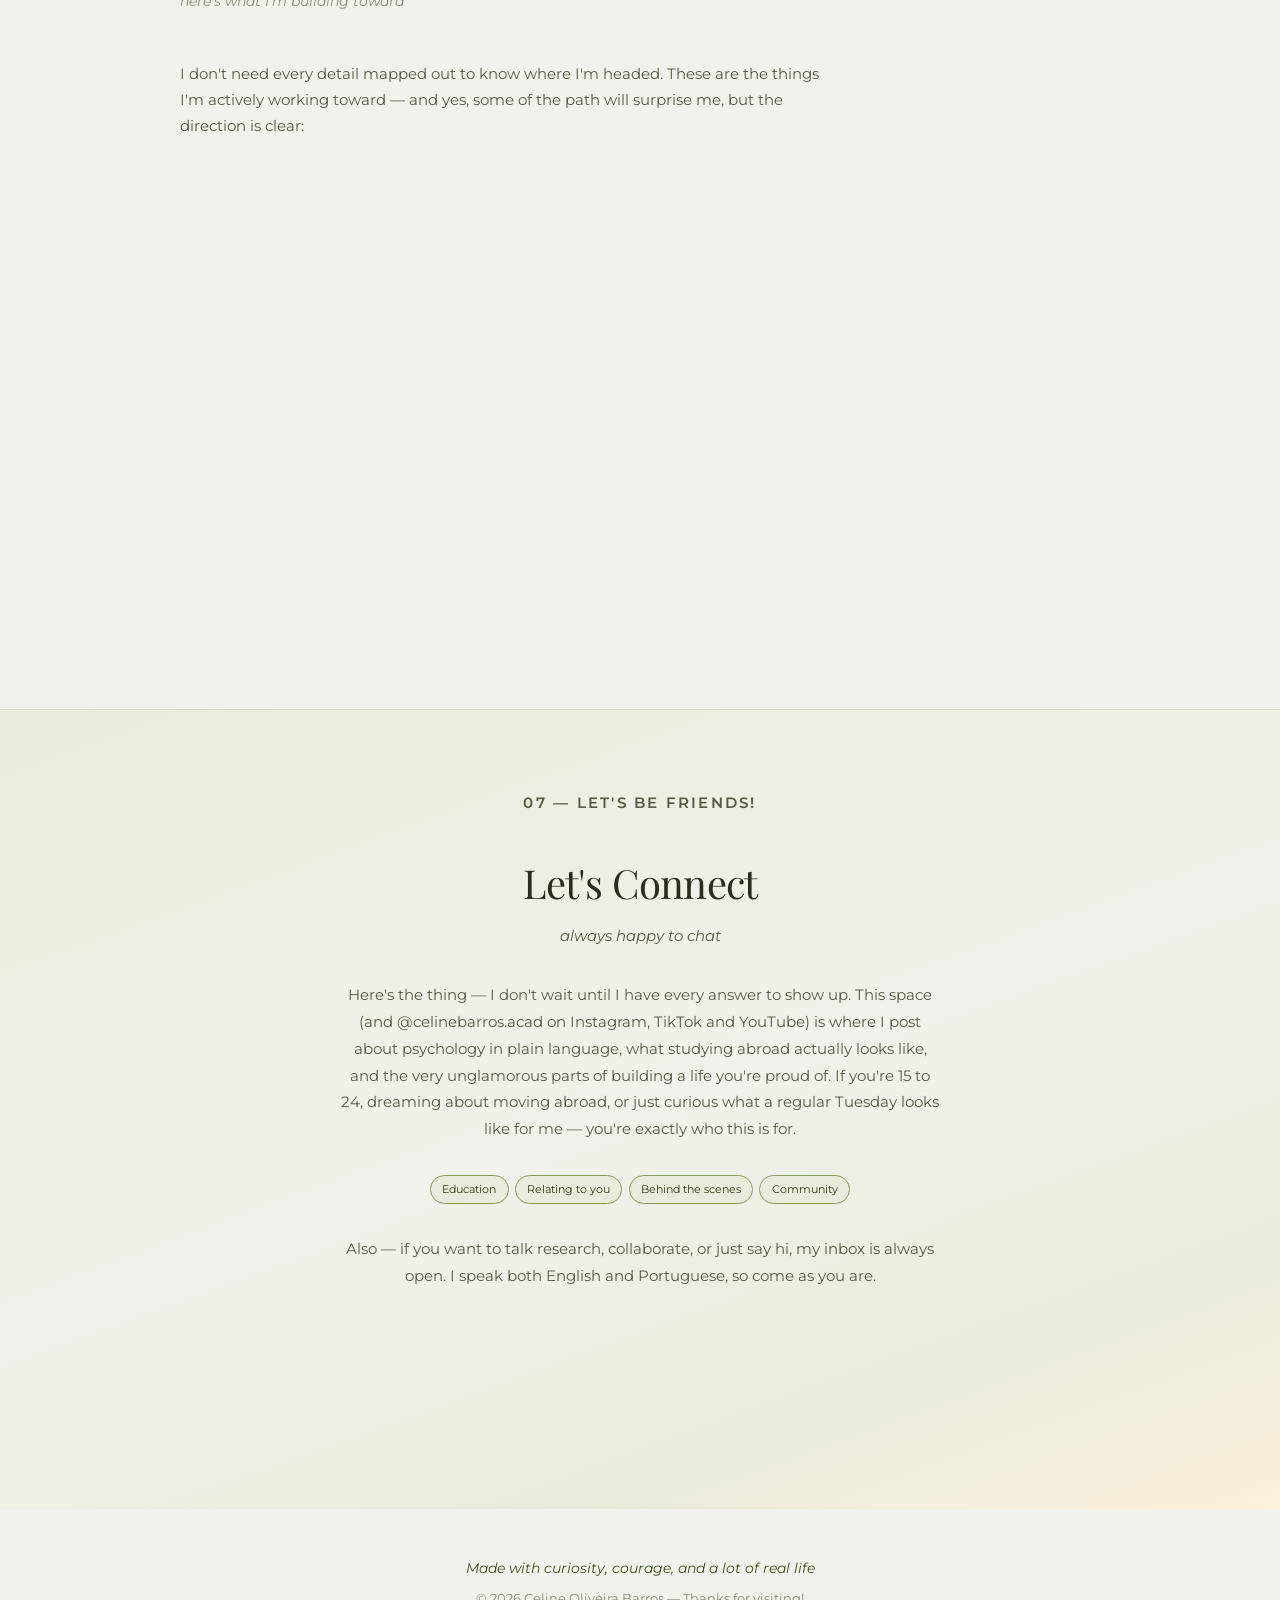
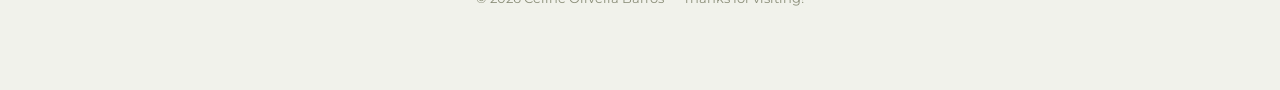
==== commit 8e49ea26: "Make the site feel more alive and more Celine Add movement (staggered hero entrance, floating backgr" ====
--- a/index.html
+++ b/index.html
@@ -22,6 +22,16 @@
     -webkit-font-smoothing: antialiased;
   }
 
+  /* Scroll-reveal base state (class-based, not inline, so hover transforms below still win) */
+  .reveal {
+    opacity: 0; transform: translateY(24px);
+    transition: opacity 0.6s ease, transform 0.6s ease;
+  }
+  .reveal.is-visible { opacity: 1; transform: translateY(0); }
+  @media (prefers-reduced-motion: reduce) {
+    .reveal { opacity: 1; transform: none; transition: none; }
+  }
+
   /* === NAV === */
   nav {
     position: fixed; top: 0; left: 0; right: 0; z-index: 100;
@@ -114,65 +124,157 @@
     content: ''; position: absolute; top: -120px; right: -80px;
     width: 400px; height: 400px; border-radius: 50%;
     background: radial-gradient(circle, rgba(65,82,31,0.15) 0%, transparent 70%);
+    animation: float-blob 9s ease-in-out infinite;
   }
   .hero::after {
     content: ''; position: absolute; bottom: -100px; left: -60px;
     width: 350px; height: 350px; border-radius: 50%;
-    background: radial-gradient(circle, rgba(65,82,31,0.12) 0%, transparent 70%);
+    background: radial-gradient(circle, rgba(255,188,66,0.16) 0%, transparent 70%);
+    animation: float-blob 11s ease-in-out infinite reverse;
+  }
+  @keyframes float-blob {
+    0%, 100% { transform: translate(0, 0) scale(1); }
+    50% { transform: translate(-18px, 22px) scale(1.06); }
+  }
+  @media (prefers-reduced-motion: reduce) {
+    .hero::before, .hero::after { animation: none; }
   }
   .hero-inner { max-width: 800px; text-align: center; position: relative; z-index: 1; }
+  .hero-photo-wrap {
+    position: relative; width: 170px; margin: 0 auto 1.5rem;
+    animation: photo-breathe 6s ease-in-out infinite;
+  }
+  @keyframes photo-breathe {
+    0%, 100% { transform: scale(1); }
+    50% { transform: scale(1.015); }
+  }
   .hero-photo {
     width: 170px; height: 170px; border-radius: 50%;
     border: 4px solid var(--sage-light);
-    margin: 0 auto 1.5rem; overflow: hidden;
+    margin: 0 auto; overflow: hidden;
     background: var(--sage-pale);
     display: flex; align-items: center; justify-content: center;
-    box-shadow: 0 8px 32px var(--shadow);
+    box-shadow: 0 8px 32px var(--shadow), 0 0 0 6px var(--cream), 0 0 0 9px var(--lavender-light);
+    transition: transform 0.4s ease, border-color 0.4s ease, box-shadow 0.4s ease;
+  }
+  .hero-photo:hover {
+    transform: rotate(-4deg) scale(1.04);
+    border-color: var(--lavender);
+    box-shadow: 0 8px 32px var(--shadow), 0 0 0 6px var(--cream), 0 0 0 9px var(--sage-light);
   }
   .hero-photo img { width: 100%; height: 100%; object-fit: cover; }
   .hero-photo .placeholder-text {
     font-size: 0.7rem; color: var(--ink-muted);
     text-align: center; padding: 0.5rem;
   }
+  .hero-sticker {
+    position: absolute; top: -6px; right: -30px;
+    font-family: var(--font-hand); font-size: 1.2rem;
+    color: var(--lavender-deep);
+    transform: rotate(9deg);
+    pointer-events: none;
+    animation: sticker-wiggle 5s ease-in-out infinite;
+  }
+  @keyframes sticker-wiggle {
+    0%, 100% { transform: rotate(9deg); }
+    50% { transform: rotate(14deg) translateY(-2px); }
+  }
+  .hero-doodle {
+    position: absolute; pointer-events: none;
+    font-family: var(--font-hand);
+    color: var(--sage);
+  }
+  .hero-doodle--star {
+    top: 18px; left: -34px; font-size: 1.6rem;
+    color: var(--lavender-deep);
+    animation: doodle-twinkle 3s ease-in-out infinite;
+  }
+  .hero-doodle--swirl {
+    bottom: -4px; left: -46px; font-size: 1.5rem;
+    transform: rotate(-12deg);
+    animation: sticker-wiggle 6s ease-in-out infinite 0.4s;
+  }
+  @keyframes doodle-twinkle {
+    0%, 100% { opacity: 0.55; transform: scale(0.9) rotate(-6deg); }
+    50% { opacity: 1; transform: scale(1.1) rotate(6deg); }
+  }
+  @media (prefers-reduced-motion: reduce) {
+    .hero-sticker, .hero-doodle, .hero-photo-wrap { animation: none; }
+  }
+  .hero-wave {
+    display: inline-block;
+    animation: wave-hand 2.4s ease-in-out infinite;
+    transform-origin: 70% 70%;
+  }
+  @keyframes wave-hand {
+    0%, 60%, 100% { transform: rotate(0deg); }
+    10% { transform: rotate(14deg); }
+    20% { transform: rotate(-8deg); }
+    30% { transform: rotate(14deg); }
+    40% { transform: rotate(-4deg); }
+    50% { transform: rotate(10deg); }
+  }
+  @media (prefers-reduced-motion: reduce) {
+    .hero-wave { animation: none; }
+  }
   .hero-badge {
-    display: inline-block; font-size: 0.72rem;
+    display: inline-flex; align-items: center; gap: 0.4rem;
+    font-size: 0.72rem;
     letter-spacing: 0.1em; text-transform: uppercase;
     color: var(--sage-deep);
     background: var(--sage-pale); border: 1px solid var(--sage-light);
     padding: 0.4rem 1.2rem; border-radius: 20px; margin-bottom: 1.5rem;
+    opacity: 0; animation: hero-rise 0.7s ease 0.05s forwards;
+  }
+  .hero-badge .sparkle {
+    color: var(--lavender-deep); font-family: var(--font-hand);
+    font-size: 1rem; animation: doodle-twinkle 2.2s ease-in-out infinite;
   }
   .hero h1 {
     font-family: var(--font-display);
     font-size: clamp(2.5rem, 6vw, 3.8rem);
     font-weight: 400; line-height: 1.2;
     letter-spacing: -0.03em; margin-bottom: 1rem;
+    opacity: 0; animation: hero-rise 0.7s ease 0.18s forwards;
   }
   .hero h1 em {
     font-style: italic;
-    background: linear-gradient(135deg, var(--sage) 0%, var(--sage-deep) 60%, var(--lavender) 100%);
+    background: linear-gradient(135deg, var(--sage) 0%, var(--lavender-deep) 65%, var(--lavender) 100%);
     -webkit-background-clip: text; -webkit-text-fill-color: transparent;
     background-clip: text;
   }
   .hero-subtitle {
     font-size: 1.1rem; color: var(--ink-light);
     max-width: 560px; margin: 0 auto 1.5rem; line-height: 1.8;
+    opacity: 0; animation: hero-rise 0.7s ease 0.3s forwards;
   }
   .hero-quote {
     font-family: var(--font-display); font-style: italic;
     font-size: 1.15rem; color: var(--sage-deep);
     max-width: 480px; margin: 0 auto 2.5rem; line-height: 1.5;
+    opacity: 0; animation: hero-rise 0.7s ease 0.42s forwards;
   }
   .hero-scroll {
     font-size: 0.8rem; color: var(--ink-muted); text-decoration: none;
     letter-spacing: 0.08em; text-transform: uppercase;
     display: inline-flex; align-items: center; gap: 0.5rem;
     transition: color 0.3s;
+    opacity: 0; animation: hero-rise 0.7s ease 0.54s forwards;
   }
   .hero-scroll:hover { color: var(--sage-deep); }
   .hero-scroll .arrow { display: inline-block; animation: bounce 2s infinite; }
   @keyframes bounce {
     0%, 100% { transform: translateY(0); }
     50% { transform: translateY(5px); }
+  }
+  @keyframes hero-rise {
+    from { opacity: 0; transform: translateY(14px); }
+    to { opacity: 1; transform: translateY(0); }
+  }
+  @media (prefers-reduced-motion: reduce) {
+    .hero-badge, .hero h1, .hero-subtitle, .hero-quote, .hero-scroll {
+      animation: none; opacity: 1;
+    }
   }
 
   /* === SECTIONS === */
@@ -183,6 +285,7 @@
     text-transform: uppercase; color: var(--sage);
     margin-bottom: 0.5rem; font-weight: 600;
   }
+  .section-label.label-amber { color: var(--lavender-deep); }
   .section-title {
     font-family: var(--font-display);
     font-size: clamp(1.8rem, 4vw, 2.5rem);
@@ -216,20 +319,29 @@
     font-size: 0.78rem; color: var(--ink-light);
     background: var(--warm-white); border: 1px solid var(--sage-light);
     padding: 0.3rem 0.8rem; border-radius: 20px;
+    transition: transform 0.25s ease, box-shadow 0.25s ease;
+  }
+  .skill-list li:hover {
+    transform: translateY(-2px) rotate(-1deg);
+    box-shadow: 0 4px 12px var(--shadow);
   }
   .about-traits {
-    display: flex; flex-wrap: wrap; gap: 0.5rem;
+    display: flex; flex-wrap: wrap; gap: 0.5rem 1rem;
     margin-top: 1.5rem; padding-top: 1.5rem;
     border-top: 1px solid rgba(65,82,31,0.3);
   }
   .trait {
-    font-size: 0.76rem; color: var(--ink-muted);
+    font-family: var(--font-hand);
+    font-size: 1.15rem; color: var(--sage-deep);
     display: flex; align-items: center; gap: 0.35rem;
-  }
+    transition: transform 0.25s ease;
+  }
+  .trait:hover { transform: rotate(-2deg) scale(1.05); }
   .trait::before {
     content: ''; width: 7px; height: 7px; border-radius: 50%;
   }
   .trait:nth-child(odd)::before { background: var(--sage-light); }
+  .trait:nth-child(even) { color: var(--lavender-deep); }
   .trait:nth-child(even)::before { background: var(--lavender-light); }
 
   /* === TIMELINE === */
@@ -256,8 +368,9 @@
     letter-spacing: 0.06em; text-transform: uppercase; margin-bottom: 0.3rem;
   }
   .timeline-date-note {
-    font-size: 0.72rem; color: var(--sage);
-    font-style: italic; text-transform: none; letter-spacing: normal;
+    font-family: var(--font-hand);
+    font-size: 1.05rem; color: var(--lavender-deep);
+    font-style: normal; text-transform: none; letter-spacing: normal;
   }
   .timeline-item h3 {
     font-family: var(--font-display);
@@ -275,13 +388,17 @@
     border-color: var(--sage); color: var(--sage);
   }
   .timeline-item p { font-size: 0.9rem; color: var(--ink-light); margin-bottom: 0.8rem; }
+  .timeline-item { transition: transform 0.3s ease; }
+  .timeline-item:hover { transform: translateX(4px); }
   .tag-list { display: flex; flex-wrap: wrap; gap: 0.4rem; }
-  .tag-list span {
+  .tag-list > span {
     font-size: 0.7rem; color: var(--sage-deep);
     background: var(--sage-pale); padding: 0.25rem 0.7rem;
     border-radius: 20px; border: 1px solid var(--sage-light);
-  }
-  .tag-list.lavender span {
+    display: inline-block; transition: transform 0.25s ease;
+  }
+  .tag-list > span:hover { transform: translateY(-2px) rotate(-2deg); }
+  .tag-list.lavender > span {
     color: var(--lavender-deep); background: var(--lavender-pale);
     border-color: var(--lavender-light);
   }
@@ -302,11 +419,14 @@
     background: linear-gradient(90deg, var(--sage) 0%, var(--sage-light) 100%);
   }
   .project-card:last-child::before {
-    background: linear-gradient(90deg, var(--sage) 0%, var(--sage-deep) 100%);
+    background: linear-gradient(90deg, var(--lavender-deep) 0%, var(--lavender) 100%);
   }
   .project-card:hover {
-    transform: translateY(-4px);
+    transform: translateY(-4px) rotate(-0.6deg);
     box-shadow: 0 12px 40px var(--shadow);
+  }
+  .project-card:last-child:hover {
+    transform: translateY(-4px) rotate(0.6deg);
   }
   .project-type {
     font-size: 0.7rem; letter-spacing: 0.1em;
@@ -358,9 +478,10 @@
     transition: transform 0.3s, box-shadow 0.3s;
   }
   .research-card:hover {
-    transform: translateY(-3px);
+    transform: translateY(-3px) rotate(-0.5deg);
     box-shadow: 0 8px 28px var(--shadow);
   }
+  .research-card:nth-child(even):hover { transform: translateY(-3px) rotate(0.5deg); }
   .card-label {
     font-size: 0.7rem; letter-spacing: 0.1em;
     text-transform: uppercase; color: var(--sage); margin-bottom: 0.5rem;
@@ -387,10 +508,11 @@
     transition: border-color 0.3s, transform 0.3s;
   }
   .goal-item:hover {
-    transform: translateY(-2px);
-  }
+    transform: translateY(-3px) rotate(-0.5deg);
+  }
+  .goal-item:nth-child(even):hover { transform: translateY(-3px) rotate(0.5deg); }
   .goal-item:nth-child(odd):hover { border-color: var(--sage-light); }
-  .goal-item:nth-child(even):hover { border-color: var(--sage-light); }
+  .goal-item:nth-child(even):hover { border-color: var(--lavender-light); }
   .goal-item h3 {
     font-family: var(--font-display);
     font-size: 1rem; font-weight: 400; margin-bottom: 0.5rem;
@@ -443,8 +565,24 @@
   /* === FUN DECORATIVE BITS === */
   .fun-divider {
     text-align: center; padding: 1rem 0;
-    font-size: 1.2rem; letter-spacing: 1rem;
+    font-size: 1.2rem;
+  }
+  .fun-divider span {
+    display: inline-block; margin: 0 0.5rem;
     color: var(--sage-light);
+    animation: flower-sway 4s ease-in-out infinite;
+  }
+  .fun-divider span:nth-child(2) {
+    color: var(--lavender);
+    animation-delay: 0.6s;
+  }
+  .fun-divider span:nth-child(3) { animation-delay: 1.2s; }
+  @keyframes flower-sway {
+    0%, 100% { transform: rotate(0deg) translateY(0); }
+    50% { transform: rotate(12deg) translateY(-3px); }
+  }
+  @media (prefers-reduced-motion: reduce) {
+    .fun-divider span { animation: none; }
   }
 
   /* ===== LANGUAGE TOGGLE ===== */
@@ -608,14 +746,20 @@
 <!-- HERO -->
 <section class="hero" id="hero">
   <div class="hero-inner">
-    <div class="hero-photo">
-      <img src="images/profile.jpg" alt="Celine Oliveira Barros">
+    <div class="hero-photo-wrap">
+      <div class="hero-photo">
+        <img src="images/profile.jpg" alt="Celine Oliveira Barros">
+      </div>
+      <span class="hero-sticker" aria-hidden="true"><span data-en>it's me!</span><span data-pt>sou eu!</span></span>
+      <span class="hero-doodle hero-doodle--star" aria-hidden="true">&#10022;</span>
+      <span class="hero-doodle hero-doodle--swirl" aria-hidden="true">&#10024;</span>
     </div>
     <span class="hero-badge">
+      <span class="sparkle" aria-hidden="true">&#10022;</span>
       <span data-en>Psychology · Canada · Academic Lifestyle</span>
       <span data-pt>Psicologia · Canadá · Lifestyle Acadêmico</span>
     </span>
-    <h1><span data-en>Hey, I'm </span><span data-pt>Oi, eu sou </span><em>Celine Barros</em></h1>
+    <h1><span class="hero-wave" aria-hidden="true">&#128075;</span> <span data-en>Hey, I'm </span><span data-pt>Oi, eu sou </span><em>Celine Barros</em></h1>
     <p class="hero-subtitle">
       <span data-en>Psychology student from Brazil, building a life in Canada and posting about all of it — the wins, the hard days, and everything I'm learning along the way.</span>
       <span data-pt>Estudante de psicologia, brasileira construindo uma vida no Canadá — e postando sobre tudo isso, as conquistas, os dias difíceis e tudo que vou aprendendo pelo caminho.</span>
@@ -673,12 +817,12 @@
   </div>
 </section>
 
-<div class="fun-divider">&#10047; &#10047; &#10047;</div>
+<div class="fun-divider" aria-hidden="true"><span>&#10047;</span><span>&#10047;</span><span>&#10047;</span></div>
 
 <!-- JOURNEY -->
 <section id="journey">
   <div class="section-inner">
-    <p class="section-label"><span data-en>02 &mdash; where I've been</span><span data-pt>02 &mdash; por onde passei</span></p>
+    <p class="section-label label-amber"><span data-en>02 &mdash; where I've been</span><span data-pt>02 &mdash; por onde passei</span></p>
     <h2 class="section-title"><span data-en>My Journey</span><span data-pt>Minha Trajetória</span></h2>
     <p class="section-subtitle"><span data-en>the real version, no highlight reel</span><span data-pt>a versão real, sem filtro de destaques</span></p>
 
@@ -756,7 +900,7 @@
   </div>
 </section>
 
-<div class="fun-divider">&#10047; &#10047; &#10047;</div>
+<div class="fun-divider" aria-hidden="true"><span>&#10047;</span><span>&#10047;</span><span>&#10047;</span></div>
 
 <!-- PROJECTS -->
 <section id="projects">
@@ -797,7 +941,7 @@
 <!-- ART -->
 <section id="art" style="background: linear-gradient(160deg, var(--sage-pale) 0%, var(--cream) 50%, var(--sage-pale) 80%, var(--lavender-pale) 100%);">
   <div class="section-inner">
-    <p class="section-label"><span data-en>04 &mdash; a peek into my world</span><span data-pt>04 &mdash; uma espia da minha mundo</span></p>
+    <p class="section-label label-amber"><span data-en>04 &mdash; a peek into my world</span><span data-pt>04 &mdash; uma espia da minha mundo</span></p>
     <h2 class="section-title"><span data-en>My Art</span><span data-pt>Minha Arte</span></h2>
     <p class="section-subtitle"><span data-en>creating is how I make sense of everything</span><span data-pt>criar é como faço sentido de tudo</span></p>
 
@@ -816,7 +960,7 @@
   </div>
 </section>
 
-<div class="fun-divider">&#10047; &#10047; &#10047;</div>
+<div class="fun-divider" aria-hidden="true"><span>&#10047;</span><span>&#10047;</span><span>&#10047;</span></div>
 
 <!-- RESEARCH -->
 <section id="research">
@@ -864,12 +1008,12 @@
 </section>
 
 
-<div class="fun-divider">&#10047; &#10047; &#10047;</div>
+<div class="fun-divider" aria-hidden="true"><span>&#10047;</span><span>&#10047;</span><span>&#10047;</span></div>
 
 <!-- GOALS -->
 <section id="goals">
   <div class="section-inner">
-    <p class="section-label"><span data-en>06 &mdash; dreaming big</span><span data-pt>06 &mdash; sonhando grande</span></p>
+    <p class="section-label label-amber"><span data-en>06 &mdash; dreaming big</span><span data-pt>06 &mdash; sonhando grande</span></p>
     <h2 class="section-title"><span data-en>Where I'm Headed</span><span data-pt>Para Onde Estou Indo</span></h2>
     <p class="section-subtitle"><span data-en>here's what I'm building toward</span><span data-pt>é essa a direção que eu tô construindo</span></p>
 
@@ -935,7 +1079,7 @@
         <a href="mailto:celine.barros22@gmail.com" class="connect-btn sage">&#9993; <span data-en>Email Me</span><span data-pt>Me Envie um Email</span></a>
         <a href="https://instagram.com/celinebarros.acad" target="_blank" rel="noopener" class="connect-btn lavender">Instagram</a>
         <a href="https://tiktok.com/@celinebarros.acad" target="_blank" rel="noopener" class="connect-btn lavender">TikTok</a>
-        <a href="https://youtube.com/@celinebarros.acad" target="_blank" rel="noopener" class="connect-btn lavender">YouTube</a>
+        <a href="https://www.youtube.com/@celinebarros.acad22" target="_blank" rel="noopener" class="connect-btn lavender">YouTube</a>
         <a href="resume.html" target="_blank" class="connect-btn">&#8595; <span data-en>View Resume</span><span data-pt>Ver Currículo</span></a>
       </div>
     </div>
@@ -956,21 +1100,19 @@
     });
   });
 
-  // Fade-in on scroll
+  // Fade-in on scroll (class-based so hover transforms defined in CSS still apply after reveal)
   const observer = new IntersectionObserver((entries) => {
     entries.forEach((entry, i) => {
       if (entry.isIntersecting) {
         entry.target.style.transitionDelay = (i * 0.05) + 's';
-        entry.target.style.opacity = '1';
-        entry.target.style.transform = 'translateY(0)';
+        entry.target.classList.add('is-visible');
+        observer.unobserve(entry.target);
       }
     });
   }, { threshold: 0.1 });
 
-  document.querySelectorAll('.timeline-item, .project-card, .research-card, .goal-item, .art-piece').forEach(el => {
-    el.style.opacity = '0';
-    el.style.transform = 'translateY(24px)';
-    el.style.transition = 'opacity 0.6s ease, transform 0.6s ease';
+  document.querySelectorAll('.timeline-item, .project-card, .research-card, .goal-item, .art-piece, .about-sidebar, .connect-buttons').forEach(el => {
+    el.classList.add('reveal');
     observer.observe(el);
   });
 </script>
--- a/css/theme.css
+++ b/css/theme.css
@@ -4,7 +4,7 @@
  * Brand palette: #41521F (olive) · #F1F2EB (cream) · #FFBC42 (amber) — celinebarros.acad brand book, 2026.
  */
 
-@import url('https://fonts.googleapis.com/css2?family=Playfair+Display:ital,wght@0,400;0,500;0,600;1,400;1,500&family=Montserrat:wght@400;500;600;700&display=swap');
+@import url('https://fonts.googleapis.com/css2?family=Playfair+Display:ital,wght@0,400;0,500;0,600;1,400;1,500&family=Montserrat:wght@400;500;600;700&family=Caveat:wght@500;600;700&display=swap');
 
 :root {
   color-scheme: light;
@@ -33,6 +33,7 @@
   --resume-page-shadow: rgba(0, 0, 0, 0.1);
   --font-display: 'Playfair Display', Georgia, 'Times New Roman', serif;
   --font-body: 'Montserrat', 'Segoe UI', Tahoma, Geneva, Verdana, sans-serif;
+  --font-hand: 'Caveat', 'Segoe Script', cursive;
 }
 
 html[data-theme='dark'] {
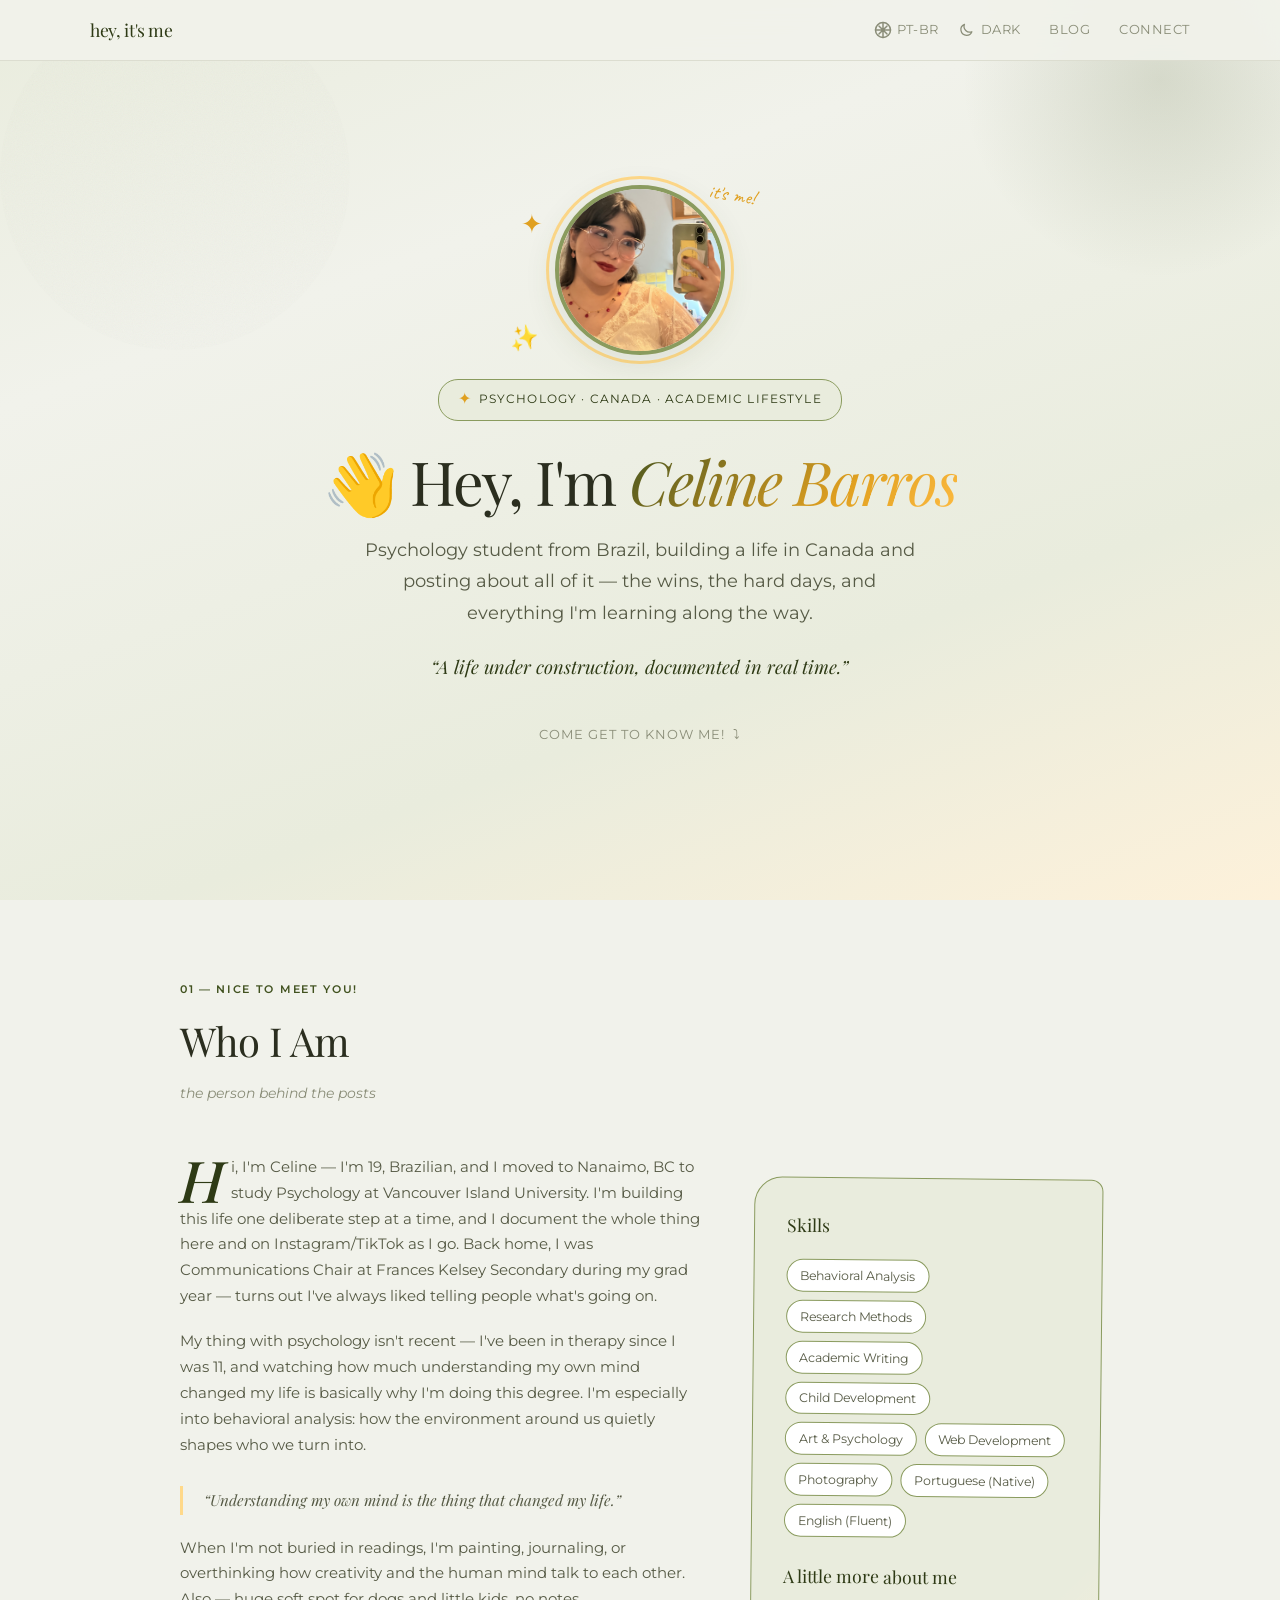
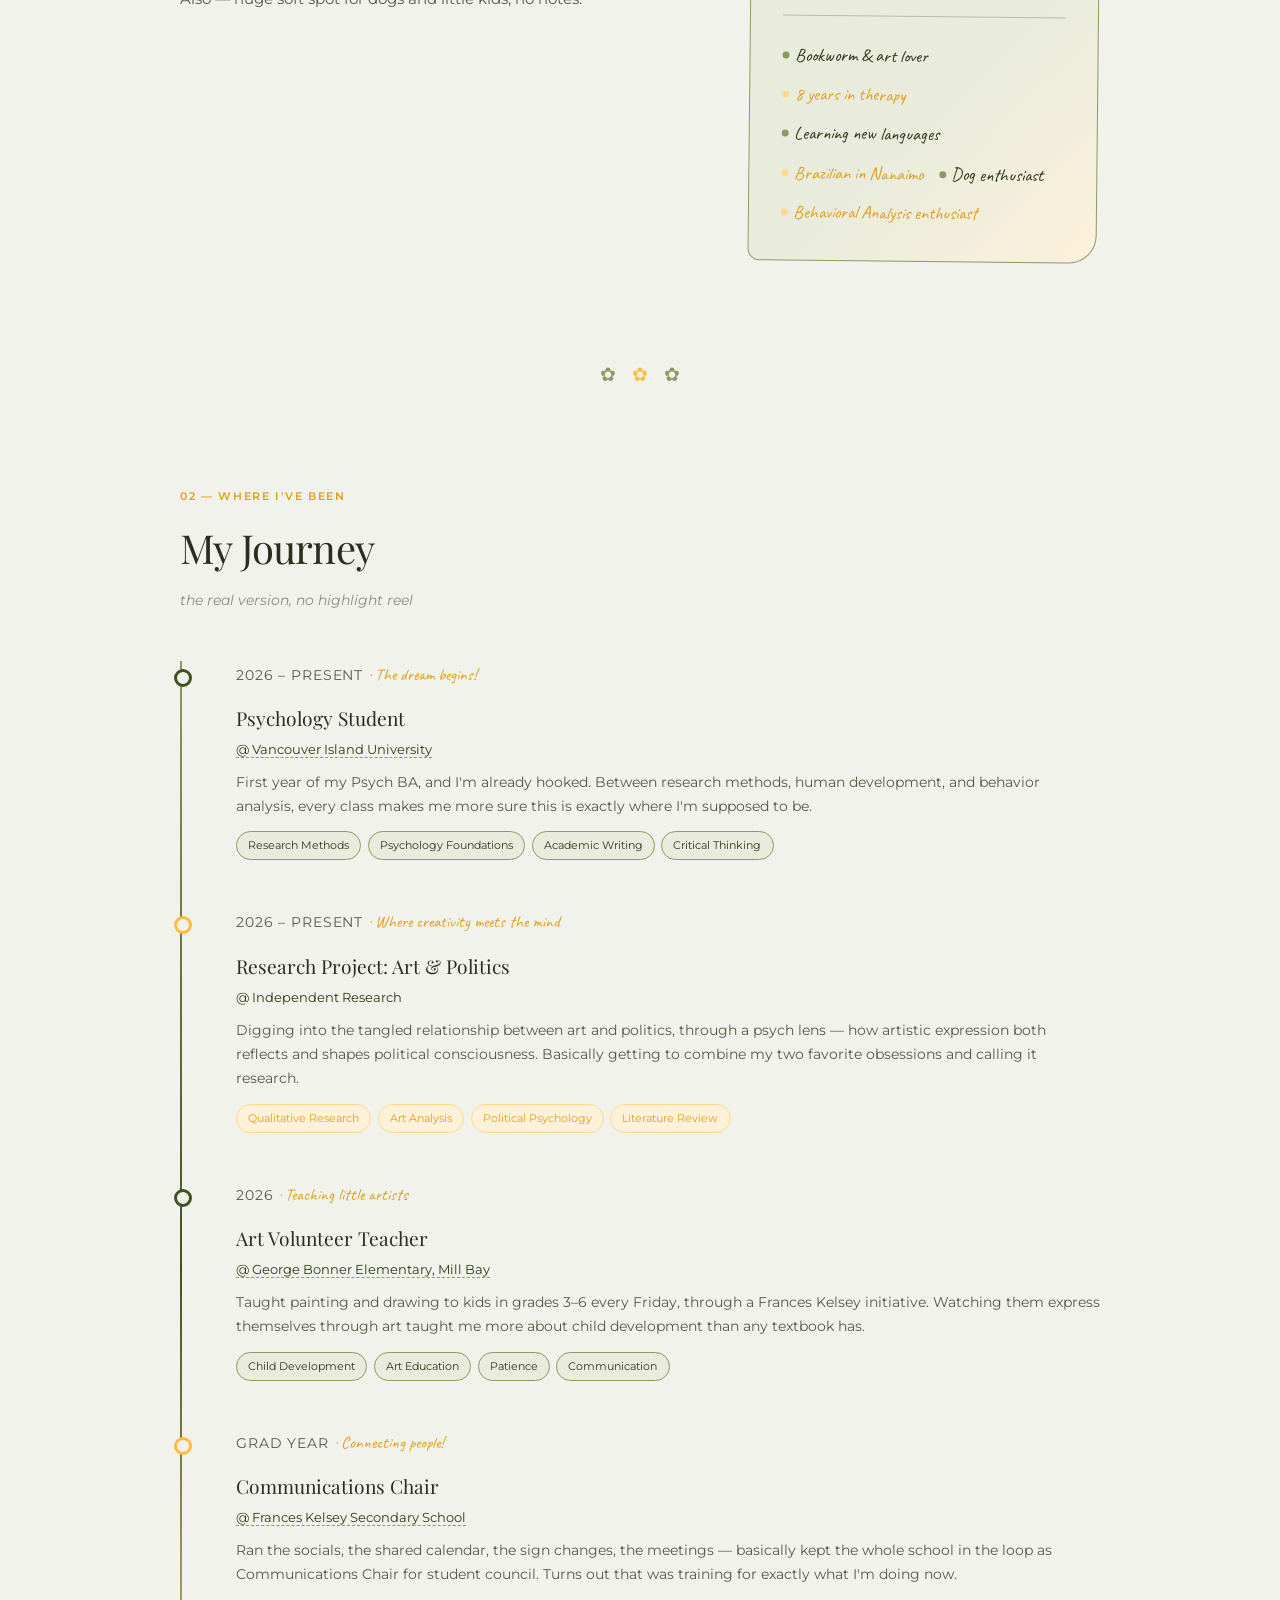
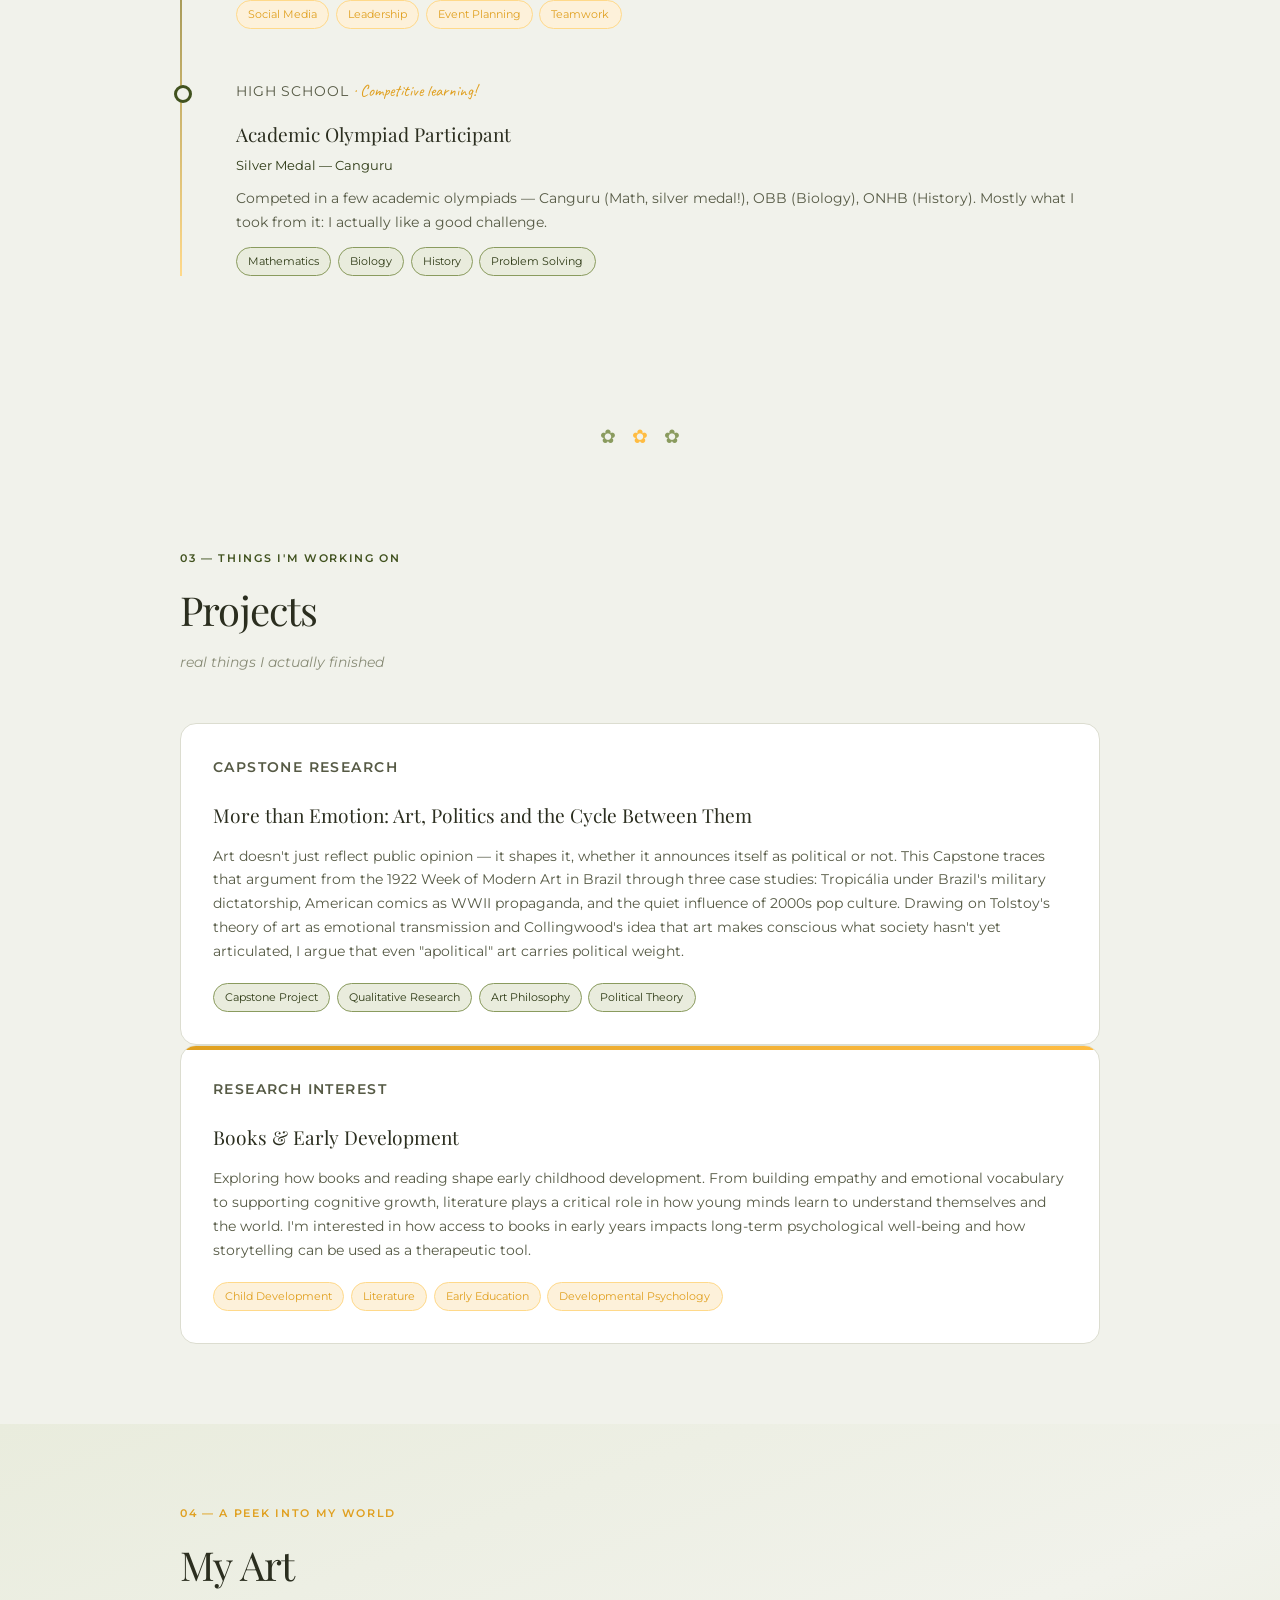
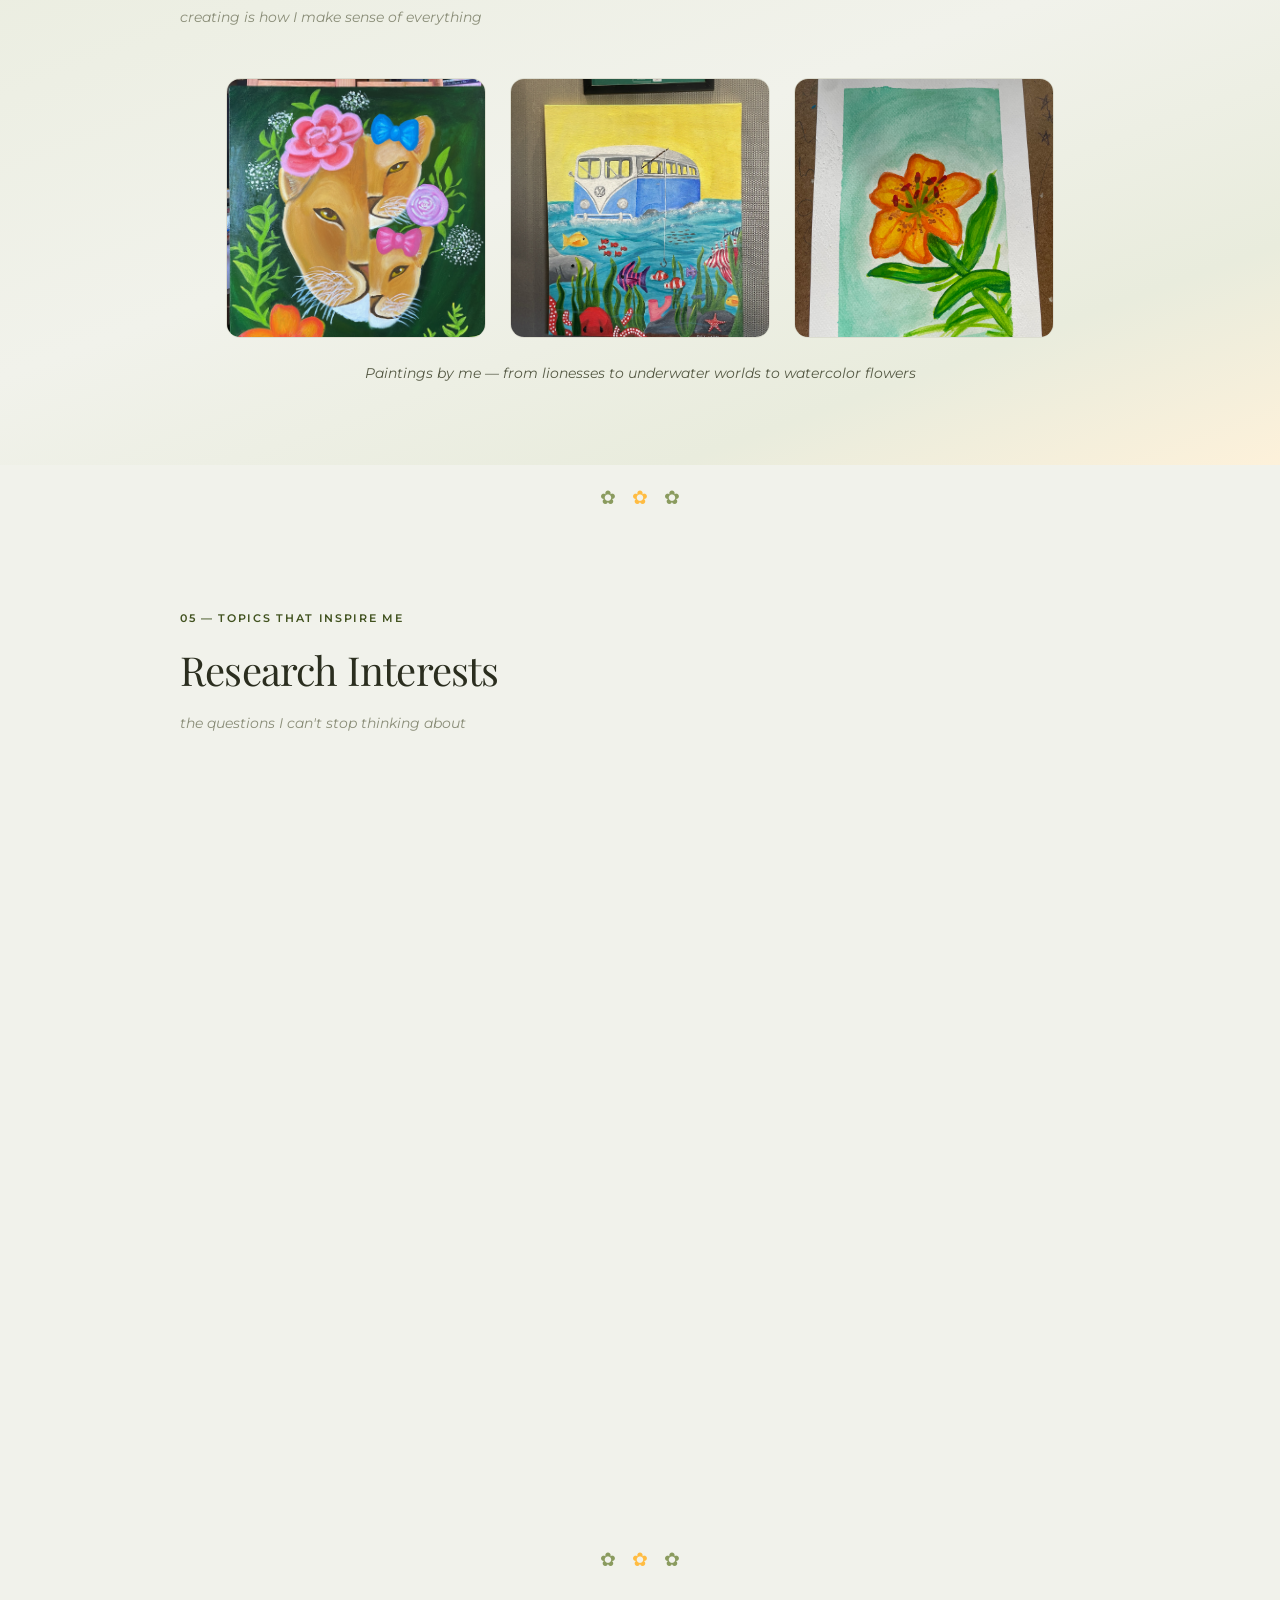
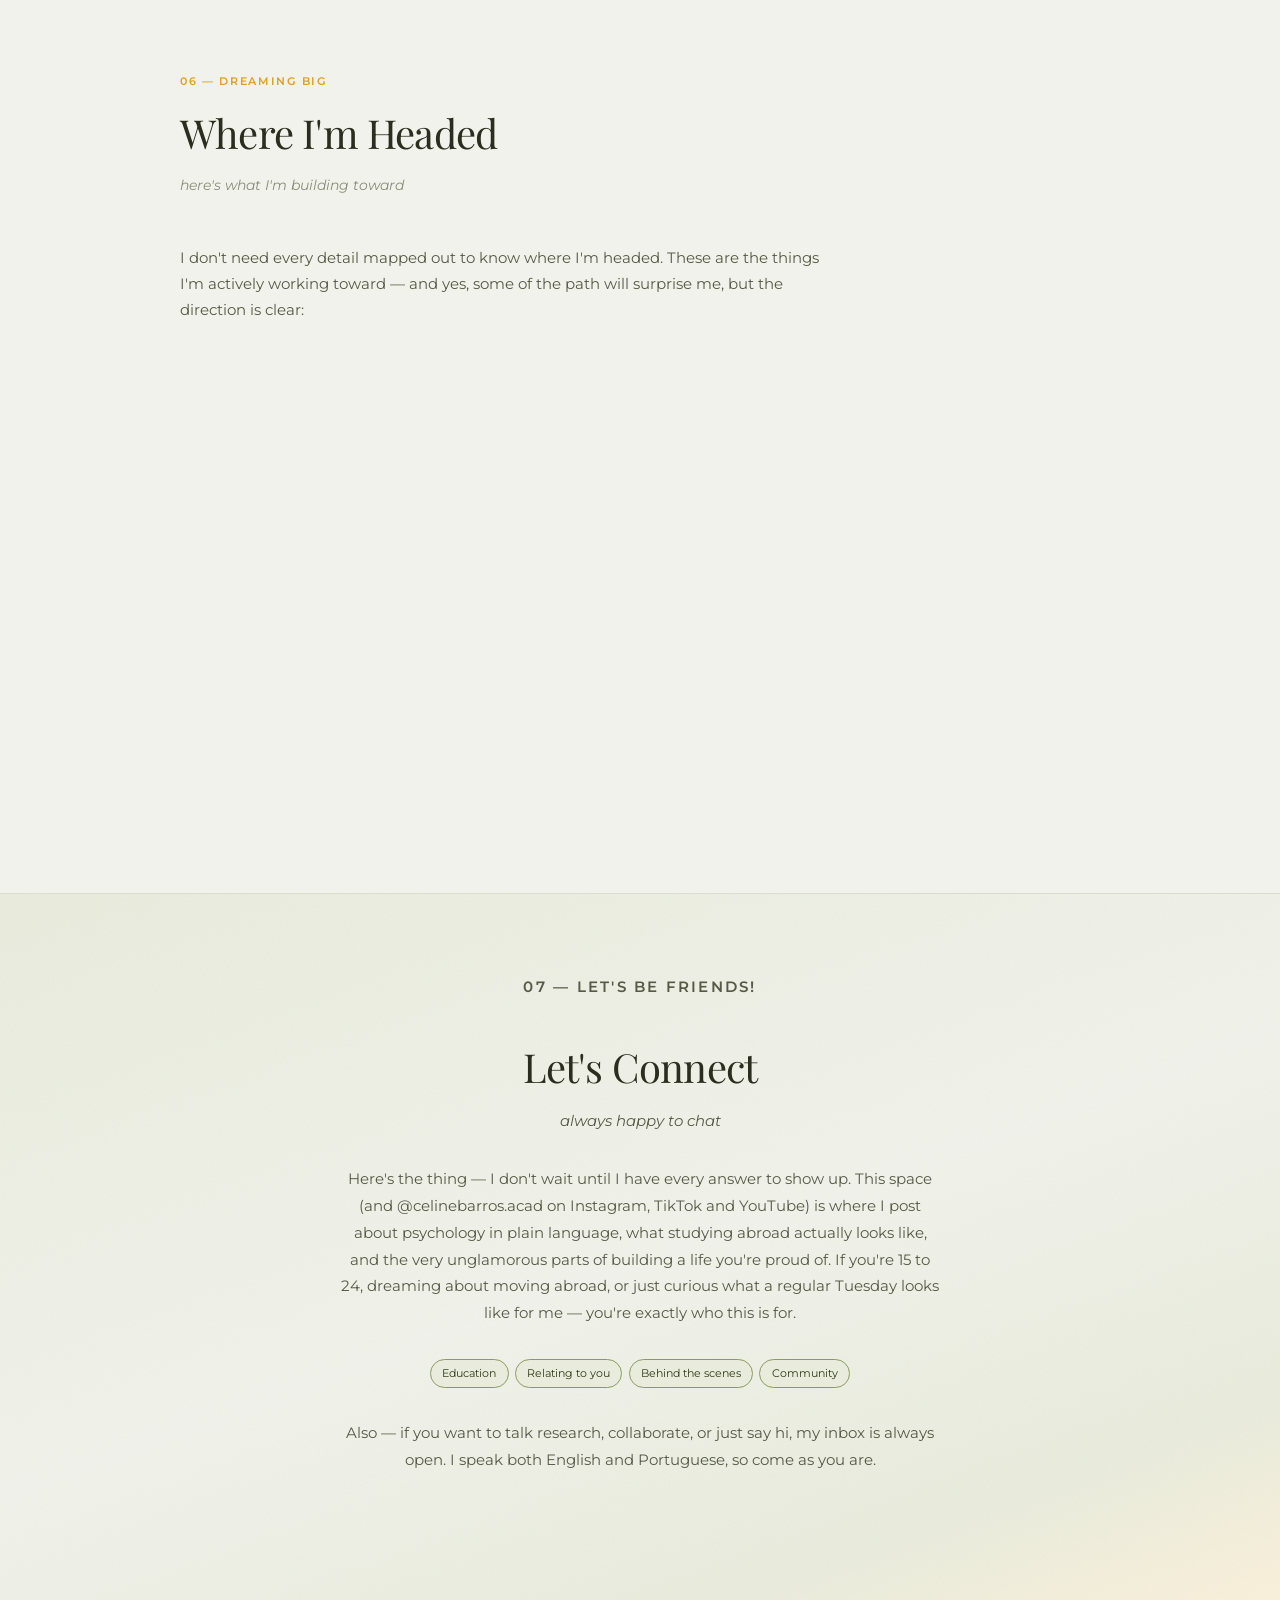
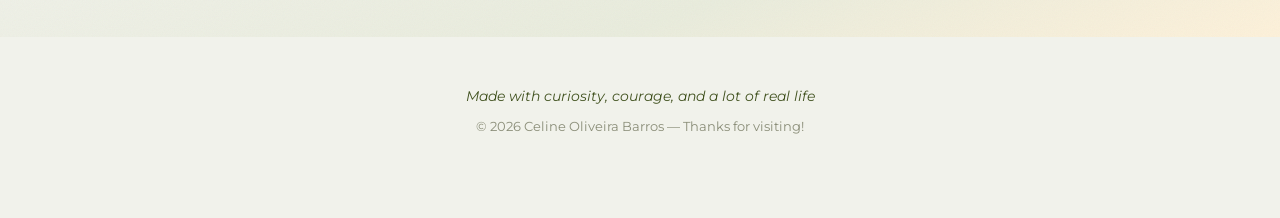
==== commit b9de56a9: "Add editorial touches and consolidate socials into a dropdown Pull in ui-ux-pro-max's editorial-grid" ====
--- a/index.html
+++ b/index.html
@@ -136,6 +136,16 @@
     0%, 100% { transform: translate(0, 0) scale(1); }
     50% { transform: translate(-18px, 22px) scale(1.06); }
   }
+  /* Subtle organic grain — nature-distilled texture, no external asset */
+  .grain::after {
+    content: '';
+    position: absolute; inset: 0; z-index: 0;
+    pointer-events: none;
+    opacity: 0.05;
+    mix-blend-mode: multiply;
+    background-image: url("data:image/svg+xml,%3Csvg xmlns='http://www.w3.org/2000/svg' width='140' height='140'%3E%3Cfilter id='n'%3E%3CfeTurbulence type='fractalNoise' baseFrequency='0.9' numOctaves='2' stitchTiles='stitch'/%3E%3C/filter%3E%3Crect width='100%25' height='100%25' filter='url(%23n)'/%3E%3C/svg%3E");
+  }
+  html[data-theme='dark'] .grain::after { opacity: 0.08; mix-blend-mode: overlay; }
   @media (prefers-reduced-motion: reduce) {
     .hero::before, .hero::after { animation: none; }
   }
@@ -298,17 +308,35 @@
 
   /* === ABOUT === */
   .about-grid {
-    display: grid; grid-template-columns: 1fr 1fr;
-    gap: 2.5rem; align-items: start;
+    display: grid; grid-template-columns: 1.2fr 0.8fr;
+    gap: 3rem; align-items: start;
   }
   .about-text p {
     color: var(--ink-light); margin-bottom: 1.2rem; font-size: 0.95rem;
+  }
+  .about-text .lead::first-letter {
+    font-family: var(--font-display);
+    font-size: 3.6rem; font-weight: 500; font-style: italic;
+    color: var(--sage-deep);
+    float: left; line-height: 0.8;
+    padding: 0.1rem 0.4rem 0 0;
+  }
+  .about-pull-quote {
+    font-family: var(--font-display); font-style: italic;
+    font-size: 1.3rem; line-height: 1.5; color: var(--lavender-deep);
+    border-left: 3px solid var(--lavender-light);
+    padding: 0.2rem 0 0.2rem 1.3rem;
+    margin: 1.8rem 0; max-width: 90%;
   }
   .about-sidebar {
     background: linear-gradient(135deg, var(--sage-pale) 0%, var(--sage-pale) 70%, var(--lavender-pale) 100%);
     border: 1px solid var(--sage-light);
-    border-radius: 16px; padding: 2rem;
-  }
+    border-radius: 28px 12px 28px 12px; padding: 2rem;
+    margin-top: 1.5rem;
+  }
+  /* Higher specificity than .reveal.is-visible so the static tilt survives the scroll-reveal class */
+  #about .about-sidebar { transform: rotate(0.6deg); }
+  #about .about-sidebar.is-visible { transform: rotate(0.6deg) translateY(0); }
   .about-sidebar h3 {
     font-family: var(--font-display);
     font-size: 1.1rem; font-weight: 400; margin-bottom: 1.2rem;
@@ -523,8 +551,9 @@
   .connect-section {
     background: linear-gradient(160deg, var(--sage-pale) 0%, var(--cream) 50%, var(--sage-pale) 80%, var(--lavender-pale) 100%);
     border-top: 1px solid var(--border);
-  }
-  .connect-inner { text-align: center; max-width: 600px; margin: 0 auto; }
+    position: relative; overflow: hidden;
+  }
+  .connect-inner { text-align: center; max-width: 600px; margin: 0 auto; position: relative; z-index: 1; }
   .connect-inner > p {
     font-size: 0.93rem; color: var(--ink-light);
     margin-bottom: 2rem; line-height: 1.8;
@@ -551,6 +580,42 @@
     background: var(--lavender); color: var(--sage-deep); border-color: var(--lavender);
   }
   .connect-btn.lavender:hover { background: var(--lavender-deep); }
+
+  /* === SOCIALS DROPDOWN === */
+  .connect-dropdown { position: relative; }
+  .connect-dropdown-trigger {
+    cursor: pointer; font: inherit;
+  }
+  .connect-dropdown-trigger .caret {
+    display: inline-block; font-size: 0.65rem;
+    transition: transform 0.25s ease;
+  }
+  .connect-dropdown.open .connect-dropdown-trigger .caret { transform: rotate(180deg); }
+  .connect-dropdown-menu {
+    position: absolute; top: calc(100% + 0.6rem); left: 50%;
+    transform: translate(-50%, -8px);
+    min-width: 170px; background: var(--warm-white);
+    border: 1px solid var(--border); border-radius: 16px;
+    padding: 0.5rem; box-shadow: 0 12px 32px var(--shadow);
+    display: flex; flex-direction: column; gap: 0.2rem;
+    opacity: 0; pointer-events: none;
+    transition: opacity 0.2s ease, transform 0.2s ease;
+    z-index: 20;
+  }
+  .connect-dropdown.open .connect-dropdown-menu {
+    opacity: 1; pointer-events: auto;
+    transform: translate(-50%, 0);
+  }
+  .connect-dropdown-menu a {
+    display: flex; align-items: center; gap: 0.6rem;
+    padding: 0.55rem 0.9rem; border-radius: 10px;
+    font-size: 0.85rem; text-decoration: none;
+    color: var(--ink-light);
+    transition: background 0.2s ease, color 0.2s ease;
+  }
+  .connect-dropdown-menu a:hover {
+    background: var(--lavender-pale); color: var(--lavender-deep);
+  }
 
   /* === FOOTER === */
   footer {
@@ -744,7 +809,7 @@
 </nav>
 
 <!-- HERO -->
-<section class="hero" id="hero">
+<section class="hero grain" id="hero">
   <div class="hero-inner">
     <div class="hero-photo-wrap">
       <div class="hero-photo">
@@ -783,10 +848,11 @@
 
     <div class="about-grid">
       <div class="about-text">
-        <p data-en-block>Hi, I'm Celine &mdash; I'm 19, Brazilian, and I moved to Nanaimo, BC to study Psychology at Vancouver Island University. I'm building this life one deliberate step at a time, and I document the whole thing here and on Instagram/TikTok as I go. Back home, I was Communications Chair at Frances Kelsey Secondary during my grad year &mdash; turns out I've always liked telling people what's going on.</p>
-        <p data-pt-block>Oi, eu sou a Celine &mdash; tenho 19 anos, sou brasileira e me mudei pra Nanaimo, no Canadá, pra estudar Psicologia na Vancouver Island University. Tô construindo essa vida um passo de cada vez, com intenção, e documento tudo isso aqui e no Instagram/TikTok conforme vou vivendo. Antes de vir, fui Coordenadora de Comunicação na Frances Kelsey Secondary no meu último ano &mdash; parece que sempre gostei de contar pras pessoas o que tá rolando.</p>
+        <p class="lead" data-en-block>Hi, I'm Celine &mdash; I'm 19, Brazilian, and I moved to Nanaimo, BC to study Psychology at Vancouver Island University. I'm building this life one deliberate step at a time, and I document the whole thing here and on Instagram/TikTok as I go. Back home, I was Communications Chair at Frances Kelsey Secondary during my grad year &mdash; turns out I've always liked telling people what's going on.</p>
+        <p class="lead" data-pt-block>Oi, eu sou a Celine &mdash; tenho 19 anos, sou brasileira e me mudei pra Nanaimo, no Canadá, pra estudar Psicologia na Vancouver Island University. Tô construindo essa vida um passo de cada vez, com intenção, e documento tudo isso aqui e no Instagram/TikTok conforme vou vivendo. Antes de vir, fui Coordenadora de Comunicação na Frances Kelsey Secondary no meu último ano &mdash; parece que sempre gostei de contar pras pessoas o que tá rolando.</p>
         <p data-en-block>My thing with psychology isn't recent &mdash; I've been in therapy since I was 11, and watching how much understanding my own mind changed my life is basically why I'm doing this degree. I'm especially into behavioral analysis: how the environment around us quietly shapes who we turn into.</p>
         <p data-pt-block>Minha relação com psicologia não é de agora &mdash; faço terapia desde os 11 anos, e ver o quanto entender minha própria cabeça mudou minha vida é basicamente o motivo de eu estar nessa graduação. Sou especialmente fã de análise do comportamento: como o ambiente ao nosso redor molda, sem avisar, quem a gente vira.</p>
+        <p class="about-pull-quote"><span data-en>&ldquo;Understanding my own mind is the thing that changed my life.&rdquo;</span><span data-pt>&ldquo;Entender minha própria cabeça foi o que mudou minha vida.&rdquo;</span></p>
         <p data-en-block>When I'm not buried in readings, I'm painting, journaling, or overthinking how creativity and the human mind talk to each other. Also &mdash; huge soft spot for dogs and little kids, no notes.</p>
         <p data-pt-block>Quando não tô enterrada em leitura, tô pintando, escrevendo ou pensando demais sobre como criatividade e mente humana conversam entre si. Também tenho um fraco gigante por cachorros e crianças pequenas, sem exceções.</p>
       </div>
@@ -1055,7 +1121,7 @@
 </section>
 
 <!-- CONNECT -->
-<section id="connect" class="connect-section">
+<section id="connect" class="connect-section grain">
   <div class="section-inner">
     <div class="connect-inner">
       <p class="section-label"><span data-en>07 &mdash; let's be friends!</span><span data-pt>07 &mdash; vamos ser amigos!</span></p>
@@ -1077,9 +1143,16 @@
 
       <div class="connect-buttons">
         <a href="mailto:celine.barros22@gmail.com" class="connect-btn sage">&#9993; <span data-en>Email Me</span><span data-pt>Me Envie um Email</span></a>
-        <a href="https://instagram.com/celinebarros.acad" target="_blank" rel="noopener" class="connect-btn lavender">Instagram</a>
-        <a href="https://tiktok.com/@celinebarros.acad" target="_blank" rel="noopener" class="connect-btn lavender">TikTok</a>
-        <a href="https://www.youtube.com/@celinebarros.acad22" target="_blank" rel="noopener" class="connect-btn lavender">YouTube</a>
+        <div class="connect-dropdown">
+          <button type="button" class="connect-btn lavender connect-dropdown-trigger" aria-haspopup="true" aria-expanded="false">
+            <span data-en>My Socials</span><span data-pt>Minhas Redes</span> <span class="caret" aria-hidden="true">&#9662;</span>
+          </button>
+          <div class="connect-dropdown-menu" role="menu">
+            <a href="https://instagram.com/celinebarros.acad" target="_blank" rel="noopener" role="menuitem">Instagram</a>
+            <a href="https://tiktok.com/@celinebarros.acad" target="_blank" rel="noopener" role="menuitem">TikTok</a>
+            <a href="https://www.youtube.com/@celinebarros.acad22" target="_blank" rel="noopener" role="menuitem">YouTube</a>
+          </div>
+        </div>
         <a href="resume.html" target="_blank" class="connect-btn">&#8595; <span data-en>View Resume</span><span data-pt>Ver Currículo</span></a>
       </div>
     </div>
@@ -1098,6 +1171,32 @@
     link.addEventListener('click', () => {
       document.getElementById('navbar').classList.remove('open');
     });
+  });
+
+  // Socials dropdown (Minhas Redes)
+  document.querySelectorAll('.connect-dropdown').forEach(dropdown => {
+    const trigger = dropdown.querySelector('.connect-dropdown-trigger');
+    trigger.addEventListener('click', (e) => {
+      e.stopPropagation();
+      const isOpen = dropdown.classList.toggle('open');
+      trigger.setAttribute('aria-expanded', isOpen ? 'true' : 'false');
+    });
+  });
+  document.addEventListener('click', (e) => {
+    document.querySelectorAll('.connect-dropdown.open').forEach(dropdown => {
+      if (!dropdown.contains(e.target)) {
+        dropdown.classList.remove('open');
+        dropdown.querySelector('.connect-dropdown-trigger').setAttribute('aria-expanded', 'false');
+      }
+    });
+  });
+  document.addEventListener('keydown', (e) => {
+    if (e.key === 'Escape') {
+      document.querySelectorAll('.connect-dropdown.open').forEach(dropdown => {
+        dropdown.classList.remove('open');
+        dropdown.querySelector('.connect-dropdown-trigger').setAttribute('aria-expanded', 'false');
+      });
+    }
   });
 
   // Fade-in on scroll (class-based so hover transforms defined in CSS still apply after reveal)
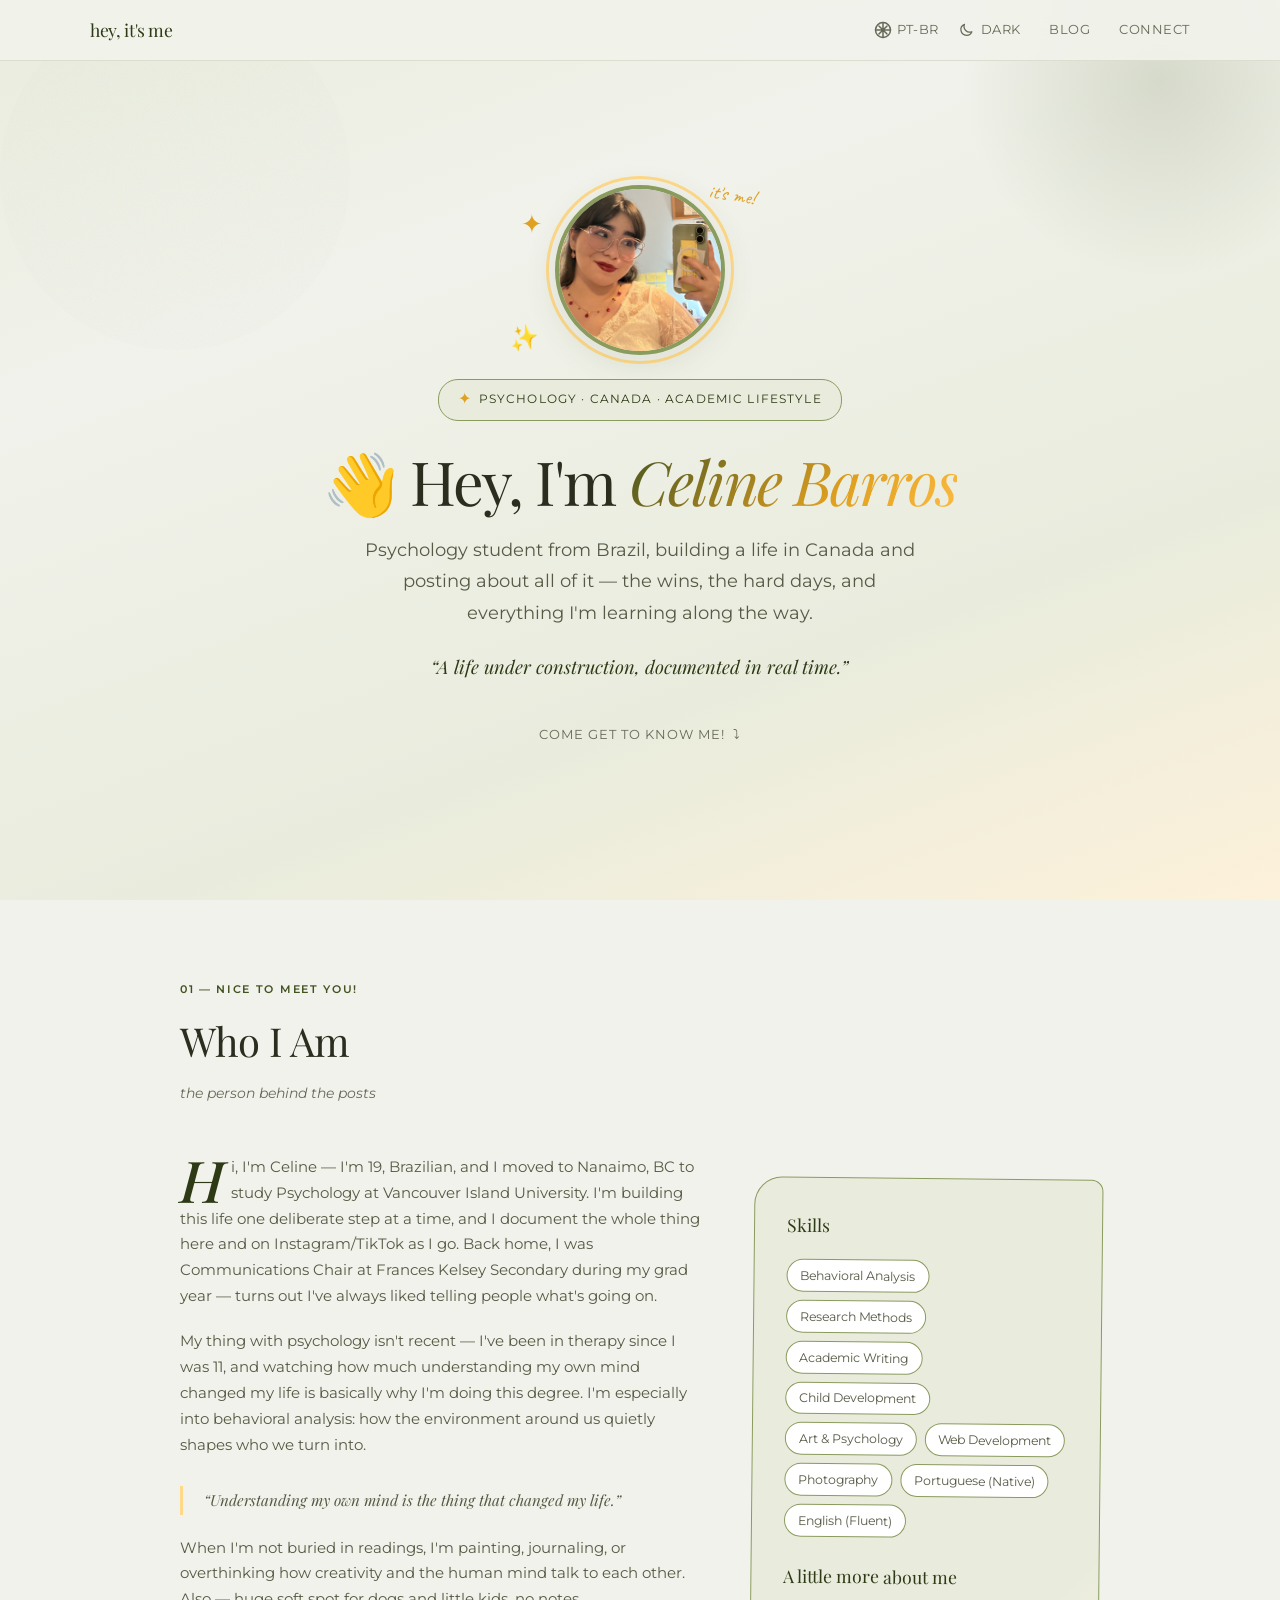
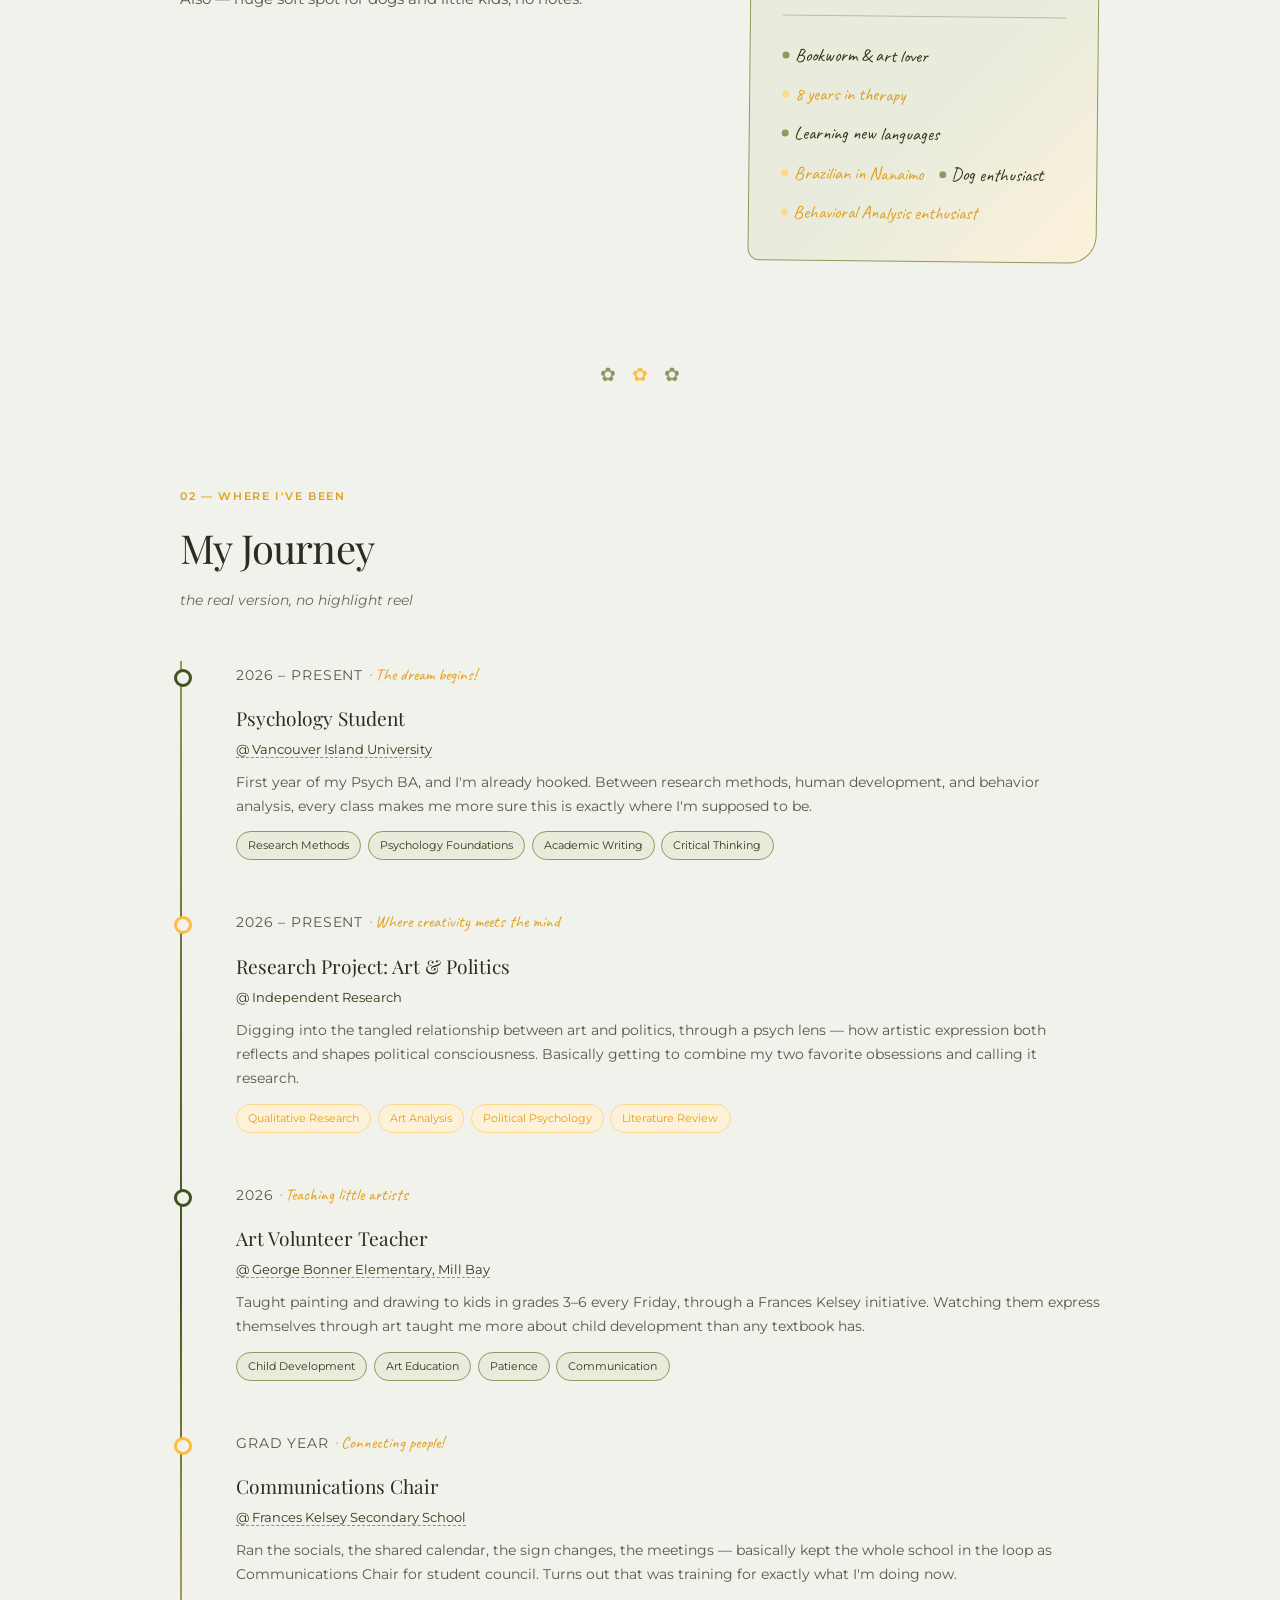
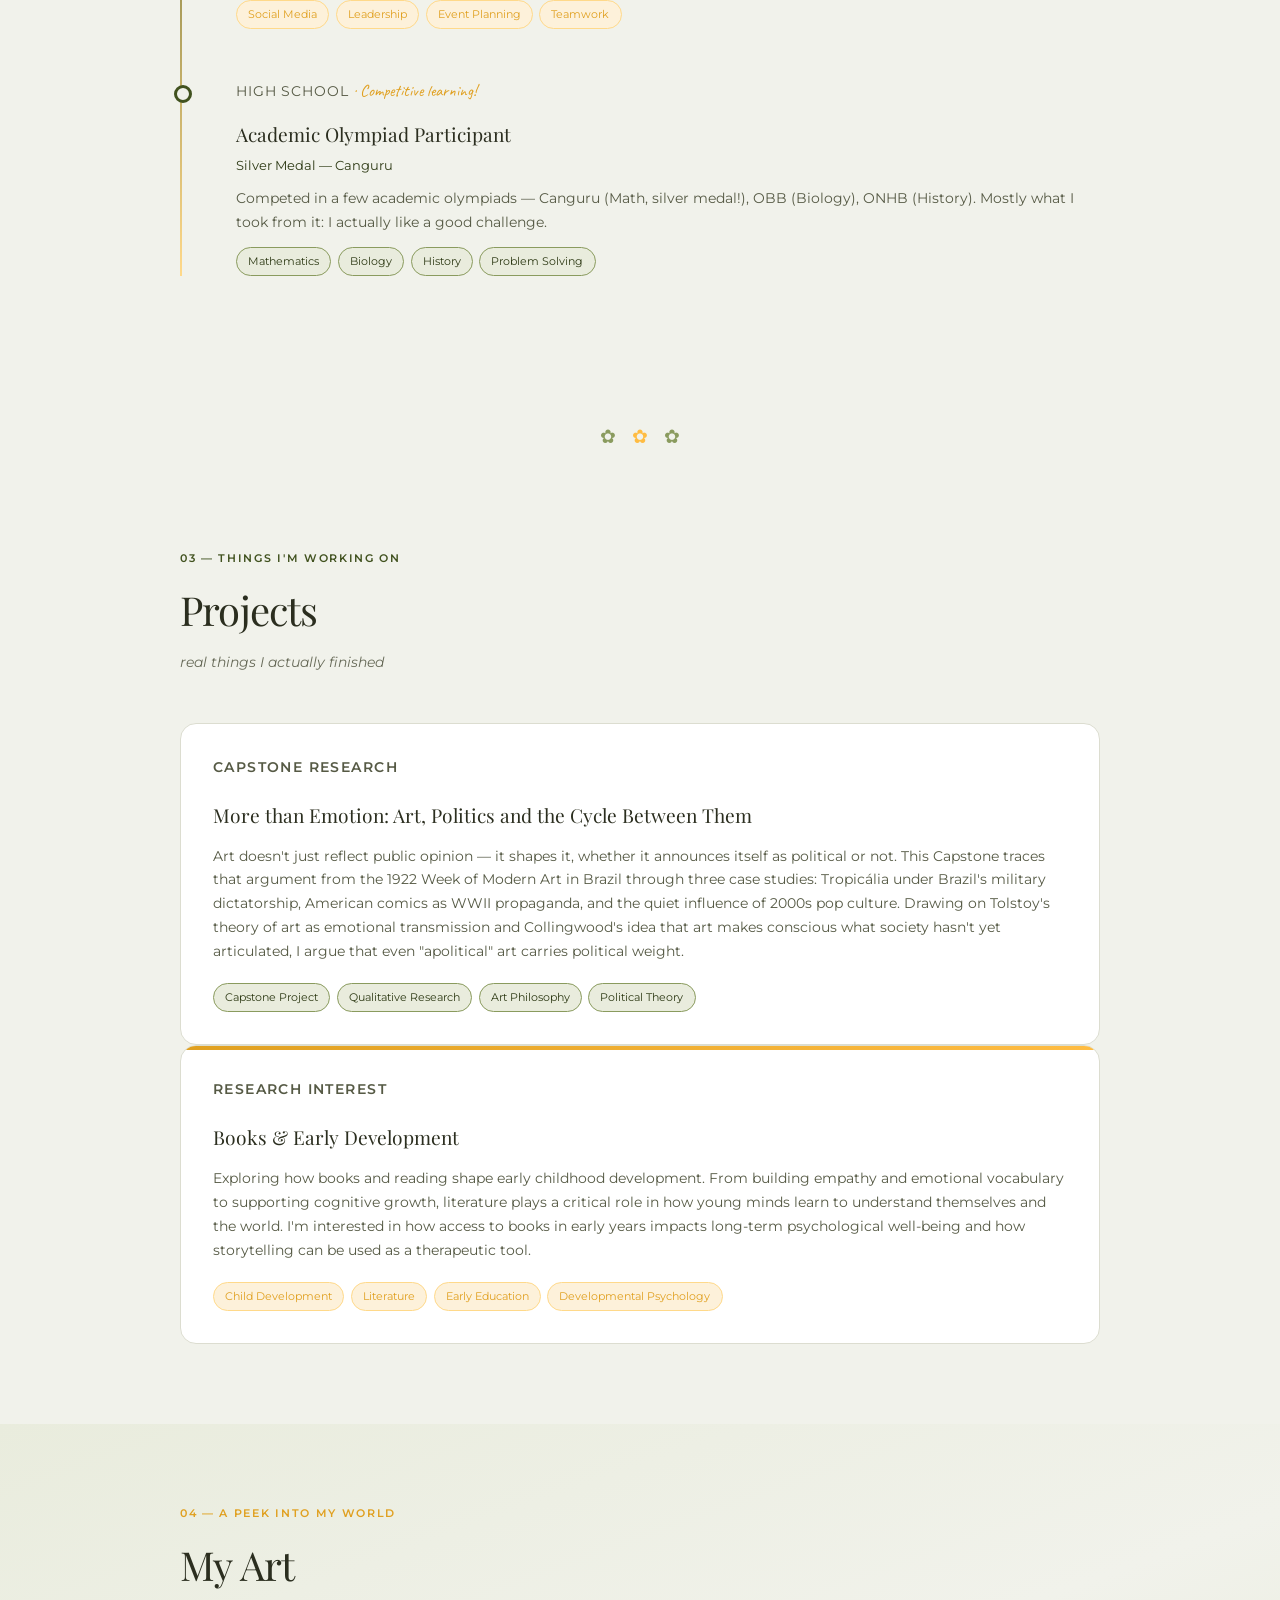
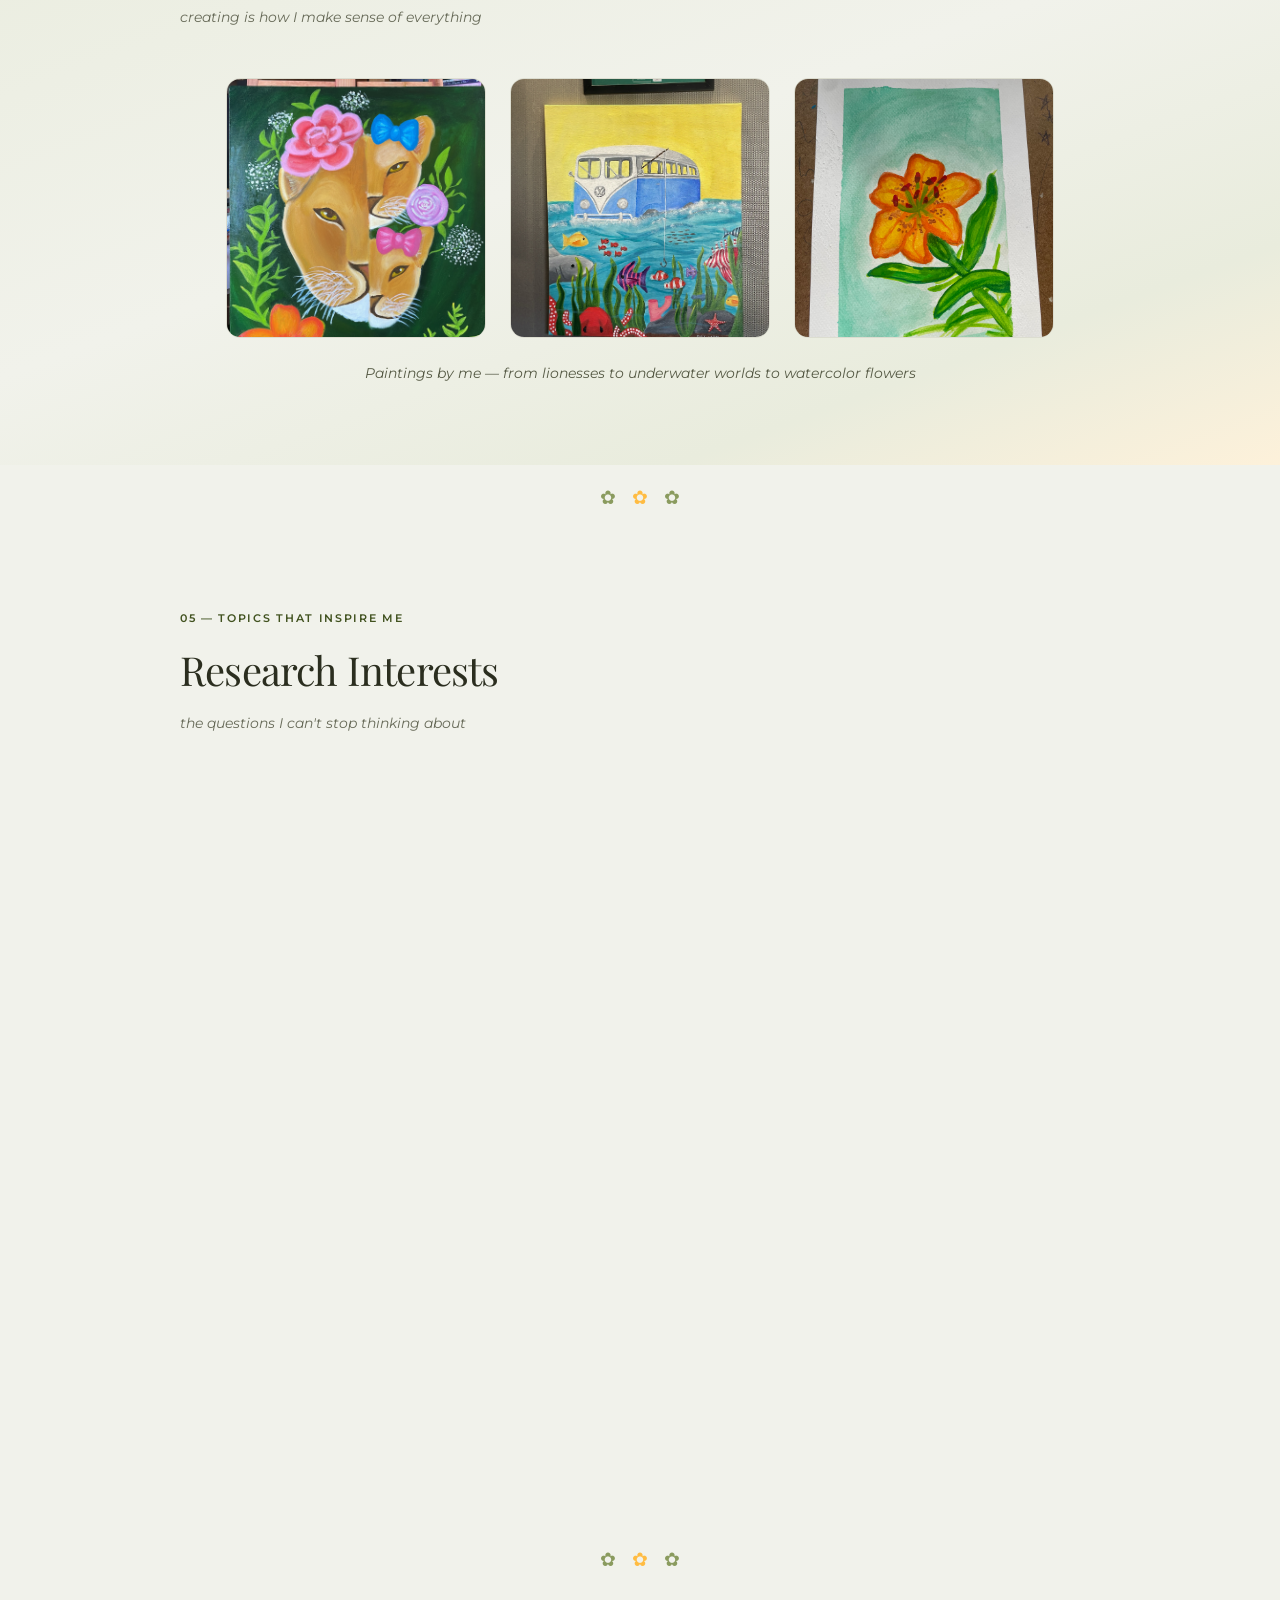
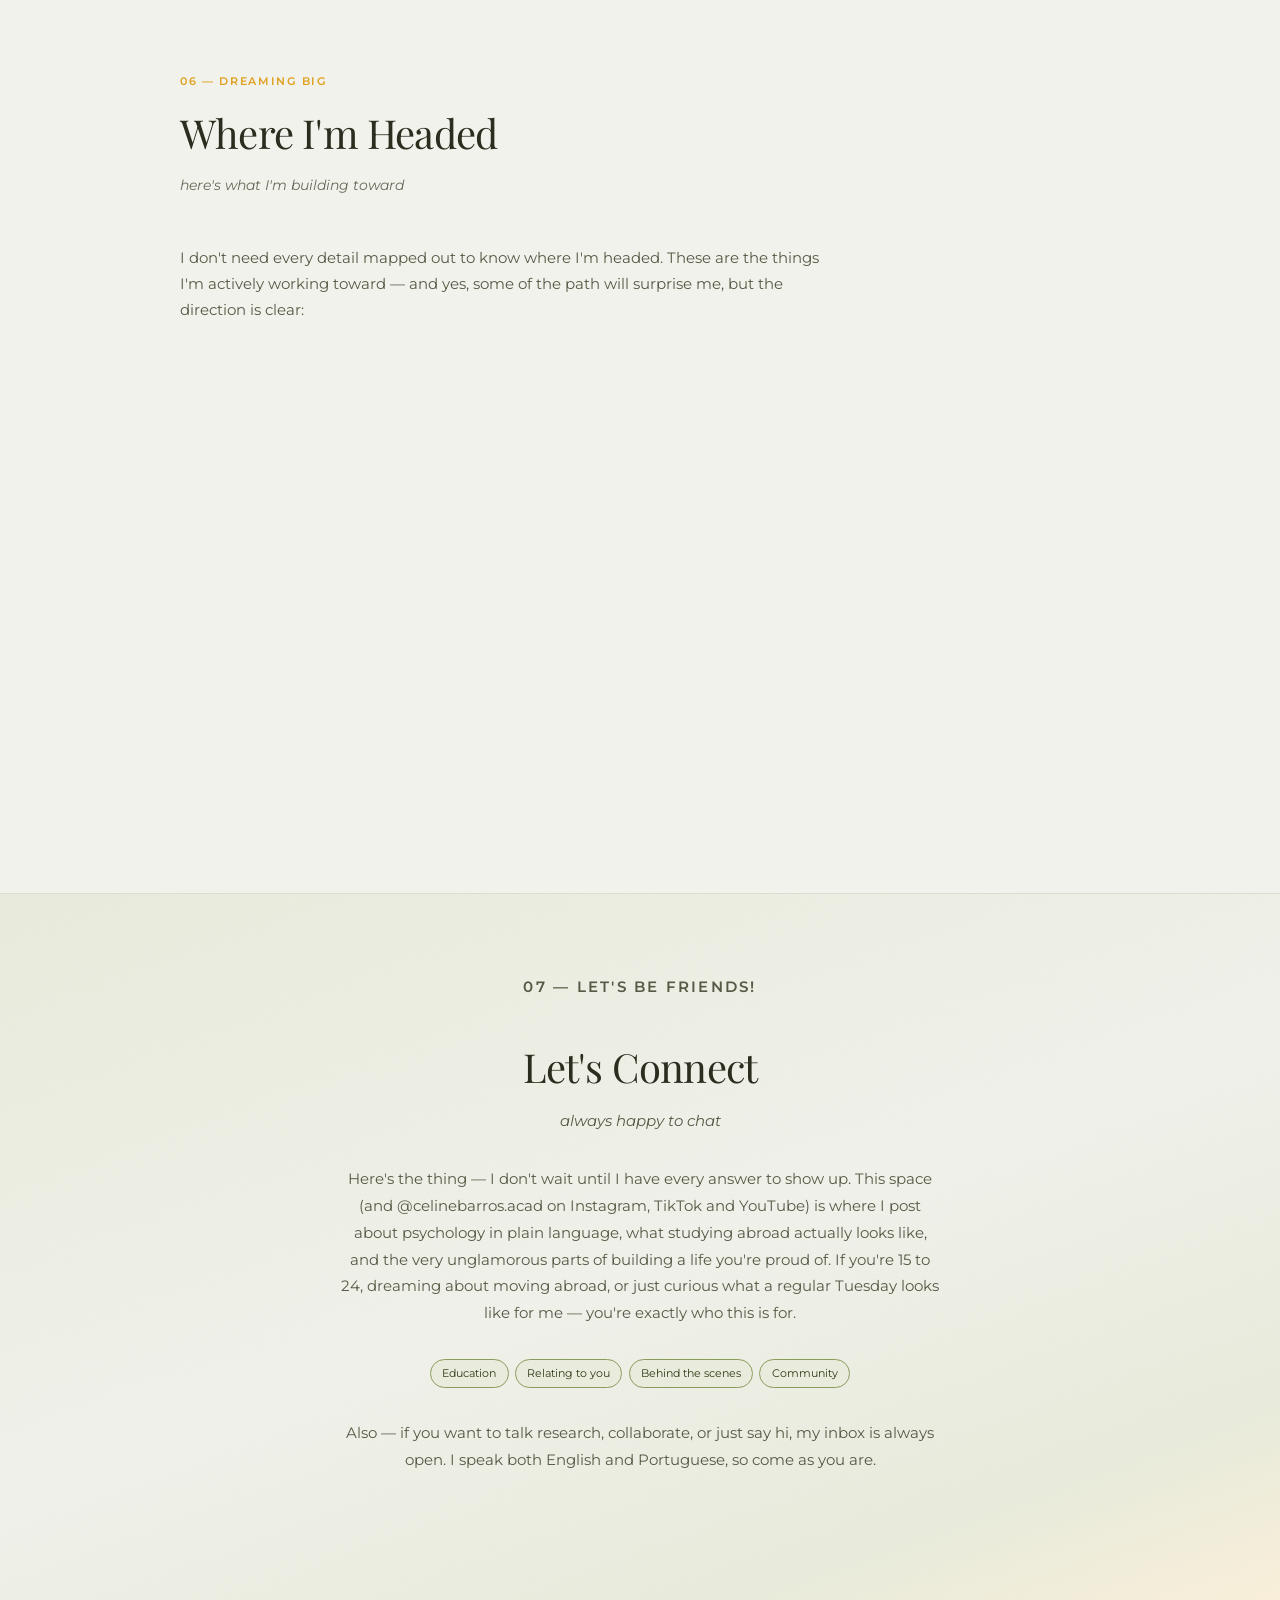
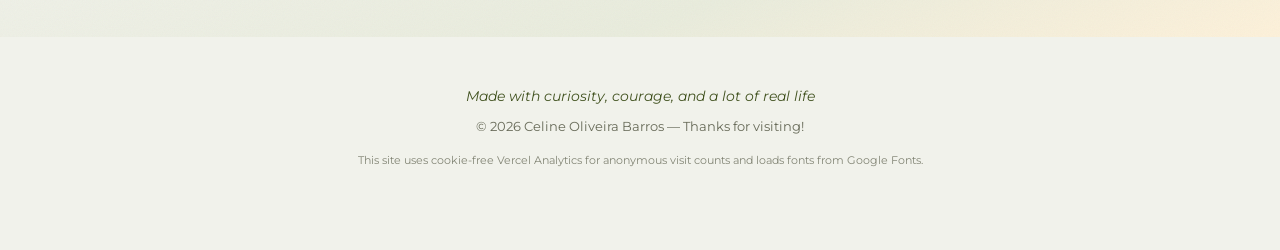
==== commit 5f032716: "Accessibility and transparency pass Darken light-mode --ink-muted (#8a8d78 -> #676a58): the old valu" ====
--- a/index.html
+++ b/index.html
@@ -592,19 +592,20 @@
   }
   .connect-dropdown.open .connect-dropdown-trigger .caret { transform: rotate(180deg); }
   .connect-dropdown-menu {
-    position: absolute; top: calc(100% + 0.6rem); left: 50%;
-    transform: translate(-50%, -8px);
+    position: absolute; bottom: calc(100% + 0.6rem); top: auto; left: 50%;
+    transform: translate(-50%, 8px);
     min-width: 170px; background: var(--warm-white);
     border: 1px solid var(--border); border-radius: 16px;
     padding: 0.5rem; box-shadow: 0 12px 32px var(--shadow);
     display: flex; flex-direction: column; gap: 0.2rem;
-    opacity: 0; pointer-events: none;
+    opacity: 0; visibility: hidden; pointer-events: none;
+    transition: opacity 0.2s ease, transform 0.2s ease, visibility 0s linear 0.2s;
+    z-index: 20;
+  }
+  .connect-dropdown.open .connect-dropdown-menu {
+    opacity: 1; visibility: visible; pointer-events: auto;
+    transform: translate(-50%, 0);
     transition: opacity 0.2s ease, transform 0.2s ease;
-    z-index: 20;
-  }
-  .connect-dropdown.open .connect-dropdown-menu {
-    opacity: 1; pointer-events: auto;
-    transform: translate(-50%, 0);
   }
   .connect-dropdown-menu a {
     display: flex; align-items: center; gap: 0.6rem;
@@ -625,6 +626,9 @@
   footer .footer-tagline {
     font-style: italic; margin-bottom: 0.5rem;
     font-size: 0.85rem; color: var(--sage);
+  }
+  footer .footer-privacy {
+    font-size: 0.7rem; margin-top: 0.8rem; opacity: 0.8;
   }
 
   /* === FUN DECORATIVE BITS === */
@@ -1163,6 +1167,7 @@
 <footer>
   <p class="footer-tagline"><span data-en>Made with curiosity, courage, and a lot of real life</span><span data-pt>Feito com curiosidade, coragem e muita vida real</span></p>
   <p><span data-en>&copy; 2026 Celine Oliveira Barros &mdash; Thanks for visiting!</span><span data-pt>&copy; 2026 Celine Oliveira Barros &mdash; Obrigada por visitar!</span></p>
+  <p class="footer-privacy"><span data-en>This site uses cookie-free Vercel Analytics for anonymous visit counts and loads fonts from Google Fonts.</span><span data-pt>Este site usa o Vercel Analytics (sem cookies) para contagem an&ocirc;nima de visitas e carrega fontes do Google Fonts.</span></p>
 </footer>
 
 <script>
--- a/css/theme.css
+++ b/css/theme.css
@@ -20,7 +20,7 @@
   --warm-white: #ffffff;
   --ink: #2b2e1f;
   --ink-light: #565a45;
-  --ink-muted: #8a8d78;
+  --ink-muted: #676a58;
   --blush: #fdeecb;
   --peach: #ffdfae;
   --border: #dcddd0;
